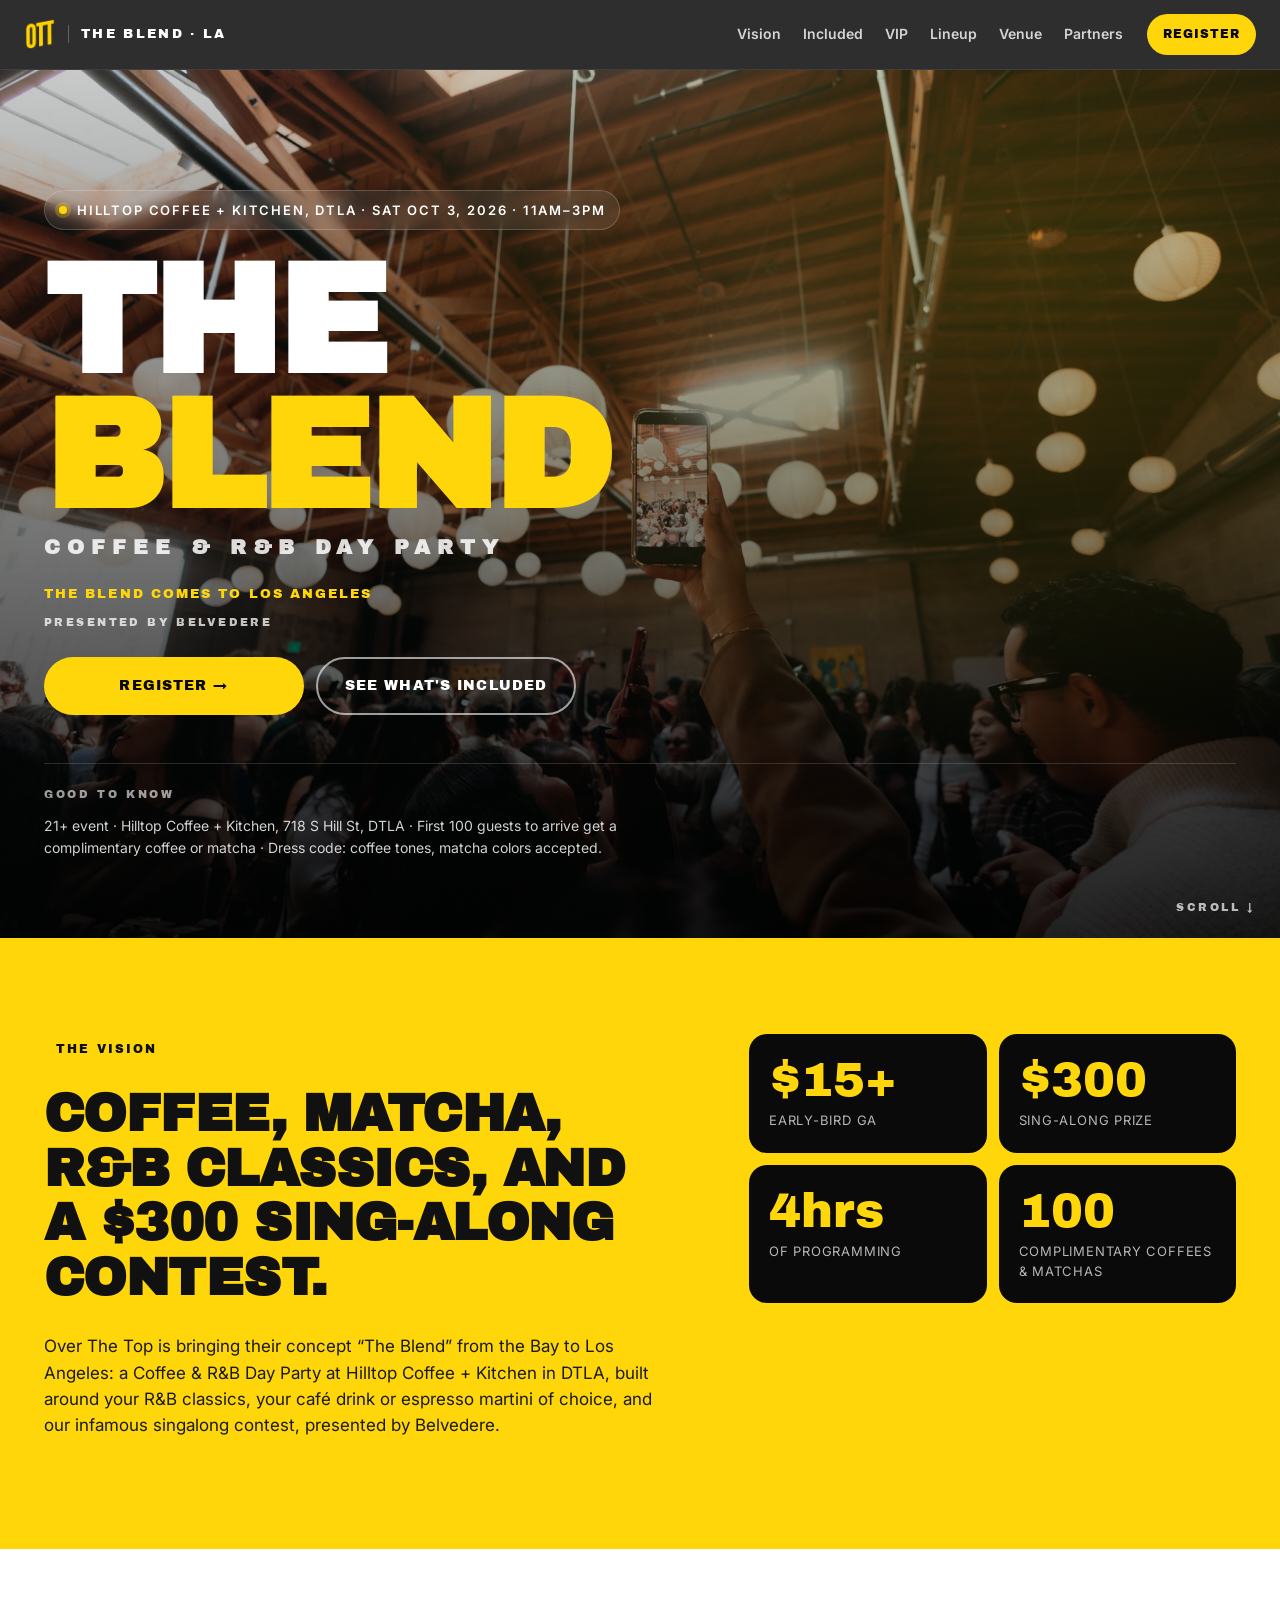
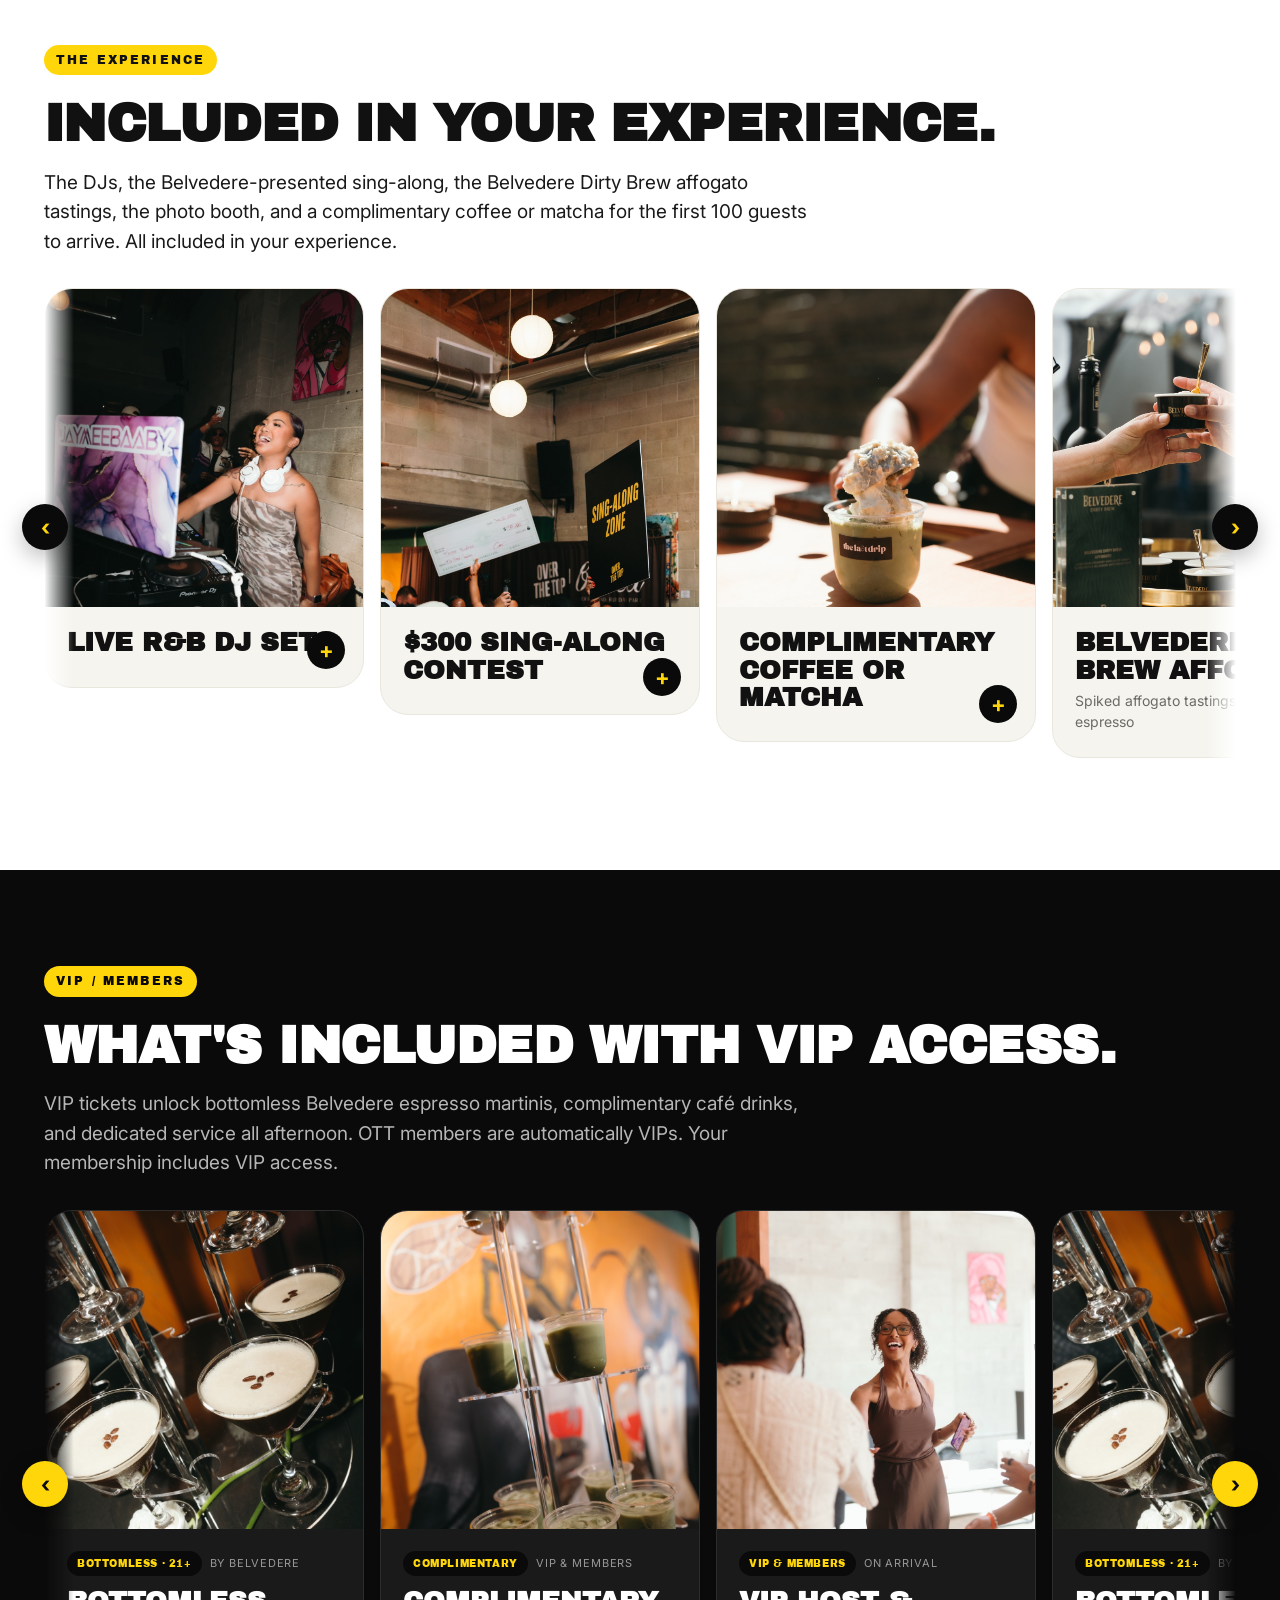
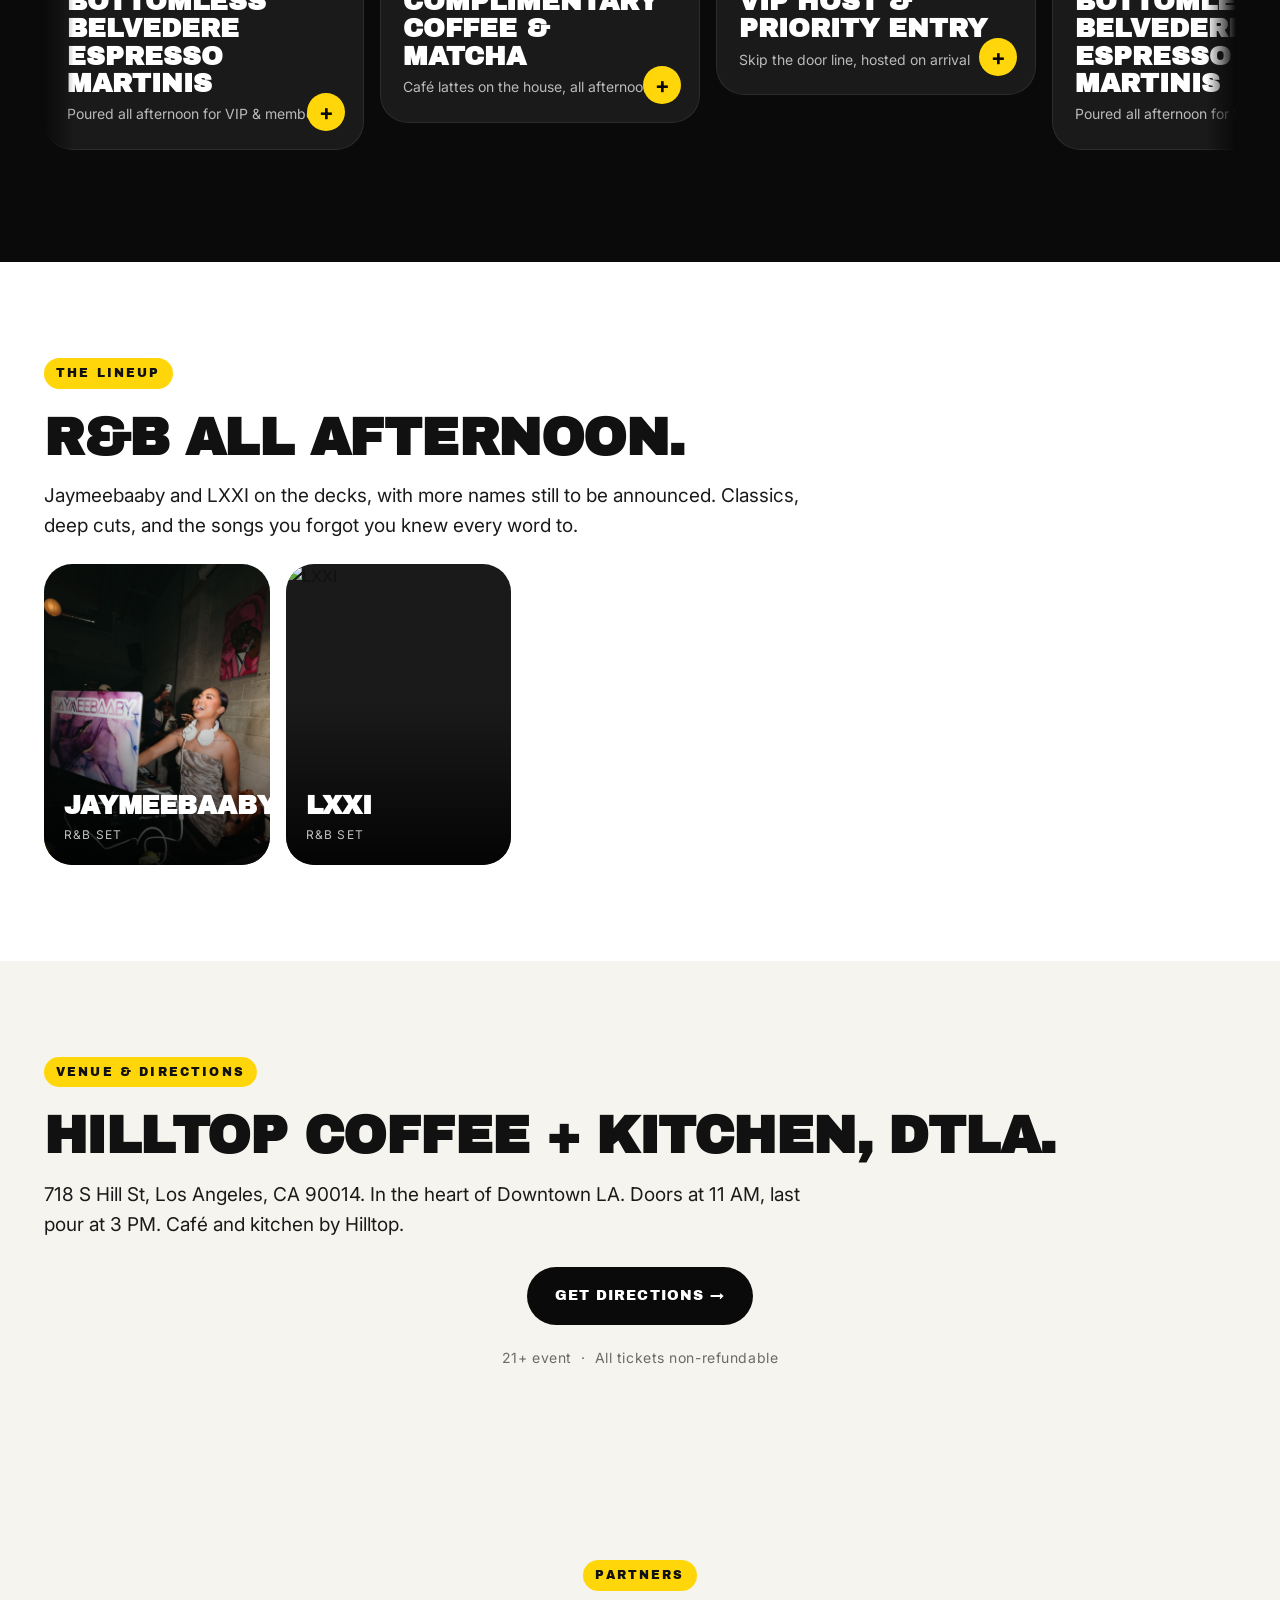
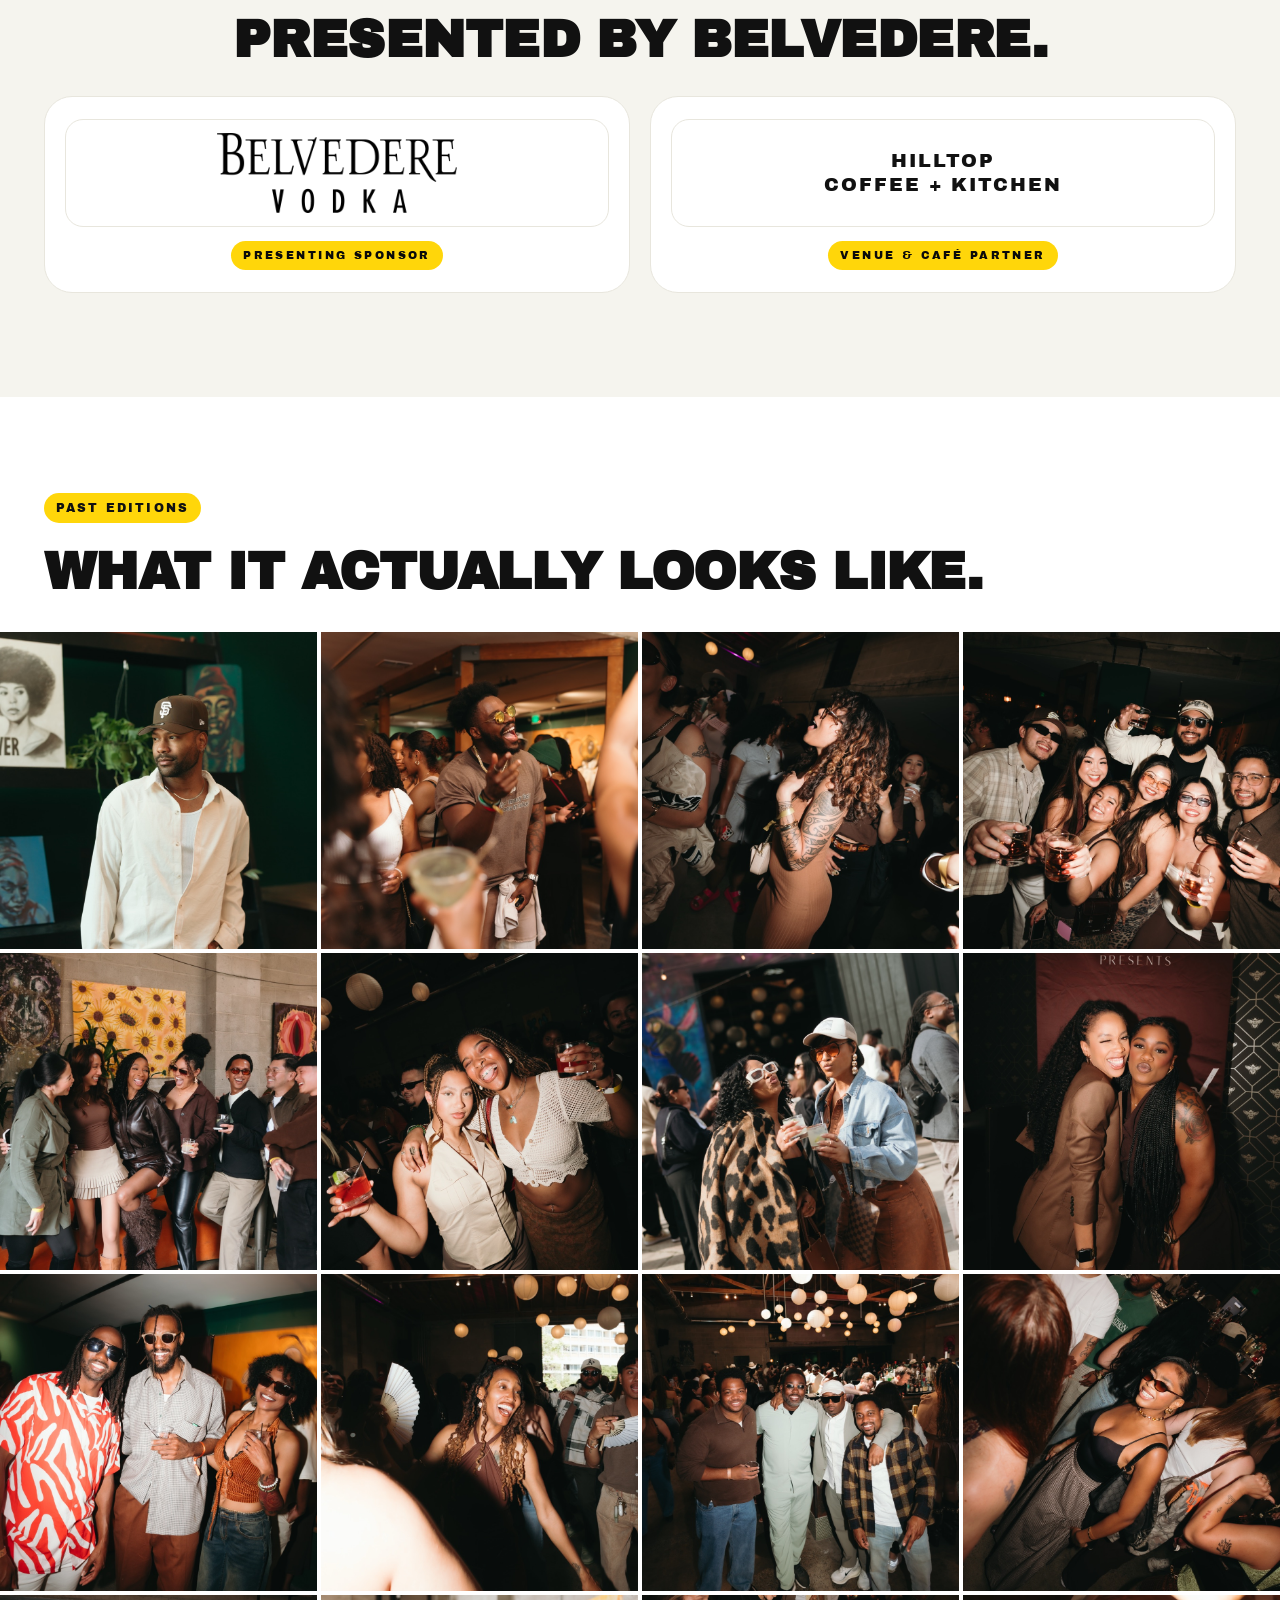
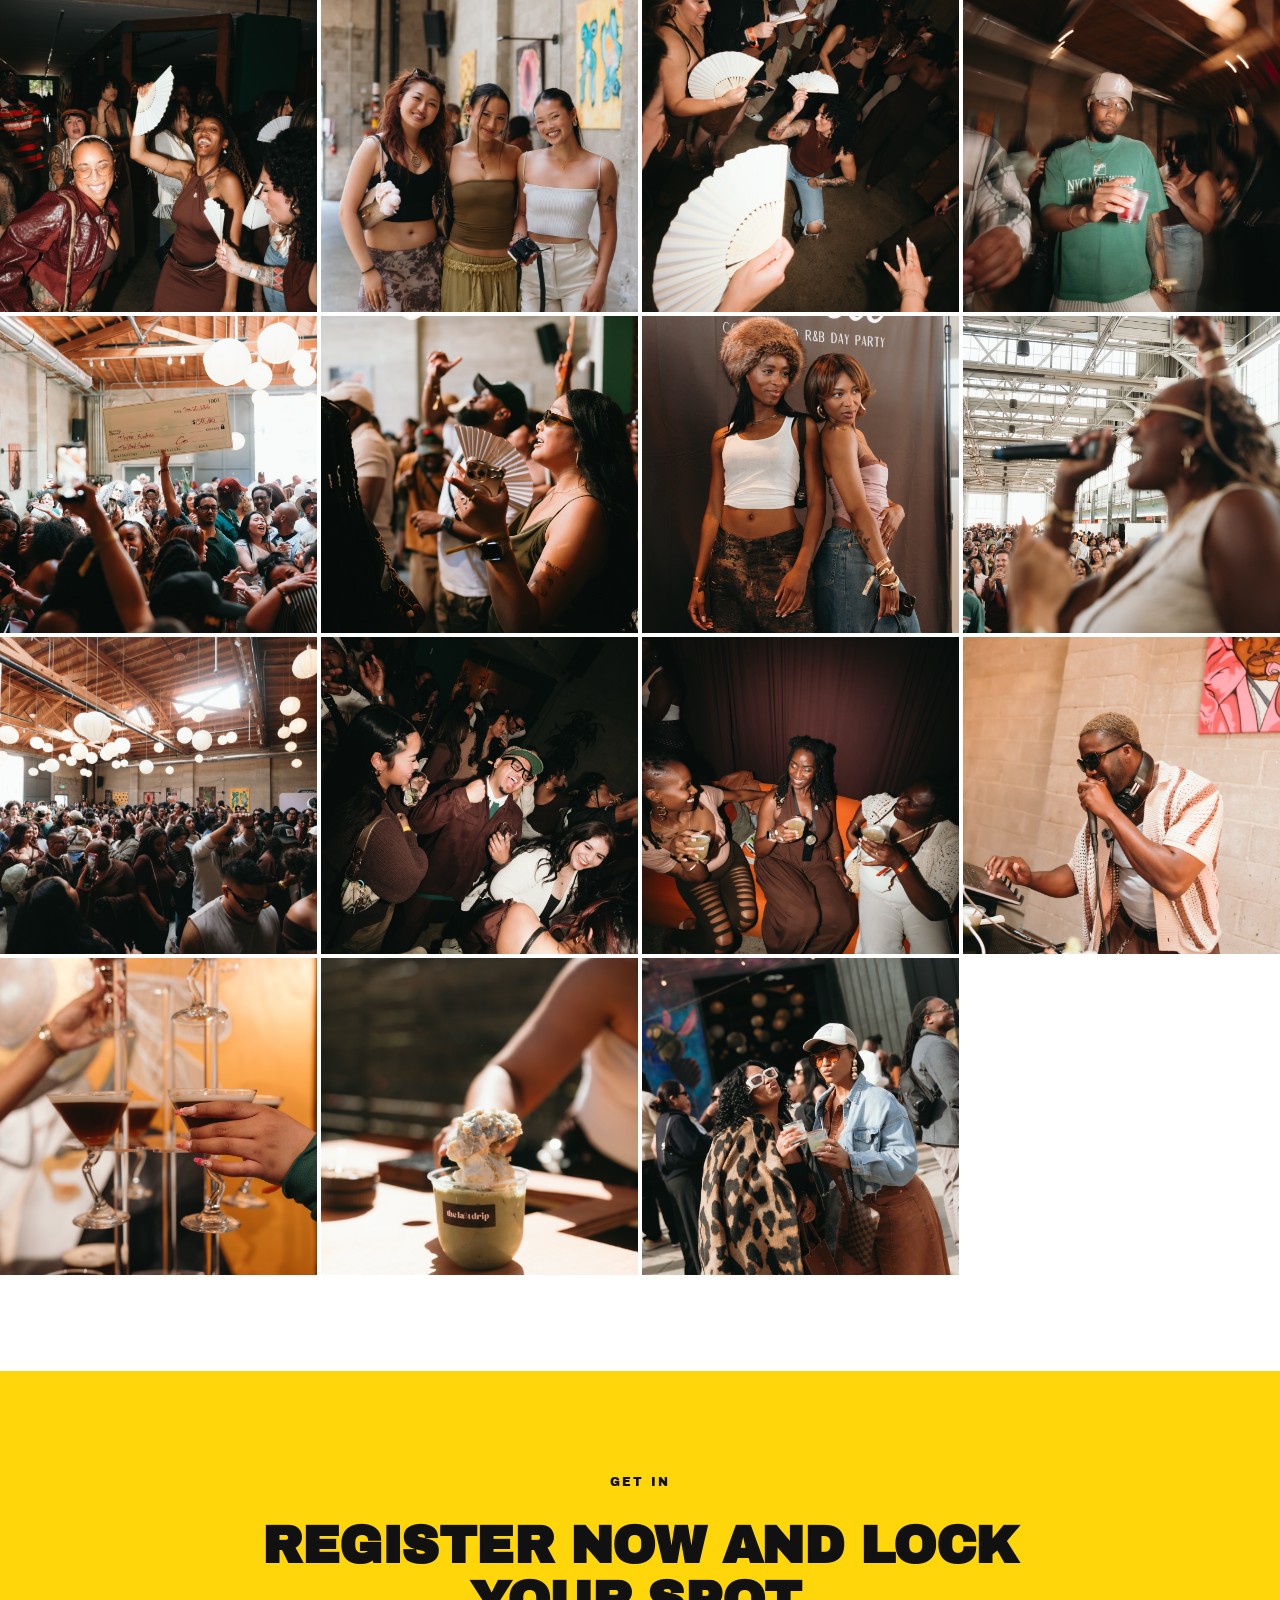
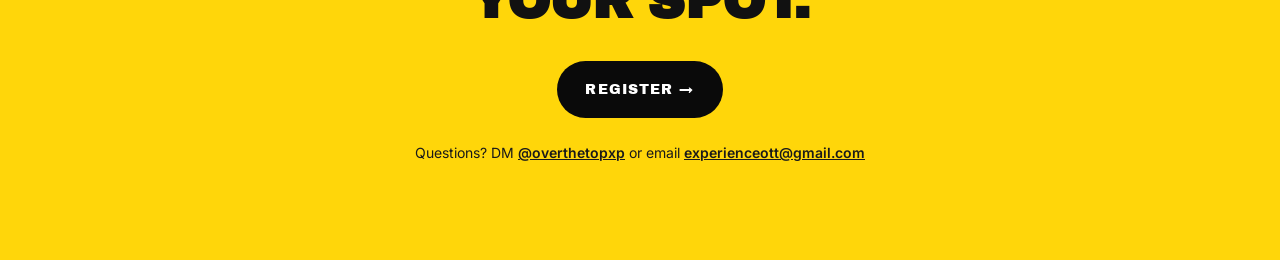
==== index.html @ 11e54c36 "Initial: copied from The Blend LA" ====
<!doctype html>
<html lang="en">
<head>
<meta charset="utf-8" />
<meta name="viewport" content="width=device-width, initial-scale=1, viewport-fit=cover" />
<meta name="theme-color" content="#FFD60A" />
<title>The Blend: Coffee & R&B Day Party · Hilltop Coffee + Kitchen DTLA · October 3, 2026</title>
<meta name="description" content="The Blend comes to Los Angeles. Over The Top's Coffee & R&B Day Party at Hilltop Coffee + Kitchen DTLA on Saturday, October 3, 2026, 11AM-3PM. R&B classics, café coffee & matcha, a $300 sing-along presented by Belvedere, Belvedere Dirty Brew affogatos, and a complimentary coffee for the first 100 guests to arrive. Early-bird from $15. 21+." />

<meta property="og:title" content="The Blend: Coffee & R&B Day Party · Los Angeles · Oct 3, 2026" />
<meta property="og:description" content="Over The Top's Coffee & R&B Day Party comes to Los Angeles. Saturday, October 3, 2026 at Hilltop Coffee + Kitchen DTLA. R&B classics, coffee, Belvedere espresso martinis, and community. Register now. 21+." />
<meta property="og:type" content="website" />
<meta property="og:image" content="images/hero.jpg" />

<link rel="preconnect" href="https://fonts.googleapis.com" />
<link rel="preconnect" href="https://fonts.gstatic.com" crossorigin />
<link href="https://fonts.googleapis.com/css2?family=Archivo+Black&family=Inter:wght@400;500;600;700;800;900&display=swap" rel="stylesheet" />

<link rel="stylesheet" href="styles.css?v=6" />

<!-- Meta Pixel Code -->
<script>
!function(f,b,e,v,n,t,s)
{if(f.fbq)return;n=f.fbq=function(){n.callMethod?
n.callMethod.apply(n,arguments):n.queue.push(arguments)};
if(!f._fbq)f._fbq=n;n.push=n;n.loaded=!0;n.version='2.0';
n.queue=[];t=b.createElement(e);t.async=!0;
t.src=v;s=b.getElementsByTagName(e)[0];
s.parentNode.insertBefore(t,s)}(window, document,'script',
'https://connect.facebook.net/en_US/fbevents.js');
fbq('init', '1495548463835448');
fbq('track', 'PageView');
</script>
<noscript><img height="1" width="1" style="display:none"
src="https://www.facebook.com/tr?id=1495548463835448&ev=PageView&noscript=1"
/></noscript>
<!-- End Meta Pixel Code -->
</head>
<body>

<header class="nav">
  <a href="#top" class="nav__brand">
    <img class="brand-mark" src="logos/ott.png" alt="Over The Top" />
    <span class="brand-divider"></span>
    <span class="brand-event">THE BLEND · LA</span>
  </a>
  <nav class="nav__links">
    <a href="#vision">Vision</a>
    <a href="#included">Included</a>
    <a href="#vip">VIP</a>
    <a href="#lineup">Lineup</a>
    <a href="#venue">Venue</a>
    <a href="#partners">Partners</a>
  </nav>
  <a class="btn btn--small btn--yellow" data-register href="https://events.sweatpals.com/60043e3c" target="_blank" rel="noopener">Register</a>
</header>

<!-- HERO -->
<section class="hero" id="top">
  <img class="hero__bg" src="images/hero.jpg" alt="The Blend Coffee & R&B Day Party crowd" />
  <div class="hero__overlay"></div>
  <div class="hero__content">
    <div class="hero__eyebrow">
      <span class="dot"></span> Hilltop Coffee + Kitchen, DTLA · Sat Oct 3, 2026 · 11AM&ndash;3PM
    </div>
    <h1 class="hero__title">
      <span class="line">THE</span>
      <span class="line line--yellow">BLEND</span>
      <span class="line line--small">COFFEE &amp; R&amp;B DAY PARTY</span>
    </h1>
    <p style="font-family:var(--display); font-size:13px; letter-spacing:.16em; text-transform:uppercase; color:var(--yellow); margin:0 0 10px;">The Blend comes to Los Angeles</p>
    <p style="font-family:var(--display); font-size:11px; letter-spacing:.22em; text-transform:uppercase; color:rgba(255,255,255,.75); margin:0 0 26px;">Presented by Belvedere</p>
    <div class="hero__ctas">
      <a class="btn btn--yellow btn--lg" data-register href="https://events.sweatpals.com/60043e3c" target="_blank" rel="noopener">Register →</a>
      <a class="btn btn--ghost btn--lg" href="#included">See what's included</a>
    </div>
    <div class="hero__partners">
      <span class="hero__partners-label">Good to know</span>
      <p style="font-size:14px; color:rgba(255,255,255,.82); margin:0; max-width:580px;">
        21+ event · Hilltop Coffee + Kitchen, 718 S Hill St, DTLA · First 100 guests to arrive get a complimentary
        coffee or matcha · Dress code: coffee tones, matcha colors accepted.
      </p>
    </div>
  </div>
  <div class="hero__scroll">scroll ↓</div>
</section>

<!-- VISION + STATS -->
<section class="band band--yellow" id="vision">
  <div class="container">
    <div class="vision__grid">
      <div class="vision__copy">
        <span class="kicker">The vision</span>
        <h2 class="h2">Coffee, matcha, R&amp;B classics, and a $300 sing-along contest.</h2>
        <p>
          Over The Top is bringing their concept &ldquo;The Blend&rdquo; from the Bay to Los Angeles: a Coffee &amp; R&amp;B
          Day Party at Hilltop Coffee + Kitchen in DTLA, built around your R&amp;B classics, your café drink or
          espresso martini of choice, and our infamous singalong contest, presented by Belvedere.
        </p>
      </div>
      <div class="vision__stats">
        <div class="stat"><div class="stat__num">$15+</div><div class="stat__label">Early-bird GA</div></div>
        <div class="stat"><div class="stat__num">$300</div><div class="stat__label">Sing-along prize</div></div>
        <div class="stat"><div class="stat__num">4hrs</div><div class="stat__label">Of programming</div></div>
        <div class="stat"><div class="stat__num">100</div><div class="stat__label">Complimentary coffees &amp; matchas</div></div>
      </div>
    </div>
  </div>
</section>

<!-- SECTION 1: WHAT'S INCLUDED IN YOUR TICKET (free with entry) -->
<section class="band" id="included">
  <div class="container">
    <span class="kicker">The experience</span>
    <h2 class="h2">Included in your experience.</h2>
    <p class="lede" style="margin:-12px 0 24px; max-width:780px;">
      The DJs, the Belvedere-presented sing-along, the Belvedere Dirty Brew affogato tastings, the photo booth, and
      a complimentary coffee or matcha for the first 100 guests to arrive. All included in your experience.
    </p>

    <div class="rail" data-rail>
      <button class="rail__nav rail__nav--prev" type="button" aria-label="Previous">‹</button>
      <div class="rail__viewport">
        <div class="rail__track">

          <article class="card card--rail" data-card>
            <img class="card__img" src="images/jaymeebaaby.jpg" alt="Jaymeebaaby DJing a live R&B set" />
            <div class="card__body">
              <h3 class="card__title">Live R&amp;B DJ Sets</h3>
              <div class="card__expand">
                <p>R&amp;B classics all afternoon with Jaymeebaaby and LXXI. More names to be announced.</p>
              </div>
              <button class="card__toggle" aria-label="Expand">+</button>
            </div>
          </article>

          <article class="card card--rail" data-card>
            <img class="card__img" src="images/singalong-cash-prize.jpg" alt="Winner holding the $300 sing-along check in the Sing-Along Zone" />
            <div class="card__body">
              <h3 class="card__title">$300 Sing-Along Contest</h3>
              <div class="card__expand">
                <p>Grab the mic for the $300 sing-along contest, presented by Belvedere. Your R&amp;B moment, best voice takes the cash.</p>
              </div>
              <button class="card__toggle" aria-label="Expand">+</button>
            </div>
          </article>

          <article class="card card--rail" data-card>
            <img class="card__img" src="images/cafe.jpg" alt="First coffee or matcha free" />
            <div class="card__body">
              <h3 class="card__title">Complimentary Coffee or Matcha</h3>
              <div class="card__expand">
                <p>The first 100 guests to arrive get a complimentary coffee or matcha latte from Hilltop Coffee + Kitchen, courtesy of OTT.</p>
              </div>
              <button class="card__toggle" aria-label="Expand">+</button>
            </div>
          </article>

          <article class="card card--rail" data-card>
            <img class="card__img" src="images/belvedere-affogato.jpg" alt="Belvedere Dirty Brew affogato tasting" />
            <div class="card__body">
              <h3 class="card__title">Belvedere Dirty Brew Affogatos</h3>
              <p class="card__sub">Spiked affogato tastings · ice cream + espresso</p>
              <div class="card__expand">
                <p>Complimentary affogato tastings from Belvedere: ice cream and the Belvedere Dirty Brew, a spiked affogato. Included for every guest, 21+.</p>
              </div>
              <button class="card__toggle" aria-label="Expand">+</button>
            </div>
          </article>

          <article class="card card--rail" data-card>
            <img class="card__img" src="images/momentus-photo-booth.jpg" alt="Photo booth" />
            <div class="card__body">
              <h3 class="card__title">Photo Booth</h3>
              <div class="card__expand">
                <p>A roaming photo booth with keepsake prints all afternoon.</p>
              </div>
              <button class="card__toggle" aria-label="Expand">+</button>
            </div>
          </article>

        </div>
      </div>
      <button class="rail__nav rail__nav--next" type="button" aria-label="Next">›</button>
    </div>
  </div>
</section>

<!-- SECTION 3: WHAT'S INCLUDED WITH VIP -->
<section class="band band--dark" id="vip">
  <div class="container">
    <span class="kicker kicker--yellow">VIP / Members</span>
    <h2 class="h2 h2--light">What's included with VIP access.</h2>
    <p class="lede" style="color:rgba(255,255,255,.7); margin:-12px 0 24px; max-width:780px;">
      VIP tickets unlock bottomless Belvedere espresso martinis, complimentary café drinks, and dedicated service all afternoon.
      OTT members are automatically VIPs. Your membership includes VIP access.
    </p>

    <div class="rail" data-rail>
      <button class="rail__nav rail__nav--prev" type="button" aria-label="Previous">‹</button>
      <div class="rail__viewport">
        <div class="rail__track">

          <article class="card card--rail card--dark" data-card>
            <img class="card__img" src="images/vip-espresso.jpg" alt="Complimentary espresso martini tower" />
            <div class="card__body">
              <div class="card__access-row">
                <span class="card__access card__access--vip">Bottomless · 21+</span>
                <span class="card__attr">by Belvedere</span>
              </div>
              <h3 class="card__title">Bottomless Belvedere Espresso Martinis</h3>
              <p class="card__sub">Poured all afternoon for VIP &amp; members</p>
              <div class="card__expand">
                <p>Bottomless Belvedere espresso martini cocktails all afternoon. VIP ticket required, 21+.</p>
              </div>
              <button class="card__toggle" aria-label="Expand">+</button>
            </div>
          </article>

          <article class="card card--rail card--dark" data-card>
            <img class="card__img" src="images/vip-matcha.jpg" alt="Complimentary coffee and matcha towers" />
            <div class="card__body">
              <div class="card__access-row">
                <span class="card__access card__access--vip">Complimentary</span>
                <span class="card__attr">VIP &amp; members</span>
              </div>
              <h3 class="card__title">Complimentary Coffee &amp; Matcha</h3>
              <p class="card__sub">Café lattes on the house, all afternoon</p>
              <div class="card__expand">
                <p>Coffee and matcha lattes are complimentary for VIP and members, all afternoon.</p>
              </div>
              <button class="card__toggle" aria-label="Expand">+</button>
            </div>
          </article>

          <article class="card card--rail card--dark" data-card>
            <img class="card__img" src="images/vip-hostess.jpg" alt="VIP host" />
            <div class="card__body">
              <div class="card__access-row">
                <span class="card__access card__access--vip">VIP &amp; members</span>
                <span class="card__attr">on arrival</span>
              </div>
              <h3 class="card__title">VIP Host &amp; Priority Entry</h3>
              <p class="card__sub">Skip the door line, hosted on arrival</p>
              <div class="card__expand">
                <p>VIP guests skip the door line and are greeted by a dedicated host on arrival.</p>
              </div>
              <button class="card__toggle" aria-label="Expand">+</button>
            </div>
          </article>

        </div>
      </div>
      <button class="rail__nav rail__nav--next" type="button" aria-label="Next">›</button>
    </div>
  </div>
</section>

<!-- DJ LINEUP (hidden until the LA lineup is confirmed) -->
<section class="band" id="lineup">
  <div class="container">
    <span class="kicker">The lineup</span>
    <h2 class="h2">R&amp;B all afternoon.</h2>
    <p class="lede" style="margin:-12px 0 24px; max-width:780px;">
      Jaymeebaaby and LXXI on the decks, with more names still to be announced. Classics, deep cuts, and the songs
      you forgot you knew every word to.
    </p>

    <div class="dj-grid">
      <article class="dj">
        <img class="dj__img" src="images/jaymeebaaby.jpg" alt="Jaymeebaaby" />
        <div class="dj__overlay">
          <h3 class="dj__name">Jaymeebaaby</h3>
          <p class="dj__role">R&amp;B set</p>
        </div>
      </article>

      <article class="dj">
        <img class="dj__img" src="images/dj-lxxi.jpg" alt="LXXI" />
        <div class="dj__overlay">
          <h3 class="dj__name">LXXI</h3>
          <p class="dj__role">R&amp;B set</p>
        </div>
      </article>
    </div>
  </div>
</section>

<!-- SECTION 2: WHAT'S PROVIDED ON SITE (pay-as-you-go) -->
<section class="band band--cream" id="onsite" hidden>
  <div class="container">
    <span class="kicker">Provided on site</span>
    <h2 class="h2">Café, food &amp; bar.</h2>
    <p class="lede" style="margin:-12px 0 24px; max-width:780px;">
      Café, kitchen and bar by Hilltop Coffee + Kitchen, open all afternoon. Cash bar pricing, buy by the glass. 21+ for the bar.
    </p>

    <div class="rail" data-rail>
      <button class="rail__nav rail__nav--prev" type="button" aria-label="Previous">‹</button>
      <div class="rail__viewport">
        <div class="rail__track">

          <article class="card card--rail" data-card>
            <img class="card__img" src="images/coffee-matcha.jpg" alt="The Café" />
            <div class="card__body">
              <div class="card__access-row">
                <span class="card__access card__access--cash">Pay as you go</span>
                <span class="card__attr">on site</span>
              </div>
              <h3 class="card__title">The Café</h3>
              <p class="card__sub">11 AM &ndash; 3 PM · coffee &amp; matcha lattes by Hilltop</p>
              <div class="card__expand">
                <p>Full café menu by Hilltop Coffee + Kitchen all afternoon. Pay-as-you-go after the first 100 free drinks are claimed.</p>
              </div>
              <button class="card__toggle" aria-label="Expand">+</button>
            </div>
          </article>

          <article class="card card--rail" data-card>
            <img class="card__img" src="images/food.jpg" alt="Food for purchase on site" />
            <div class="card__body">
              <div class="card__access-row">
                <span class="card__access card__access--cash">Pay as you go</span>
                <span class="card__attr">on site</span>
              </div>
              <h3 class="card__title">Food</h3>
              <p class="card__sub">All day · for purchase on site</p>
              <div class="card__expand">
                <p>Bites and small plates available for purchase all afternoon. Pay-as-you-go.</p>
              </div>
              <button class="card__toggle" aria-label="Expand">+</button>
            </div>
          </article>

          <article class="card card--rail" data-card>
            <img class="card__img" src="images/slushies.jpg" alt="Frozen summertime slushies" />
            <div class="card__body">
              <div class="card__access-row">
                <span class="card__access card__access--cash">Pay as you go · 21+</span>
                <span class="card__attr">the bar</span>
              </div>
              <h3 class="card__title">Frozen Slushies</h3>
              <p class="card__sub">All day · 21+</p>
              <div class="card__expand">
                <p>Frozen slushies built for an LA afternoon. Cash bar.</p>
              </div>
              <button class="card__toggle" aria-label="Expand">+</button>
            </div>
          </article>

          <article class="card card--rail" data-card>
            <img class="card__img" src="images/full-bar.jpg" alt="Full bar pours" />
            <div class="card__body">
              <div class="card__access-row">
                <span class="card__access card__access--cash">Pay as you go · 21+</span>
                <span class="card__attr">main floor</span>
              </div>
              <h3 class="card__title">Full Bar</h3>
              <p class="card__sub">All day · 21+ · cash bar</p>
              <div class="card__expand">
                <p>A full bar on the main floor all afternoon. Beer, wine, cocktails, and spirits. Pay-as-you-go pricing, 21+.</p>
              </div>
              <button class="card__toggle" aria-label="Expand">+</button>
            </div>
          </article>

        </div>
      </div>
      <button class="rail__nav rail__nav--next" type="button" aria-label="Next">›</button>
    </div>
  </div>
</section>

<!-- RUN OF SHOW (hidden on the public page; still available at run-of-show.html) -->
<section class="band band--dark" id="schedule" hidden>
  <div class="container">
    <span class="kicker kicker--yellow">Run of show</span>
    <h2 class="h2 h2--light">A day designed to flow.</h2>
    <p class="lede" style="color:rgba(255,255,255,.7); margin:-12px 0 36px; max-width:780px;">
      Doors at 11, last pour at 3. Four hours of R&amp;B, coffee, and community. Times below are a draft and may shift.
    </p>

    <ol class="schedule">
      <li><span class="schedule__time">11:00 AM</span><span class="schedule__title">Doors open · Café opens</span><span class="schedule__sub">First 100 guests to arrive get a complimentary coffee or matcha · café by Hilltop, courtesy of OTT</span></li>
      <li><span class="schedule__time">11:15 AM</span><span class="schedule__title">R&amp;B DJ sets begin</span><span class="schedule__sub">Jaymeebaaby &amp; LXXI · classics on the decks all afternoon</span></li>
      <li><span class="schedule__time">11:30 AM</span><span class="schedule__title">VIP service begins</span><span class="schedule__sub">Bottomless Belvedere espresso martinis · VIP &amp; members · 21+</span></li>
      <li><span class="schedule__time">12:00 PM</span><span class="schedule__title">Belvedere Dirty Brew affogato tastings</span><span class="schedule__sub">Included for all guests · complimentary · 21+</span></li>
      <li><span class="schedule__time">1:30 PM</span><span class="schedule__title">$300 Sing-Along Contest</span><span class="schedule__sub">Presented by Belvedere · grab the mic on the main floor</span></li>
      <li><span class="schedule__time">2:00 PM</span><span class="schedule__title">Peak set</span><span class="schedule__sub">The afternoon hits its stride</span></li>
      <li><span class="schedule__time">2:45 PM</span><span class="schedule__title">Last call &amp; closing set</span><span class="schedule__sub">Final pours from the café and bar</span></li>
      <li><span class="schedule__time">3:00 PM</span><span class="schedule__title">Event ends</span><span class="schedule__sub">Thanks for coming out</span></li>
    </ol>
  </div>
</section>

<!-- VENUE (hidden on the public page until announced) -->
<section class="band band--cream" id="venue">
  <div class="container">
    <span class="kicker">Venue &amp; directions</span>
    <h2 class="h2">Hilltop Coffee + Kitchen, DTLA.</h2>
    <p class="lede" style="margin:-12px 0 28px; max-width:780px;">
      718 S Hill St, Los Angeles, CA 90014. In the heart of Downtown LA. Doors at 11 AM, last pour at 3 PM.
      Café and kitchen by Hilltop.
    </p>
    <div class="venue-cta">
      <a class="btn btn--black btn--lg" href="https://maps.google.com/?q=Hilltop+Coffee+%2B+Kitchen,+718+S+Hill+St,+Los+Angeles,+CA+90014" target="_blank" rel="noopener">Get directions →</a>
    </div>
    <p style="text-align:center; margin:22px 0 0; font-size:14px; color:var(--gray-500); letter-spacing:.04em;">
      21+ event &nbsp;·&nbsp; All tickets non-refundable
    </p>
  </div>
</section>

<!-- PARTNERS -->
<section class="band band--cream" id="partners">
  <div class="container text-center">
    <span class="kicker">Partners</span>
    <h2 class="h2">Presented by Belvedere.</h2>

    <div class="partner-pair">
      <div class="partner-pair__item">
        <div class="presenting__logo">
          <img src="logos/belvedere.png" alt="Belvedere Vodka" />
        </div>
        <span class="presenting__label">Presenting sponsor</span>
      </div>

      <div class="partner-pair__item">
        <div class="presenting__logo">
          <span class="partner-pair__wordmark">Hilltop<br />Coffee + Kitchen</span>
        </div>
        <span class="presenting__label">Venue &amp; café partner</span>
      </div>
    </div>
  </div>
</section>

<!-- GALLERY -->
<section class="band" id="gallery">
  <div class="container">
    <span class="kicker">Past editions</span>
    <h2 class="h2">What it actually looks like.</h2>
  </div>
  <div class="gallery">
    <img src="images/gallery-1.jpg" alt="" loading="lazy" />
    <img src="images/gallery-2.jpg" alt="" loading="lazy" />
    <img src="images/gallery-3.jpg" alt="" loading="lazy" />
    <img src="images/gallery-4.jpg" alt="" loading="lazy" />
    <img src="images/gallery-5.jpg" alt="" loading="lazy" />
    <img src="images/gallery-6.jpg" alt="" loading="lazy" />
    <img src="images/gallery-7.jpg" alt="" loading="lazy" />
    <img src="images/gallery-8.jpg" alt="" loading="lazy" />
    <img src="images/gallery-9.jpg" alt="" loading="lazy" />
    <img src="images/gallery-10.jpg" alt="" loading="lazy" />
    <img src="images/gallery-11.jpg" alt="" loading="lazy" />
    <img src="images/gallery-12.jpg" alt="" loading="lazy" />
    <img src="images/gallery-13.jpg" alt="" loading="lazy" />
    <img src="images/gallery-14.jpg" alt="" loading="lazy" />
    <img src="images/gallery-15.jpg" alt="" loading="lazy" />
    <img src="images/gallery-16.jpg" alt="" loading="lazy" />
    <img src="images/cash-prize.jpg" alt="" loading="lazy" />
    <img src="images/fans.jpg" alt="" loading="lazy" />
    <img src="images/gallery30.jpg" alt="" loading="lazy" />
    <img src="images/gallery31.jpg" alt="" loading="lazy" />
    <img src="images/hella-bees.jpg" alt="" loading="lazy" />
    <img src="images/singalong.jpg" alt="" loading="lazy" />
    <img src="images/vip-lounge.jpg" alt="" loading="lazy" />
    <img src="images/dj-flygerian-jeff.jpg" alt="" loading="lazy" />
    <img src="images/espresso-martini.jpg" alt="" loading="lazy" />
    <img src="images/the-last-drip.jpg" alt="" loading="lazy" />
    <img src="images/venue.jpg" alt="" loading="lazy" />
  </div>
</section>

<!-- REGISTER / CTA -->
<section class="band band--yellow" id="register">
  <div class="container container--narrow text-center">
    <span class="kicker">Get in</span>
    <h2 class="h2" style="margin-bottom:32px;">Register now and lock your spot.</h2>
    <div class="cta-row">
      <a class="btn btn--black btn--lg" data-register href="https://events.sweatpals.com/60043e3c" target="_blank" rel="noopener">Register →</a>
    </div>
    <p style="margin:24px 0 0; font-size:14px; color:var(--ink-2);">
      Questions? DM <a href="https://instagram.com/overthetopxp" target="_blank" rel="noopener" style="font-weight:600; text-decoration:underline;">@overthetopxp</a>
      or email <a href="mailto:experienceott@gmail.com" style="font-weight:600; text-decoration:underline;">experienceott@gmail.com</a>
    </p>
  </div>
</section>

<script src="script.js?v=6"></script>
</body>
</html>
---- styles.css ----
/* ============ TOKENS ============ */
:root {
  --yellow: #FFD60A;
  --yellow-deep: #F5C400;
  --black: #0A0A0A;
  --ink: #111111;
  --ink-2: #1a1a1a;
  --gray-100: #F5F4EE;
  --gray-200: #E8E6DD;
  --gray-500: #6B6B66;
  --white: #FFFFFF;

  --radius: 18px;
  --radius-lg: 28px;

  --container: 1240px;
  --container-narrow: 820px;

  --shadow-sm: 0 4px 14px rgba(0,0,0,.08);
  --shadow-md: 0 14px 40px rgba(0,0,0,.18);

  --display: "Archivo Black", "Inter", system-ui, -apple-system, "Segoe UI", sans-serif;
  --body: "Inter", system-ui, -apple-system, "Segoe UI", sans-serif;
}

* { box-sizing: border-box; }
html, body { margin: 0; padding: 0; }
html { scroll-behavior: smooth; -webkit-text-size-adjust: 100%; }

body {
  font-family: var(--body);
  color: var(--ink);
  background: var(--white);
  line-height: 1.55;
  -webkit-font-smoothing: antialiased;
  text-rendering: optimizeLegibility;
}

img { display: block; max-width: 100%; }
a { color: inherit; }
button { font: inherit; }

/* ============ LAYOUT HELPERS ============ */
.container {
  max-width: var(--container);
  margin: 0 auto;
  padding: 0 24px;
}
.container--narrow { max-width: var(--container-narrow); }
.text-center { text-align: center; }

.kicker {
  display: inline-block;
  font-family: var(--display);
  font-size: 12px;
  letter-spacing: 0.18em;
  text-transform: uppercase;
  color: var(--ink);
  background: var(--yellow);
  padding: 6px 12px;
  border-radius: 999px;
  margin-bottom: 22px;
}
.kicker--yellow { background: var(--yellow); color: var(--black); }

.h2 {
  font-family: var(--display);
  font-weight: 900;
  font-size: clamp(28px, 4.5vw, 52px);
  line-height: 1.05;
  letter-spacing: -0.01em;
  margin: 0 0 28px;
  text-transform: uppercase;
}
.h2--light { color: var(--white); }

.lede {
  font-size: clamp(16px, 1.6vw, 19px);
  color: var(--ink-2);
  max-width: 640px;
  margin: 0 auto 32px;
}

/* ============ NAV ============ */
.nav {
  position: sticky;
  top: 0;
  z-index: 50;
  display: flex;
  align-items: center;
  gap: 24px;
  padding: 14px 24px;
  background: rgba(10,10,10,.85);
  backdrop-filter: blur(14px);
  -webkit-backdrop-filter: blur(14px);
  color: var(--white);
  border-bottom: 1px solid rgba(255,255,255,.08);
}
.nav__brand {
  display: flex;
  align-items: center;
  gap: 12px;
  text-decoration: none;
  font-family: var(--display);
  letter-spacing: 0.04em;
}
.brand-mark {
  display: block;
  height: 32px;
  width: auto;
}
.brand-mark--lg { height: 60px; }
.brand-divider {
  width: 1px; height: 18px;
  background: rgba(255,255,255,.25);
}
.brand-event {
  font-size: 13px;
  letter-spacing: 0.18em;
  text-transform: uppercase;
}
.nav__links {
  display: none;
  gap: 22px;
  margin-left: auto;
}
.nav__links a {
  font-size: 14px;
  font-weight: 600;
  color: rgba(255,255,255,.8);
  text-decoration: none;
}
.nav__links a:hover { color: var(--yellow); }
.nav .btn { margin-left: auto; }
@media (min-width: 880px) {
  .nav__links { display: flex; }
  .nav .btn { margin-left: 0; }
}
/* Mobile: drop sticky + z-index so the parent Webflow hamburger dropdown
   can render over our nav without a stacking-context fight. */
@media (max-width: 879px) {
  .nav { position: static; z-index: auto; }
}

/* ============ BUTTONS ============ */
.btn {
  display: inline-flex;
  align-items: center;
  justify-content: center;
  gap: 6px;
  font-family: var(--display);
  font-size: 13px;
  letter-spacing: 0.08em;
  text-transform: uppercase;
  text-decoration: none;
  padding: 12px 18px;
  border-radius: 999px;
  border: 2px solid transparent;
  cursor: pointer;
  transition: transform .15s ease, background .15s ease, color .15s ease, border-color .15s ease;
  white-space: nowrap;
}
.btn:hover { transform: translateY(-1px); }
.btn--small { padding: 9px 14px; font-size: 12px; }
.btn--lg { padding: 16px 26px; font-size: 14px; }
.btn--yellow { background: var(--yellow); color: var(--black); }
.btn--yellow:hover { background: var(--yellow-deep); }
.btn--black { background: var(--black); color: var(--white); }
.btn--black:hover { background: var(--ink-2); }
.btn--ghost { background: transparent; color: var(--white); border-color: rgba(255,255,255,.6); }
.btn--ghost:hover { background: rgba(255,255,255,.1); }
.btn--ghost-dark { background: transparent; color: var(--black); border-color: var(--black); }
.btn--ghost-dark:hover { background: rgba(0,0,0,.06); }

/* ============ HERO ============ */
.hero {
  position: relative;
  min-height: 90vh;
  display: flex;
  align-items: flex-end;
  overflow: hidden;
  color: var(--white);
}
.hero__bg {
  position: absolute;
  inset: 0;
  width: 100%;
  height: 100%;
  object-fit: cover;
  z-index: 0;
}
.hero__overlay {
  position: absolute;
  inset: 0;
  z-index: 1;
  background:
    radial-gradient(ellipse at 80% 20%, rgba(255,214,10,.18), transparent 55%),
    linear-gradient(180deg, rgba(0,0,0,.2) 0%, rgba(0,0,0,.55) 55%, rgba(0,0,0,.85) 100%);
}
.hero__content {
  position: relative;
  z-index: 2;
  width: 100%;
  max-width: var(--container);
  margin: 0 auto;
  padding: 120px 24px 80px;
}
.hero__eyebrow {
  display: inline-flex;
  align-items: center;
  gap: 10px;
  font-family: var(--body);
  font-weight: 600;
  font-size: 13px;
  letter-spacing: 0.14em;
  text-transform: uppercase;
  background: rgba(255,255,255,.08);
  border: 1px solid rgba(255,255,255,.18);
  padding: 9px 14px;
  border-radius: 999px;
  backdrop-filter: blur(8px);
  margin-bottom: 24px;
}
.hero__eyebrow .dot {
  width: 8px; height: 8px; border-radius: 50%; background: var(--yellow);
  box-shadow: 0 0 0 4px rgba(255,214,10,.25);
}
.hero__title {
  font-family: var(--display);
  font-weight: 900;
  text-transform: uppercase;
  font-size: clamp(56px, 12vw, 180px);
  line-height: 0.88;
  letter-spacing: -0.02em;
  margin: 0 0 28px;
}
.hero__title .line { display: block; }
.hero__title .line--yellow { color: var(--yellow); }
.hero__title .line--small {
  font-size: clamp(16px, 1.6vw, 22px);
  letter-spacing: 0.34em;
  font-weight: 900;
  margin-top: 14px;
  color: rgba(255,255,255,.85);
}
.hero__sub {
  max-width: 620px;
  font-size: clamp(15px, 1.5vw, 18px);
  color: rgba(255,255,255,.85);
  margin: 0 0 32px;
}
.hero__ctas {
  display: flex;
  flex-wrap: wrap;
  gap: 12px;
  margin-bottom: 48px;
}
.hero__ctas .btn--lg,
.hero__ctas .rsvp-trigger { min-width: 260px; }
.hero__ctas .rsvp-trigger .btn--lg { width: 100%; min-width: 0; }
.hero__partners {
  border-top: 1px solid rgba(255,255,255,.15);
  padding-top: 22px;
}
.hero__partners-label {
  font-family: var(--display);
  font-size: 11px;
  letter-spacing: 0.24em;
  text-transform: uppercase;
  color: rgba(255,255,255,.6);
  display: block;
  margin-bottom: 12px;
}
.hero__partners-label--social { margin-top: 28px; }
.logo-marquee {
  width: 100%;
  max-width: 980px;
  overflow: hidden;
  -webkit-mask-image: linear-gradient(to right, transparent, #000 6%, #000 94%, transparent);
  mask-image: linear-gradient(to right, transparent, #000 6%, #000 94%, transparent);
}
.logo-row {
  display: flex;
  align-items: center;
  width: max-content;
  animation: logo-scroll 36s linear infinite;
}
.logo-row:hover { animation-play-state: paused; }
.logo-row--alt { animation-duration: 30s; }
@keyframes logo-scroll {
  from { transform: translateX(0); }
  to { transform: translateX(-33.333%); }
}
.logo-row img {
  height: 38px;
  width: auto;
  max-width: 130px;
  margin-right: 48px;
  flex: 0 0 auto;
  object-fit: contain;
  object-position: center;
  filter: brightness(0) invert(1);
  opacity: 0.9;
}
@media (max-width: 480px) {
  .logo-row img { height: 32px; max-width: 110px; margin-right: 32px; }
}
@media (prefers-reduced-motion: reduce) {
  .logo-row,
  .partner-track { animation: none; }
}
.hero__scroll {
  position: absolute;
  z-index: 2;
  bottom: 22px;
  right: 24px;
  font-family: var(--display);
  font-size: 11px;
  letter-spacing: 0.24em;
  color: rgba(255,255,255,.7);
  text-transform: uppercase;
}

/* ============ BANDS ============ */
.band {
  padding: 96px 0;
  background: var(--white);
}
.band--yellow { background: var(--yellow); }
.band--cream { background: var(--gray-100); }
.band--dark { background: var(--black); color: var(--white); }
.band--dark .h2 { color: var(--white); }

@media (max-width: 720px) {
  .band { padding: 72px 0; }
}

/* ============ VISION ============ */
.vision__grid {
  display: grid;
  gap: 48px;
}
.vision__copy p { font-size: clamp(15px, 1.4vw, 17px); margin: 0 0 14px; color: var(--ink-2); }
.vision__copy strong { background: rgba(0,0,0,.08); padding: 1px 6px; border-radius: 4px; }
.vision__stats {
  display: grid;
  grid-template-columns: repeat(2, 1fr);
  gap: 12px;
}
.stat {
  background: var(--black);
  color: var(--white);
  padding: 22px 20px;
  border-radius: var(--radius);
}
.stat__num {
  font-family: var(--display);
  font-size: clamp(32px, 4vw, 48px);
  line-height: 1;
  color: var(--yellow);
  margin-bottom: 6px;
}
.stat__label {
  font-size: 13px;
  letter-spacing: 0.06em;
  text-transform: uppercase;
  color: rgba(255,255,255,.7);
}
@media (min-width: 900px) {
  .vision__grid { grid-template-columns: 1.3fr 1fr; align-items: start; gap: 72px; }
  .vision__stats { grid-template-columns: repeat(2, 1fr); }
}

/* ============ SCHEDULE ============ */
.ros-phase-label {
  display: inline-block;
  font-family: var(--display);
  font-size: 11px;
  letter-spacing: 0.18em;
  text-transform: uppercase;
  color: var(--black);
  background: var(--yellow);
  padding: 7px 14px;
  border-radius: 999px;
  margin: 28px 0 6px;
}
.ros-phase-label:first-of-type { margin-top: 8px; }

/* ============ OPERATIONAL ASKS ============ */
.ops-simple {
  list-style: none;
  margin: 0;
  padding: 0;
  max-width: 820px;
}
.ops-simple li {
  display: flex;
  align-items: flex-start;
  gap: 18px;
  padding: 22px 0;
  border-top: 1px solid var(--gray-200);
}
.ops-simple li:first-child { border-top: none; padding-top: 4px; }
.ops-simple h4 {
  font-family: var(--display);
  font-size: clamp(18px, 2vw, 22px);
  text-transform: uppercase;
  letter-spacing: -0.005em;
  margin: 0 0 6px;
  color: var(--ink);
}
.ops-simple p {
  margin: 0;
  font-size: 15px;
  line-height: 1.5;
  color: var(--gray-500);
}
.ops-status {
  display: inline-block;
  flex-shrink: 0;
  width: 12px;
  height: 12px;
  border-radius: 50%;
  margin-top: 10px;
  background: var(--gray-500);
  box-shadow: 0 0 0 3px rgba(0,0,0,.04);
}
.ops-status.is-confirmed { background: #34C759; }
.ops-status.is-pending { background: var(--yellow); }
.ops-status.is-open { background: #FF453A; }

/* ============ VENUE / SITE MAP ============ */
.venue-map {
  margin: 0;
  border-radius: var(--radius-lg);
  overflow: hidden;
  background: var(--white);
  border: 1px solid var(--gray-200);
  box-shadow: var(--shadow-md);
}
.venue-map img {
  width: 100%;
  height: auto;
  display: block;
}
.venue-map figcaption {
  font-family: var(--body);
  font-size: 13px;
  color: var(--gray-500);
  text-align: center;
  padding: 14px 16px;
  background: var(--white);
  letter-spacing: 0.04em;
}
.venue-cta {
  text-align: center;
  margin-top: 28px;
}

.schedule {
  list-style: none;
  margin: 0;
  padding: 0;
  display: grid;
  gap: 0;
}
.schedule li {
  display: grid;
  grid-template-columns: 110px 1fr;
  align-items: baseline;
  padding: 22px 0;
  border-bottom: 1px solid rgba(255,255,255,.1);
  gap: 16px;
}
.schedule li:last-child { border-bottom: none; }
.schedule__time {
  font-family: var(--display);
  font-size: 14px;
  letter-spacing: 0.08em;
  color: var(--yellow);
  text-transform: uppercase;
}
.schedule__title {
  font-family: var(--display);
  font-size: clamp(18px, 2vw, 24px);
  text-transform: uppercase;
  letter-spacing: -0.005em;
  display: block;
}
.schedule__sub {
  display: block;
  font-size: 14px;
  color: rgba(255,255,255,.65);
  margin-top: 4px;
  grid-column: 2;
}
@media (min-width: 720px) {
  .schedule li { grid-template-columns: 160px 1fr; }
}

/* ============ PROGRAMMING GRID ============ */
.prog-grid {
  display: grid;
  gap: 18px;
  grid-template-columns: 1fr;
}
.card {
  position: relative;
  border-radius: var(--radius-lg);
  overflow: hidden;
  background: var(--gray-100);
  border: 1px solid var(--gray-200);
  transition: transform .25s ease, box-shadow .25s ease;
  cursor: pointer;
}
.card:hover { transform: translateY(-3px); box-shadow: var(--shadow-md); }
.card__img {
  width: 100%;
  aspect-ratio: 1 / 1;
  object-fit: cover;
  display: block;
}
/* Portrait shots: anchor crop to top so the subject's face is visible */
.card__img[src*="dj-sets"],
.card__img[src*="singalong"] { object-position: center top; }
.card__body {
  position: relative;
  padding: 22px 22px 24px;
}
.card__partner {
  font-family: var(--display);
  font-size: 10px;
  letter-spacing: 0.06em;
  text-transform: uppercase;
  color: var(--ink);
  background: var(--yellow);
  display: inline-block;
  padding: 5px 10px;
  border-radius: 999px;
  margin-bottom: 12px;
}
.card__title {
  font-family: var(--display);
  font-size: clamp(20px, 2.4vw, 26px);
  line-height: 1.05;
  margin: 0 0 6px;
  text-transform: uppercase;
}
.card__sub {
  font-size: 14px;
  color: var(--gray-500);
  margin: 0;
}
.card__expand {
  max-height: 0;
  overflow: hidden;
  transition: max-height .35s ease, margin .35s ease;
}
.card__expand p {
  margin: 16px 0 0;
  font-size: 15px;
  color: var(--ink-2);
}
.card.is-open .card__expand { max-height: 320px; }
.card__toggle {
  position: absolute;
  right: 18px;
  bottom: 18px;
  width: 38px; height: 38px;
  border-radius: 50%;
  background: var(--black);
  color: var(--yellow);
  border: none;
  font-size: 22px;
  font-weight: 700;
  line-height: 1;
  display: inline-flex;
  align-items: center;
  justify-content: center;
  cursor: pointer;
  transition: transform .25s ease, background .25s ease;
}
.card.is-open .card__toggle { transform: rotate(45deg); background: var(--yellow); color: var(--black); }
.card--feature {
  background: var(--black);
  color: var(--white);
  border-color: var(--black);
}
.card--feature .card__title { color: var(--white); }
.card--feature .card__sub { color: rgba(255,255,255,.7); }
.card--feature .card__expand p { color: rgba(255,255,255,.85); }
.card--feature .card__toggle { background: var(--yellow); color: var(--black); }

@media (min-width: 700px) {
  .prog-grid { grid-template-columns: 1fr 1fr; }
}
@media (min-width: 1080px) {
  .prog-grid { grid-template-columns: repeat(3, 1fr); }
}
/* Mobile: swipeable horizontal carousel instead of a long vertical stack */
@media (max-width: 699px) {
  .prog-grid {
    display: flex;
    overflow-x: auto;
    scroll-snap-type: x mandatory;
    gap: 14px;
    padding-bottom: 14px;
    -webkit-overflow-scrolling: touch;
    scrollbar-width: none;
  }
  .prog-grid::-webkit-scrollbar { display: none; }
  .prog-grid > .card {
    flex: 0 0 86%;
    scroll-snap-align: start;
    align-self: flex-start;
  }
}

/* ============ RAIL (contained scroll carousel with arrows) ============ */
.rail {
  position: relative;
  margin-top: 12px;
}
.rail__viewport {
  overflow-x: auto;
  overflow-y: hidden;
  scroll-snap-type: x mandatory;
  scroll-behavior: smooth;
  scrollbar-width: none;
  -webkit-overflow-scrolling: touch;
  -webkit-mask-image: linear-gradient(to right, transparent, #000 2.5%, #000 97.5%, transparent);
  mask-image: linear-gradient(to right, transparent, #000 2.5%, #000 97.5%, transparent);
  padding: 8px 0 16px;
}
.rail__viewport::-webkit-scrollbar { display: none; }
.rail__track {
  display: flex;
  gap: 16px;
  width: max-content;
}
.rail__track > .card--rail {
  flex: 0 0 320px;
  scroll-snap-align: start;
  align-self: flex-start;
}
@media (max-width: 720px) {
  .rail__track > .card--rail { flex: 0 0 260px; }
}

.rail__nav {
  position: absolute;
  top: 50%;
  transform: translateY(-50%);
  width: 46px;
  height: 46px;
  border-radius: 50%;
  background: var(--black);
  color: var(--yellow);
  border: none;
  cursor: pointer;
  font-size: 22px;
  font-weight: 700;
  line-height: 1;
  z-index: 5;
  display: flex;
  align-items: center;
  justify-content: center;
  box-shadow: 0 8px 22px rgba(0,0,0,.25);
  transition: transform .15s ease, background .15s ease, opacity .2s ease;
  padding: 0;
}
.rail__nav:hover { transform: translateY(-50%) scale(1.08); background: var(--ink-2); }
.rail__nav--prev { left: -22px; }
.rail__nav--next { right: -22px; }
.band--dark .rail__nav { background: var(--yellow); color: var(--black); }
.band--dark .rail__nav:hover { background: var(--yellow-deep); }
@media (max-width: 880px) {
  .rail__nav--prev { left: -10px; }
  .rail__nav--next { right: -10px; }
}
@media (max-width: 720px) {
  .rail__nav { display: none; }
}

/* ============ CARD MARQUEE (legacy, kept for reference) ============ */
.card-marquee {
  overflow: hidden;
  position: relative;
  margin: 32px 0 0;
  padding: 8px 0 16px;
  -webkit-mask-image: linear-gradient(to right, transparent, #000 4%, #000 96%, transparent);
  mask-image: linear-gradient(to right, transparent, #000 4%, #000 96%, transparent);
}
.card-track {
  display: flex;
  gap: 16px;
  width: max-content;
  padding: 0 24px;
  animation: card-scroll 80s linear infinite;
  will-change: transform;
}
.card-track--alt { animation-duration: 70s; }
.card-track:hover { animation-play-state: paused; }
.card-track.is-paused { animation-play-state: paused; }
@keyframes card-scroll {
  from { transform: translateX(0); }
  to { transform: translateX(-50%); }
}
@media (prefers-reduced-motion: reduce) {
  .card-track { animation: none; }
}
.card-track > .card--rail {
  flex: 0 0 320px;
  align-self: flex-start;
}
@media (max-width: 720px) {
  .card-track > .card--rail { flex: 0 0 280px; }
}

/* Dark band card variant (VIP section) */
.card--dark {
  background: var(--ink-2);
  border-color: rgba(255,255,255,.08);
  color: var(--white);
}
.card--dark .card__title { color: var(--white); }
.card--dark .card__sub { color: rgba(255,255,255,.7); }
.card--dark .card__attr { color: rgba(255,255,255,.55); }
.card--dark .card__expand p { color: rgba(255,255,255,.85); }
.card--dark .card__toggle { background: var(--yellow); color: var(--black); }

/* DJ card variant: portrait crop, no toggle */
.card--dj .card__img { object-position: center top; }
.card--dj .card__toggle { display: none; }

/* Touch devices: swap the auto-marquee for a native swipeable rail */
@media (hover: none) and (pointer: coarse) {
  .card-marquee {
    overflow-x: auto;
    overflow-y: hidden;
    scroll-snap-type: x mandatory;
    -webkit-overflow-scrolling: touch;
    scrollbar-width: none;
    -webkit-mask-image: none;
    mask-image: none;
  }
  .card-marquee::-webkit-scrollbar { display: none; }
  .card-track { animation: none; }
  .card-track > .card--rail { scroll-snap-align: start; }
  .card-track > [aria-hidden="true"] { display: none; }
}

/* ============ ACCESS BADGES (free vs paid) ============ */
.access-key {
  display: flex;
  flex-wrap: wrap;
  gap: 8px;
  margin: 0 0 28px;
}
.access {
  font-family: var(--display);
  font-size: 10px;
  letter-spacing: 0.08em;
  text-transform: uppercase;
  padding: 6px 11px;
  border-radius: 999px;
  display: inline-flex;
  align-items: center;
}
.access--free { background: #1F8A3A; color: #fff; }
.access--cash { background: var(--yellow); color: var(--black); }
.access--vip  { background: var(--black); color: var(--yellow); }

.card__access-row {
  display: flex;
  flex-wrap: wrap;
  align-items: center;
  gap: 8px;
  margin-bottom: 12px;
}
.card__access {
  font-family: var(--display);
  font-size: 10px;
  letter-spacing: 0.06em;
  text-transform: uppercase;
  padding: 5px 10px;
  border-radius: 999px;
  display: inline-block;
}
.card__access--free { background: #1F8A3A; color: #fff; }
.card__access--cash { background: var(--yellow); color: var(--black); }
.card__access--vip  { background: var(--black); color: var(--yellow); }
.card__attr {
  font-size: 11px;
  letter-spacing: 0.08em;
  text-transform: uppercase;
  color: var(--gray-500);
}

/* ============ DJ LINEUP ============ */
.dj-grid {
  display: grid;
  gap: 14px;
  grid-template-columns: 1fr;
  margin-top: 16px;
}
.dj {
  position: relative;
  border-radius: var(--radius-lg);
  overflow: hidden;
  aspect-ratio: 3 / 4;
  background: var(--ink-2);
  isolation: isolate;
}
.dj__img {
  width: 100%;
  height: 100%;
  object-fit: cover;
  display: block;
  transition: transform .4s ease;
}
.dj:hover .dj__img { transform: scale(1.04); }
.dj__overlay {
  position: absolute;
  inset: 0;
  display: flex;
  flex-direction: column;
  justify-content: flex-end;
  padding: 20px;
  color: var(--white);
  background: linear-gradient(180deg, transparent 45%, rgba(0,0,0,.85) 100%);
}
.dj__name {
  font-family: var(--display);
  font-size: clamp(20px, 2vw, 26px);
  text-transform: uppercase;
  letter-spacing: -0.005em;
  margin: 0;
  line-height: 1.05;
}
.dj__role {
  font-size: 12px;
  color: rgba(255,255,255,.75);
  letter-spacing: 0.1em;
  text-transform: uppercase;
  margin: 6px 0 0;
}
@media (min-width: 600px) {
  .dj-grid { grid-template-columns: repeat(2, 1fr); }
}
@media (min-width: 900px) {
  .dj-grid { grid-template-columns: repeat(5, 1fr); gap: 16px; }
}

/* ============ PARTNERS ============ */
.presenting {
  display: grid;
  gap: 24px;
  grid-template-columns: 1fr;
  align-items: center;
  background: var(--white);
  border: 1px solid var(--gray-200);
  border-radius: var(--radius-lg);
  padding: 28px;
  margin: 16px 0 12px;
}
.presenting__logo {
  display: flex;
  align-items: center;
  justify-content: center;
  background: var(--white);
  padding: 16px;
  border-radius: var(--radius);
  border: 1px solid var(--gray-200);
}
.presenting__logo img {
  display: block;
  width: 100%;
  max-width: 240px;
  height: auto;
  object-fit: contain;
}
.presenting__label {
  display: inline-block;
  font-family: var(--display);
  font-size: 11px;
  letter-spacing: 0.22em;
  text-transform: uppercase;
  color: var(--black);
  background: var(--yellow);
  padding: 6px 12px;
  border-radius: 999px;
  margin-bottom: 12px;
}
.presenting__copy p {
  margin: 0;
  font-size: clamp(15px, 1.4vw, 17px);
  color: var(--ink-2);
  line-height: 1.5;
}
@media (min-width: 720px) {
  .presenting { grid-template-columns: 280px 1fr; gap: 36px; padding: 32px 36px; }
}
.presenting--logo-only {
  grid-template-columns: 1fr !important;
  justify-items: center;
  padding: 28px;
}
.presenting--logo-only .presenting__logo {
  max-width: 360px;
  width: 100%;
}

/* Two partners side by side: logo + label only, no body copy, so the
   gallery below sits higher on the page. */
.partner-pair {
  display: grid;
  grid-template-columns: 1fr;
  gap: 16px;
  margin: 16px 0 8px;
}
.partner-pair__item {
  background: var(--white);
  border: 1px solid var(--gray-200);
  border-radius: var(--radius-lg);
  padding: 22px 20px;
  display: flex;
  flex-direction: column;
  align-items: center;
  gap: 14px;
}
.partner-pair__item { justify-content: space-between; }
/* Fixed box height keeps the two logos, and the labels under them,
   on the same baseline even though one is an image and one is text. */
.partner-pair .presenting__logo { width: 100%; height: 108px; }
.partner-pair .presenting__label { margin-bottom: 0; }
.partner-pair__wordmark {
  font-family: var(--display);
  font-size: clamp(15px, 1.7vw, 19px);
  letter-spacing: 0.1em;
  text-transform: uppercase;
  text-align: center;
  line-height: 1.25;
}
@media (min-width: 720px) {
  .partner-pair { grid-template-columns: 1fr 1fr; gap: 20px; }
}

.vendor-grid {
  display: grid;
  gap: 14px;
  grid-template-columns: 1fr;
  margin: 14px 0 0;
}
.vendor {
  background: var(--white);
  border: 1px solid var(--gray-200);
  border-radius: var(--radius-lg);
  overflow: hidden;
  transition: transform .2s ease, border-color .2s ease;
}
.vendor:hover { transform: translateY(-2px); border-color: var(--black); }
.vendor__img {
  width: 100%;
  aspect-ratio: 4 / 3;
  object-fit: cover;
  display: block;
}
.vendor__img--text {
  display: flex;
  align-items: center;
  justify-content: center;
  background: var(--black);
  color: var(--yellow);
  font-family: var(--display);
  font-size: clamp(22px, 3vw, 32px);
  letter-spacing: 0.04em;
  text-transform: uppercase;
  text-align: center;
  padding: 24px;
}
.vendor__body { padding: 18px 22px 22px; }
.vendor__name {
  font-family: var(--display);
  font-size: clamp(18px, 2vw, 22px);
  text-transform: uppercase;
  letter-spacing: 0.01em;
  margin: 0 0 6px;
}
.vendor__role {
  margin: 0;
  font-size: 14px;
  color: var(--gray-500);
  line-height: 1.45;
}
@media (min-width: 720px) {
  .vendor-grid { grid-template-columns: repeat(3, 1fr); }
}

/* ============ PARTNERS (legacy marquee) ============ */
.partners-subhead {
  font-family: var(--display);
  font-size: 13px;
  letter-spacing: 0.22em;
  text-transform: uppercase;
  color: var(--ink-2);
  margin: 40px 0 14px;
}
.partners-subhead:first-of-type { margin-top: 24px; }
.partner-marquee {
  overflow: hidden;
  margin-top: 12px;
  -webkit-mask-image: linear-gradient(to right, transparent, #000 4%, #000 96%, transparent);
  mask-image: linear-gradient(to right, transparent, #000 4%, #000 96%, transparent);
}
.partner-track {
  display: flex;
  width: max-content;
  animation: logo-scroll 55s linear infinite;
}
.partner-track:hover { animation-play-state: paused; }
.partner-track--alt { animation-duration: 46s; }
.partner {
  flex: 0 0 196px;
  margin-right: 12px;
  background: var(--white);
  border: 1px solid var(--gray-200);
  border-radius: var(--radius);
  padding: 24px 20px;
  min-height: 150px;
  display: flex;
  flex-direction: column;
  justify-content: space-between;
  align-items: stretch;
  text-align: left;
  transition: transform .2s ease, border-color .2s ease;
}
.partner:hover { transform: translateY(-2px); border-color: var(--black); }
.partner__logo {
  font-family: var(--display);
  font-size: clamp(18px, 2.6vw, 28px);
  letter-spacing: 0.04em;
}
.partner__img {
  display: block;
  height: 44px;
  width: 100%;
  max-width: 160px;
  object-fit: contain;
  object-position: left center;
  filter: brightness(0);
  opacity: 0.9;
}
.partner__role {
  font-size: 13px;
  color: var(--gray-500);
  margin-top: 16px;
  line-height: 1.45;
}
.partner--tba {
  background: var(--black);
  color: var(--white);
  border-color: var(--black);
}
.partner--tba .partner__role { color: rgba(255,255,255,.6); }

.partners-cta {
  margin: 32px 0 0;
  font-size: 15px;
  color: var(--ink-2);
}
.partners-cta a { font-weight: 600; text-decoration: underline; }

@media (max-width: 480px) {
  .partner { flex-basis: 172px; }
}

/* ============ AUDIENCE ============ */
.audience-grid {
  display: grid;
  grid-template-columns: repeat(2, 1fr);
  gap: 12px;
  margin: 12px 0 36px;
}
.aud {
  border: 1px solid rgba(255,255,255,.12);
  border-radius: var(--radius);
  padding: 24px 20px;
}
.aud__num {
  font-family: var(--display);
  font-size: clamp(28px, 3.6vw, 42px);
  color: var(--yellow);
  line-height: 1;
  margin-bottom: 8px;
}
.aud__label { font-size: 14px; color: rgba(255,255,255,.75); }

.audience-reach {
  display: grid;
  grid-template-columns: repeat(2, 1fr);
  gap: 12px;
  margin-top: 12px;
  background: var(--ink);
  border-radius: var(--radius);
  padding: 22px;
}
.reach__num {
  font-family: var(--display);
  font-size: clamp(22px, 2.6vw, 32px);
  color: var(--white);
  line-height: 1;
}
.reach__label {
  font-size: 12px;
  letter-spacing: 0.08em;
  text-transform: uppercase;
  color: rgba(255,255,255,.6);
  margin-top: 6px;
}

@media (min-width: 720px) {
  .audience-grid { grid-template-columns: repeat(3, 1fr); }
  .audience-reach { grid-template-columns: repeat(4, 1fr); }
}

/* ============ GALLERY ============ */
.gallery {
  display: grid;
  grid-template-columns: repeat(2, 1fr);
  gap: 4px;
  margin-top: 32px;
}
.gallery img {
  width: 100%;
  aspect-ratio: 1 / 1;
  object-fit: cover;
}
@media (min-width: 720px) {
  .gallery { grid-template-columns: repeat(3, 1fr); }
}
@media (min-width: 1080px) {
  .gallery { grid-template-columns: repeat(4, 1fr); }
}
@media (min-width: 1400px) {
  .gallery { grid-template-columns: repeat(5, 1fr); }
}

/* ============ REGISTER ============ */
.cta-row {
  display: flex;
  flex-wrap: wrap;
  gap: 12px;
  justify-content: center;
}

/* ============ FOOTER ============ */
.footer {
  background: var(--black);
  color: rgba(255,255,255,.78);
  padding: 72px 0 32px;
}
.footer a { color: var(--yellow); text-decoration: none; }
.footer a:hover { text-decoration: underline; }
.footer__grid {
  display: grid;
  grid-template-columns: 1fr;
  gap: 40px;
}
.footer__brand p {
  margin: 16px 0 0;
  max-width: 420px;
  font-size: 14px;
  color: rgba(255,255,255,.65);
}
.footer__col h4 {
  font-family: var(--display);
  font-size: 12px;
  letter-spacing: 0.18em;
  text-transform: uppercase;
  color: var(--yellow);
  margin: 0 0 12px;
}
.footer__col p { margin: 0; font-size: 14px; line-height: 1.7; }
.footer__legal {
  border-top: 1px solid rgba(255,255,255,.1);
  margin-top: 48px;
  padding-top: 24px;
  font-size: 12px;
  text-align: center;
  color: rgba(255,255,255,.45);
  padding-left: 24px;
  padding-right: 24px;
}
@media (min-width: 720px) {
  .footer__grid { grid-template-columns: 2fr 1fr 1fr 1fr; }
}

/* ============ RSVP FRAME (Sweatpals waitlist iframe button) ============ */
/* The iframe renders the Sweatpals button; clicks open the waitlist popup
   provided by the script tag loaded at the bottom of the body. */
.rsvp-frame {
  display: inline-block;
  vertical-align: middle;
  border: 0;
  width: 100%;
}
.rsvp-frame--sm {
  max-width: 160px;
  height: 44px;
}
.rsvp-frame--lg {
  max-width: 280px;
  height: 56px;
}
@media (max-width: 480px) {
  .rsvp-frame--lg { max-width: 100%; }
}

/* ============ SWEATPALS EMBED (legacy, unused) ============ */
/* Sweatpals injects its own button at the script tag location. Wrapper sets
   minimum sizing so the layout reserves space and the injected button matches
   our scale. The Sweatpals modal handles the waitlist signup popup. */
.sweatpals-embed {
  display: inline-block;
  vertical-align: middle;
}
.sweatpals-embed--sm { min-width: 130px; }
.sweatpals-embed--lg { min-width: 220px; }
.sweatpals-embed button,
.sweatpals-embed > button {
  font-family: var(--display) !important;
  text-transform: uppercase !important;
  letter-spacing: 0.08em !important;
  border-radius: 999px !important;
}

/* ============ RSVP MODAL (Sweatpals waitlist iframe) ============ */
.rsvp-modal {
  position: fixed;
  inset: 0;
  z-index: 1000;
  display: none;
  align-items: center;
  justify-content: center;
  padding: 24px;
}
.rsvp-modal.is-open { display: flex; }
.rsvp-modal__backdrop {
  position: absolute;
  inset: 0;
  background: rgba(0,0,0,.78);
  border: 0;
  padding: 0;
  cursor: pointer;
  -webkit-backdrop-filter: blur(4px);
  backdrop-filter: blur(4px);
}
.rsvp-modal__dialog {
  position: relative;
  z-index: 1;
  width: min(96vw, 560px);
  height: min(94vh, 780px);
  background: var(--black);
  border-radius: 22px;
  overflow: hidden;
  box-shadow: 0 30px 80px rgba(0,0,0,.5);
}
.rsvp-modal__frame {
  width: 100%;
  height: 100%;
  border: 0;
  display: block;
  background: var(--black);
}
.rsvp-modal__close {
  position: absolute;
  top: 12px;
  right: 12px;
  z-index: 2;
  width: 38px;
  height: 38px;
  border-radius: 50%;
  background: rgba(0,0,0,.55);
  color: #fff;
  border: 0;
  font-size: 22px;
  line-height: 1;
  cursor: pointer;
  display: flex;
  align-items: center;
  justify-content: center;
  transition: background .15s ease, transform .15s ease;
}
.rsvp-modal__close:hover { background: rgba(0,0,0,.85); transform: scale(1.05); }
body.is-rsvp-open { overflow: hidden; }

/* ============ SWEATPALS WIDGET (script-paired iframe button) ============ */
/* Renders the Sweatpals checkout button directly. The script in <head>
   handles the popup overlay when the iframe button is clicked. */
.sweatpals-widget {
  display: inline-block;
  vertical-align: middle;
  line-height: 0;
}
.sweatpals-widget iframe {
  border: 0;
  display: block;
  width: 100%;
  background: transparent;
}
.sweatpals-widget--sm { width: 160px; }
.sweatpals-widget--sm iframe { height: 44px; }
.sweatpals-widget--lg { width: 280px; }
.sweatpals-widget--lg iframe { height: 56px; }
@media (max-width: 480px) {
  .sweatpals-widget--lg { width: 100%; max-width: 360px; }
}

/* ============ PRE-REGISTER MODAL (custom waitlist form) ============ */
.rsvp-modal {
  position: fixed;
  inset: 0;
  z-index: 1000;
  display: none;
  align-items: center;
  justify-content: center;
  padding: 20px;
}
.rsvp-modal.is-open { display: flex; }
body.is-rsvp-open { overflow: hidden; }

.rsvp-modal__backdrop {
  position: absolute;
  inset: 0;
  background: rgba(0,0,0,.78);
  border: 0;
  padding: 0;
  cursor: pointer;
  -webkit-backdrop-filter: blur(6px);
  backdrop-filter: blur(6px);
}
.rsvp-modal__dialog {
  position: relative;
  z-index: 1;
  width: min(96vw, 460px);
  max-height: 92vh;
  overflow-y: auto;
  background: var(--black);
  color: var(--white);
  border-radius: 22px;
  box-shadow: 0 30px 80px rgba(0,0,0,.5);
  padding: 32px 28px 28px;
  font-family: var(--body);
}
.rsvp-modal__dialog--frame {
  width: min(96vw, 560px);
  height: min(94vh, 800px);
  max-height: 94vh;
  padding: 0;
  overflow: hidden;
}
.rsvp-modal__iframe {
  width: 100%;
  height: 100%;
  border: 0;
  display: block;
  background: var(--black);
}
.rsvp-modal__close {
  position: absolute;
  top: 12px;
  right: 12px;
  width: 38px;
  height: 38px;
  border-radius: 50%;
  background: rgba(255,255,255,.1);
  color: var(--white);
  border: 0;
  font-size: 22px;
  line-height: 1;
  cursor: pointer;
  display: flex;
  align-items: center;
  justify-content: center;
  transition: background .15s ease, transform .15s ease;
}
.rsvp-modal__close:hover { background: rgba(255,255,255,.2); transform: scale(1.05); }
.rsvp-modal__title {
  font-family: var(--display);
  font-size: 26px;
  letter-spacing: 0;
  text-transform: none;
  margin: 4px 0 8px;
  text-align: center;
}
.rsvp-modal__lede {
  margin: 0 0 22px;
  text-align: center;
  color: rgba(255,255,255,.75);
  font-size: 15px;
  line-height: 1.5;
}
.rsvp-form { display: flex; flex-direction: column; gap: 12px; }
.rsvp-field { display: block; }
.rsvp-field__label {
  display: block;
  font-size: 12px;
  letter-spacing: 0.08em;
  text-transform: uppercase;
  color: rgba(255,255,255,.6);
  margin-bottom: 6px;
}
.rsvp-field__input {
  width: 100%;
  padding: 14px 16px;
  background: rgba(255,255,255,.08);
  border: 1px solid rgba(255,255,255,.12);
  border-radius: 12px;
  color: var(--white);
  font-family: var(--body);
  font-size: 16px;
  outline: none;
  transition: border-color .15s ease, background .15s ease;
}
.rsvp-field__input:focus {
  border-color: var(--yellow);
  background: rgba(255,255,255,.12);
}
.rsvp-field__input::placeholder { color: rgba(255,255,255,.35); }

.rsvp-consent {
  display: flex;
  align-items: flex-start;
  gap: 10px;
  font-size: 12px;
  line-height: 1.5;
  color: rgba(255,255,255,.6);
  margin: 6px 0 8px;
}
.rsvp-consent input[type="checkbox"] {
  flex-shrink: 0;
  width: 18px;
  height: 18px;
  margin: 1px 0 0;
  accent-color: var(--yellow);
  cursor: pointer;
}

.rsvp-form__submit {
  width: 100%;
  margin-top: 6px;
  border-radius: 999px;
}
.rsvp-form__submit:disabled {
  opacity: 0.6;
  cursor: progress;
}
.rsvp-form__error {
  margin: 4px 0 0;
  font-size: 13px;
  color: #ff8a80;
  text-align: center;
}

.rsvp-modal__success { text-align: center; }
.rsvp-modal__success .btn { display: inline-block; margin-top: 12px; }

/* ============ SWEATPALS HIDDEN HOST ============ */
/* Renders the auto-embed widget off-screen so Sweatpals's script and its
   click-to-popup handler are loaded, but no widget content is visible.
   Our Pre-Register buttons trigger the popup by .click()-ing the widget's
   internal trigger element. */
#sweatpals-host {
  position: fixed;
  left: -10000px;
  top: -10000px;
  width: 1px;
  height: 1px;
  overflow: hidden;
  opacity: 0;
  pointer-events: none;
}

/* ============ RSVP AUTO-EMBED (Sweatpals auto-injected button) ============ */
/* With enableAutoEmbed=true Sweatpals injects its own styled button next to
   the script tag. The wrapper just reserves layout space and sets sizing. */
.rsvp-autoembed {
  display: inline-block;
  vertical-align: middle;
}
.rsvp-autoembed--sm { min-width: 130px; }
.rsvp-autoembed--lg { min-width: 240px; }

/* ============ RSVP TRIGGER (Sweatpals iframe overlay) ============ */
/* Visible OTT-styled pill button sits behind; the Sweatpals iframe
   sits absolutely on top with opacity 0. Clicks land on the iframe's
   Sweatpals button, which the checkout script (at end of body)
   intercepts to open the registration modal inline.
   Pattern from SF Fit Fest (PR #52). */
.rsvp-trigger {
  position: relative;
  display: inline-block;
  line-height: 0;
}
.rsvp-trigger .btn { line-height: 1.55; }
.rsvp-trigger__frame {
  position: absolute;
  inset: 0;
  width: 100%;
  height: 100%;
  border: 0;
  opacity: 0;
  cursor: pointer;
  z-index: 2;
}

/* Pre-Register modal: loads the Sweatpals "Join waitlist" early-access form. */
.sp-modal {
  border: 0;
  padding: 0;
  border-radius: 18px;
  width: min(480px, 92vw);
  max-height: 90vh;
  background: var(--white);
  overflow: hidden;
  box-shadow: 0 30px 80px rgba(0, 0, 0, 0.45);
}
.sp-modal::backdrop {
  background: rgba(0, 0, 0, 0.6);
}
.sp-modal__bar {
  display: flex;
  justify-content: flex-end;
  padding: 8px 10px 0;
}
.sp-modal__close {
  border: 0;
  background: transparent;
  font-size: 26px;
  line-height: 1;
  cursor: pointer;
  color: var(--ink);
  width: 38px;
  height: 38px;
  border-radius: 999px;
}
.sp-modal__close:hover {
  background: var(--gray-100);
}
.sp-modal__frame {
  display: block;
  width: 100%;
  height: 620px;
  max-height: calc(90vh - 46px);
  border: 0;
}
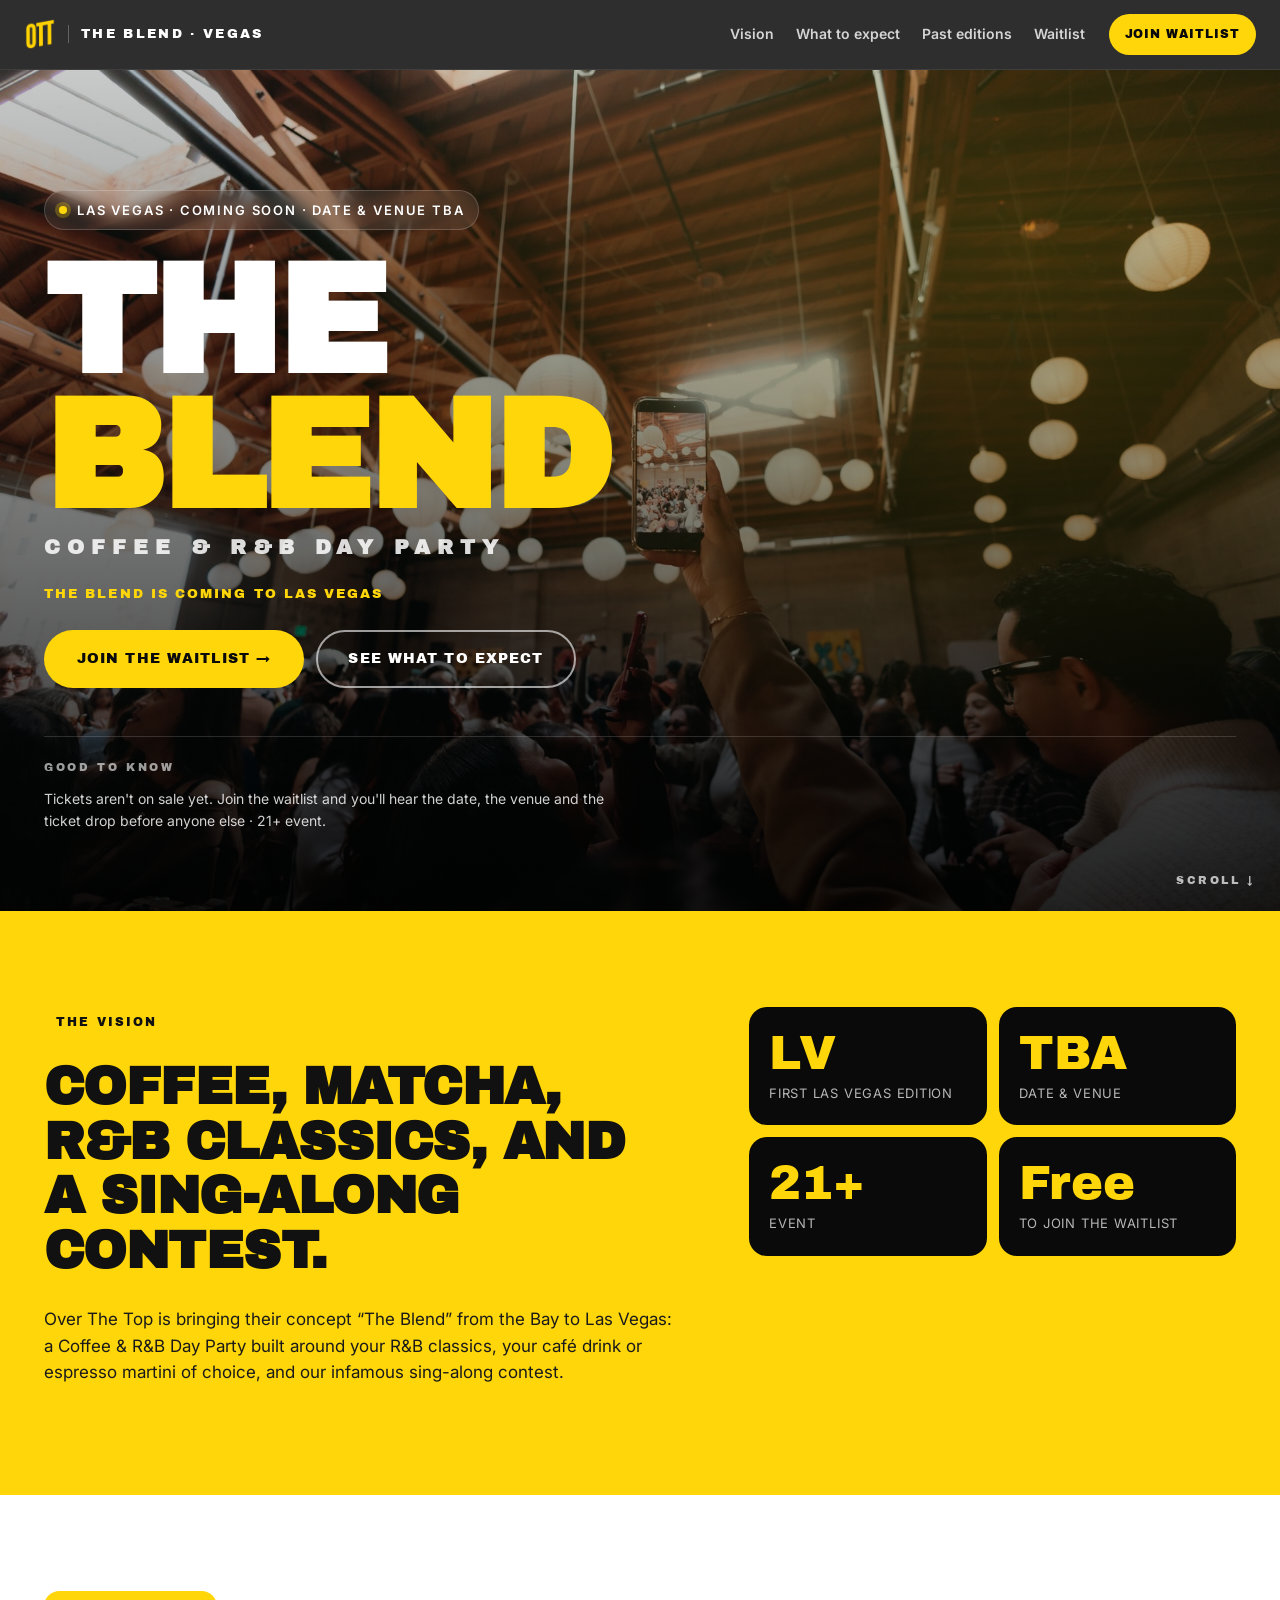
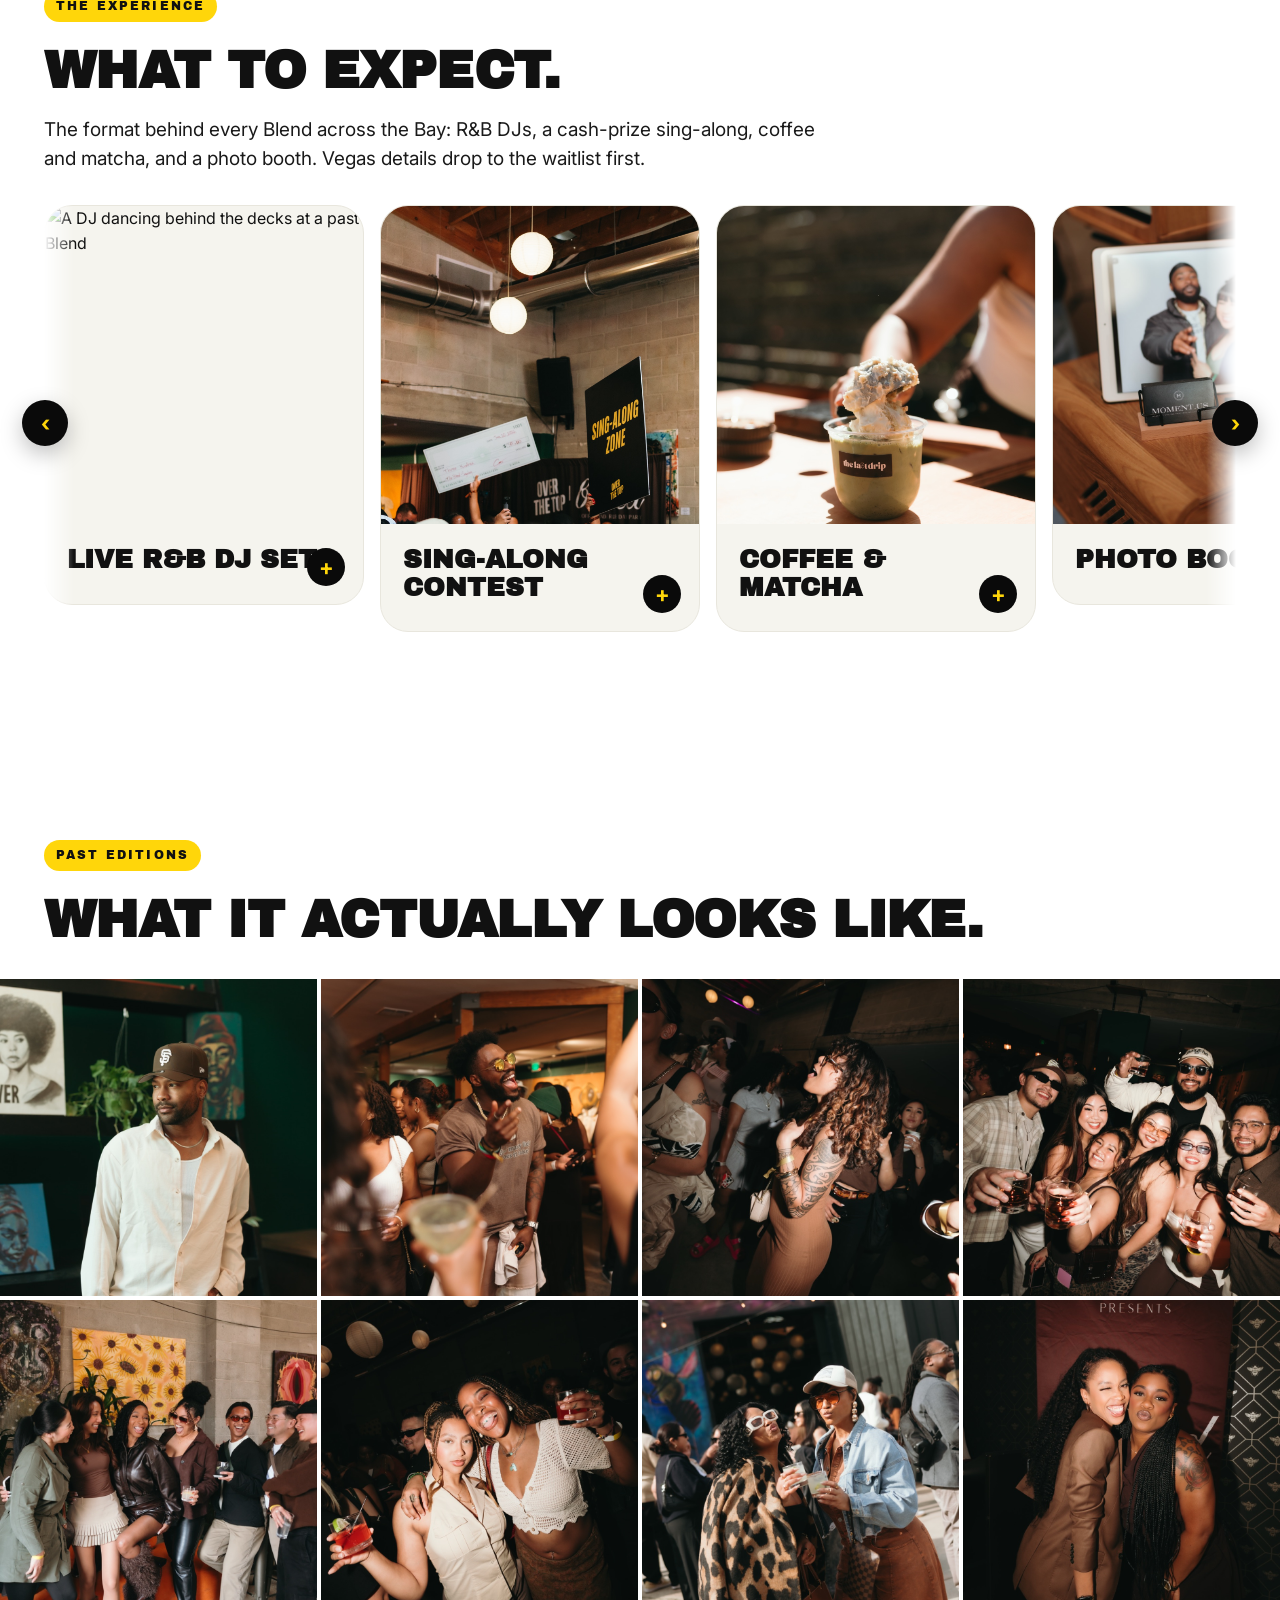
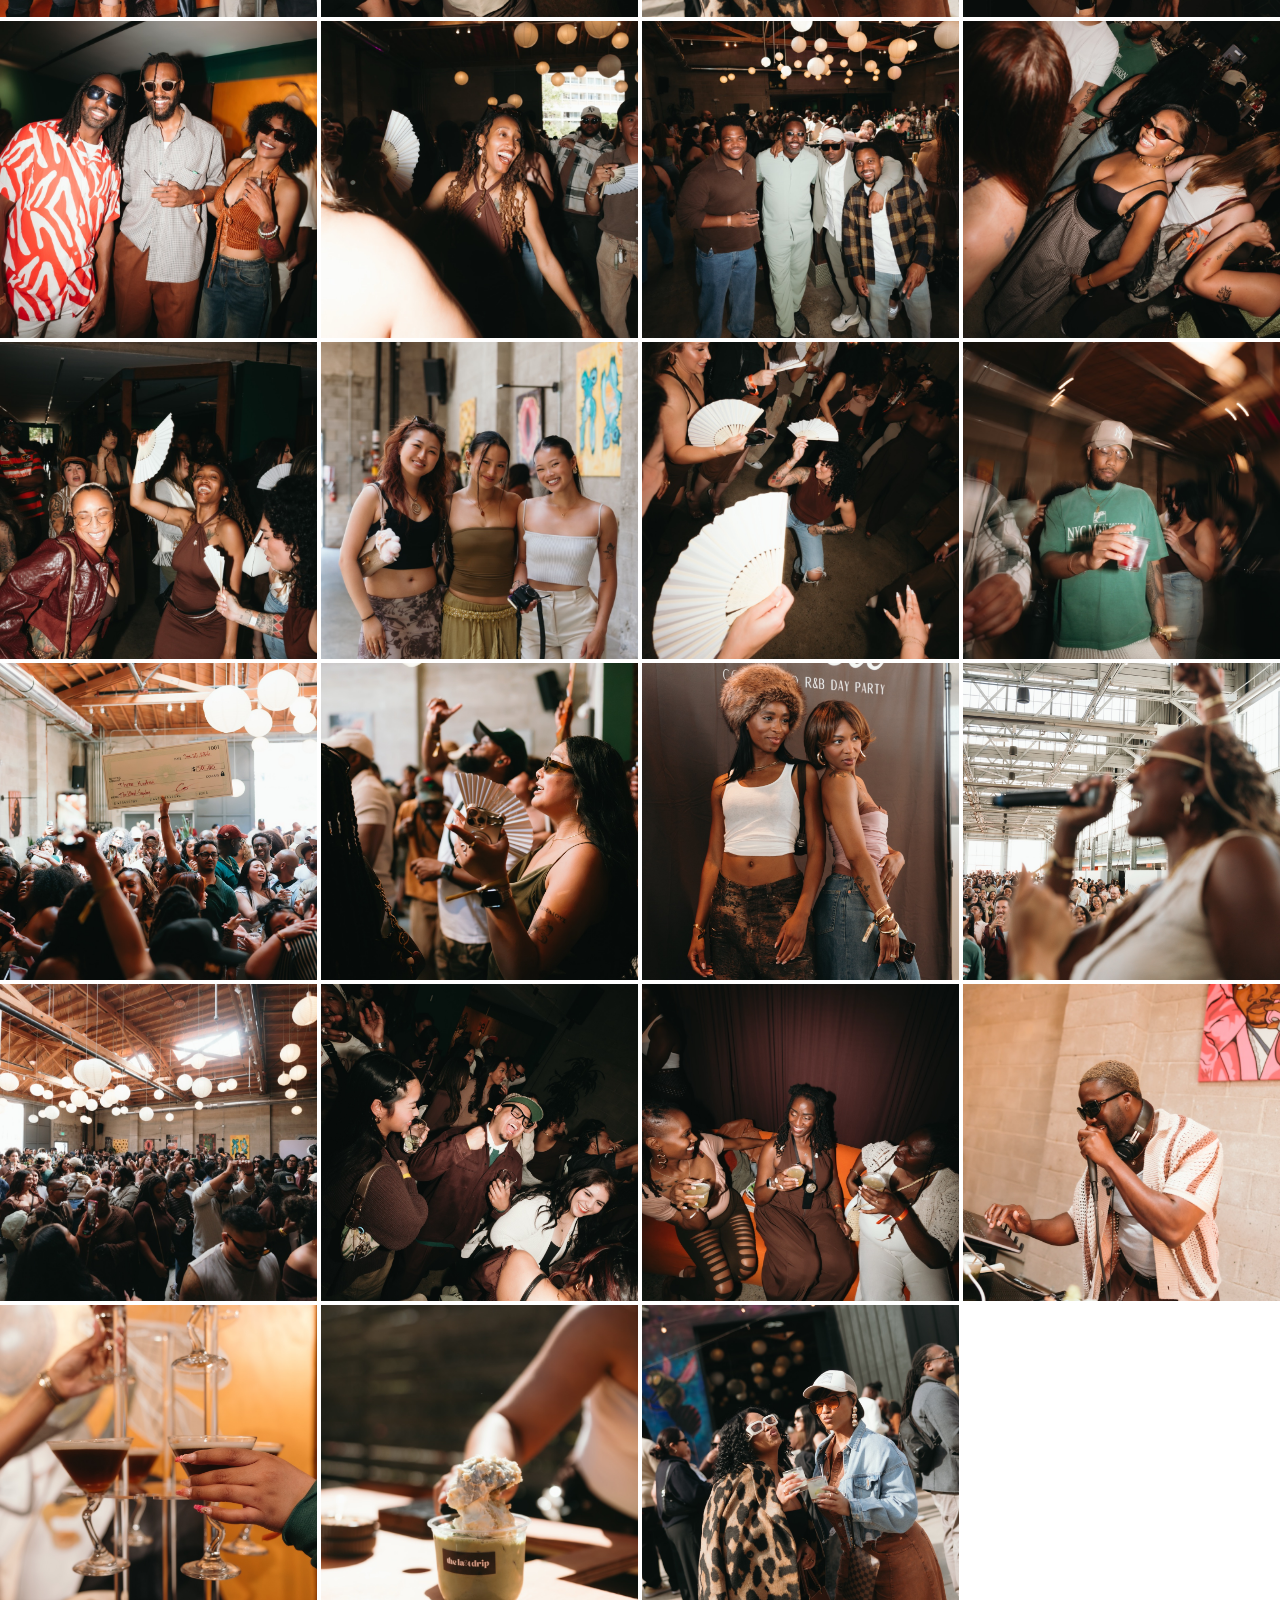
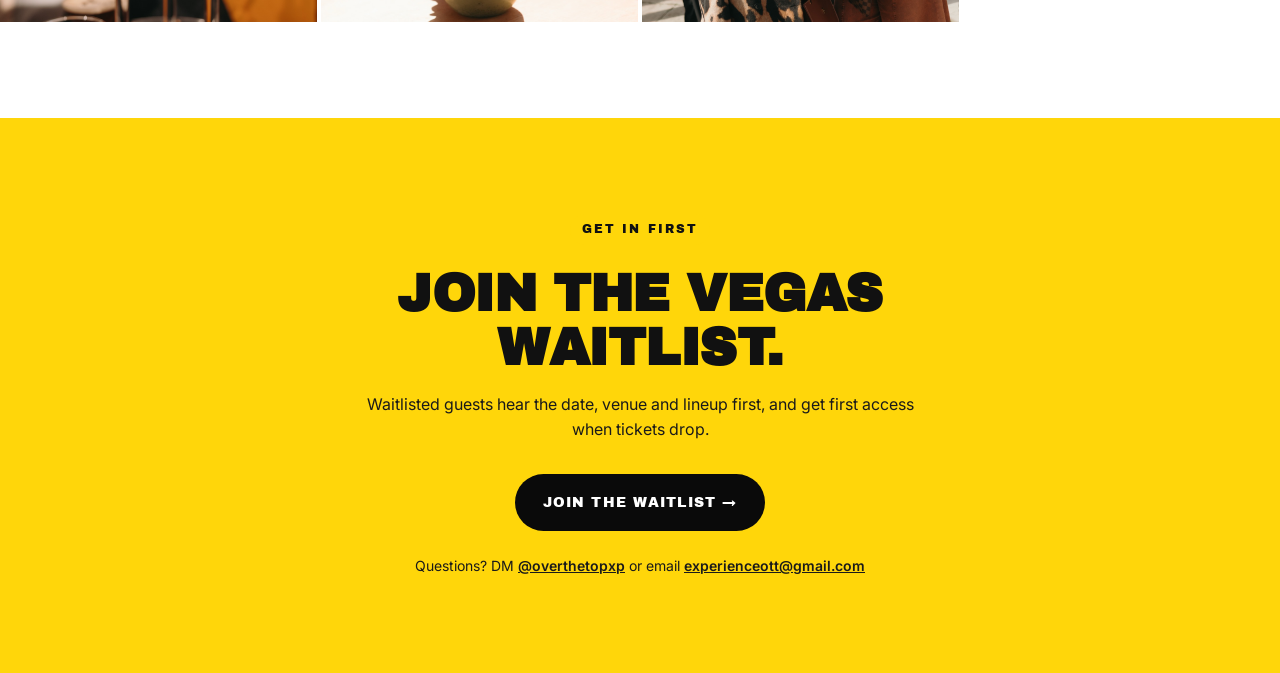
==== commit 475af186: "Vegas: waitlist-first landing page Retarget the LA copy at Las Vegas as a pre-sale interest page. Ev" ====
--- a/index.html
+++ b/index.html
@@ -4,21 +4,21 @@
 <meta charset="utf-8" />
 <meta name="viewport" content="width=device-width, initial-scale=1, viewport-fit=cover" />
 <meta name="theme-color" content="#FFD60A" />
-<title>The Blend: Coffee & R&B Day Party · Hilltop Coffee + Kitchen DTLA · October 3, 2026</title>
-<meta name="description" content="The Blend comes to Los Angeles. Over The Top's Coffee & R&B Day Party at Hilltop Coffee + Kitchen DTLA on Saturday, October 3, 2026, 11AM-3PM. R&B classics, café coffee & matcha, a $300 sing-along presented by Belvedere, Belvedere Dirty Brew affogatos, and a complimentary coffee for the first 100 guests to arrive. Early-bird from $15. 21+." />
-
-<meta property="og:title" content="The Blend: Coffee & R&B Day Party · Los Angeles · Oct 3, 2026" />
-<meta property="og:description" content="Over The Top's Coffee & R&B Day Party comes to Los Angeles. Saturday, October 3, 2026 at Hilltop Coffee + Kitchen DTLA. R&B classics, coffee, Belvedere espresso martinis, and community. Register now. 21+." />
+<title>The Blend: Coffee & R&B Day Party · Las Vegas · Join the Waitlist</title>
+<meta name="description" content="The Blend is coming to Las Vegas. Over The Top's Coffee & R&B Day Party: R&B classics, coffee & matcha, a cash-prize sing-along, and community. Date and venue drop to the waitlist first. 21+." />
+
+<meta property="og:title" content="The Blend: Coffee & R&B Day Party · Las Vegas · Join the Waitlist" />
+<meta property="og:description" content="Over The Top's Coffee & R&B Day Party is coming to Las Vegas. Join the waitlist to hear the date, venue and ticket drop first. 21+." />
 <meta property="og:type" content="website" />
-<meta property="og:image" content="images/hero.jpg" />
+<meta property="og:image" content="https://gabrielgalarza.github.io/the-blend-coffee-and-rb-las-vegas/images/hero.jpg" />
 
 <link rel="preconnect" href="https://fonts.googleapis.com" />
 <link rel="preconnect" href="https://fonts.gstatic.com" crossorigin />
 <link href="https://fonts.googleapis.com/css2?family=Archivo+Black&family=Inter:wght@400;500;600;700;800;900&display=swap" rel="stylesheet" />
 
-<link rel="stylesheet" href="styles.css?v=6" />
-
-<!-- Meta Pixel Code -->
+<link rel="stylesheet" href="styles.css?v=7" />
+
+<!-- Meta Pixel Code (OTT pixel, same as LA) -->
 <script>
 !function(f,b,e,v,n,t,s)
 {if(f.fbq)return;n=f.fbq=function(){n.callMethod?
@@ -38,21 +38,21 @@
 </head>
 <body>
 
+<!-- All waitlist CTAs point at the SweatPals waitlist, not the ticketing page.
+     TODO: replace SWEATPALS_WAITLIST_URL everywhere once the Vegas waitlist exists. -->
 <header class="nav">
   <a href="#top" class="nav__brand">
     <img class="brand-mark" src="logos/ott.png" alt="Over The Top" />
     <span class="brand-divider"></span>
-    <span class="brand-event">THE BLEND · LA</span>
+    <span class="brand-event">THE BLEND · VEGAS</span>
   </a>
   <nav class="nav__links">
     <a href="#vision">Vision</a>
-    <a href="#included">Included</a>
-    <a href="#vip">VIP</a>
-    <a href="#lineup">Lineup</a>
-    <a href="#venue">Venue</a>
-    <a href="#partners">Partners</a>
+    <a href="#included">What to expect</a>
+    <a href="#gallery">Past editions</a>
+    <a href="#register">Waitlist</a>
   </nav>
-  <a class="btn btn--small btn--yellow" data-register href="https://events.sweatpals.com/60043e3c" target="_blank" rel="noopener">Register</a>
+  <a class="btn btn--small btn--yellow" data-register href="SWEATPALS_WAITLIST_URL" target="_blank" rel="noopener">Join waitlist</a>
 </header>
 
 <!-- HERO -->
@@ -61,24 +61,23 @@
   <div class="hero__overlay"></div>
   <div class="hero__content">
     <div class="hero__eyebrow">
-      <span class="dot"></span> Hilltop Coffee + Kitchen, DTLA · Sat Oct 3, 2026 · 11AM&ndash;3PM
+      <span class="dot"></span> Las Vegas · Coming soon · Date &amp; venue TBA
     </div>
     <h1 class="hero__title">
       <span class="line">THE</span>
       <span class="line line--yellow">BLEND</span>
       <span class="line line--small">COFFEE &amp; R&amp;B DAY PARTY</span>
     </h1>
-    <p style="font-family:var(--display); font-size:13px; letter-spacing:.16em; text-transform:uppercase; color:var(--yellow); margin:0 0 10px;">The Blend comes to Los Angeles</p>
-    <p style="font-family:var(--display); font-size:11px; letter-spacing:.22em; text-transform:uppercase; color:rgba(255,255,255,.75); margin:0 0 26px;">Presented by Belvedere</p>
+    <p style="font-family:var(--display); font-size:13px; letter-spacing:.16em; text-transform:uppercase; color:var(--yellow); margin:0 0 26px;">The Blend is coming to Las Vegas</p>
     <div class="hero__ctas">
-      <a class="btn btn--yellow btn--lg" data-register href="https://events.sweatpals.com/60043e3c" target="_blank" rel="noopener">Register →</a>
-      <a class="btn btn--ghost btn--lg" href="#included">See what's included</a>
+      <a class="btn btn--yellow btn--lg" data-register href="SWEATPALS_WAITLIST_URL" target="_blank" rel="noopener">Join the waitlist →</a>
+      <a class="btn btn--ghost btn--lg" href="#included">See what to expect</a>
     </div>
     <div class="hero__partners">
       <span class="hero__partners-label">Good to know</span>
       <p style="font-size:14px; color:rgba(255,255,255,.82); margin:0; max-width:580px;">
-        21+ event · Hilltop Coffee + Kitchen, 718 S Hill St, DTLA · First 100 guests to arrive get a complimentary
-        coffee or matcha · Dress code: coffee tones, matcha colors accepted.
+        Tickets aren't on sale yet. Join the waitlist and you'll hear the date, the venue and the ticket drop
+        before anyone else · 21+ event.
       </p>
     </div>
   </div>
@@ -91,31 +90,31 @@
     <div class="vision__grid">
       <div class="vision__copy">
         <span class="kicker">The vision</span>
-        <h2 class="h2">Coffee, matcha, R&amp;B classics, and a $300 sing-along contest.</h2>
+        <h2 class="h2">Coffee, matcha, R&amp;B classics, and a sing-along contest.</h2>
         <p>
-          Over The Top is bringing their concept &ldquo;The Blend&rdquo; from the Bay to Los Angeles: a Coffee &amp; R&amp;B
-          Day Party at Hilltop Coffee + Kitchen in DTLA, built around your R&amp;B classics, your café drink or
-          espresso martini of choice, and our infamous singalong contest, presented by Belvedere.
+          Over The Top is bringing their concept &ldquo;The Blend&rdquo; from the Bay to Las Vegas: a Coffee &amp; R&amp;B
+          Day Party built around your R&amp;B classics, your café drink or espresso martini of choice, and our
+          infamous sing-along contest.
         </p>
       </div>
       <div class="vision__stats">
-        <div class="stat"><div class="stat__num">$15+</div><div class="stat__label">Early-bird GA</div></div>
-        <div class="stat"><div class="stat__num">$300</div><div class="stat__label">Sing-along prize</div></div>
-        <div class="stat"><div class="stat__num">4hrs</div><div class="stat__label">Of programming</div></div>
-        <div class="stat"><div class="stat__num">100</div><div class="stat__label">Complimentary coffees &amp; matchas</div></div>
+        <div class="stat"><div class="stat__num">LV</div><div class="stat__label">First Las Vegas edition</div></div>
+        <div class="stat"><div class="stat__num">TBA</div><div class="stat__label">Date &amp; venue</div></div>
+        <div class="stat"><div class="stat__num">21+</div><div class="stat__label">Event</div></div>
+        <div class="stat"><div class="stat__num">Free</div><div class="stat__label">To join the waitlist</div></div>
       </div>
     </div>
   </div>
 </section>
 
-<!-- SECTION 1: WHAT'S INCLUDED IN YOUR TICKET (free with entry) -->
+<!-- WHAT TO EXPECT (format from past editions; no Vegas-specific promises) -->
 <section class="band" id="included">
   <div class="container">
     <span class="kicker">The experience</span>
-    <h2 class="h2">Included in your experience.</h2>
+    <h2 class="h2">What to expect.</h2>
     <p class="lede" style="margin:-12px 0 24px; max-width:780px;">
-      The DJs, the Belvedere-presented sing-along, the Belvedere Dirty Brew affogato tastings, the photo booth, and
-      a complimentary coffee or matcha for the first 100 guests to arrive. All included in your experience.
+      The format behind every Blend across the Bay: R&amp;B DJs, a cash-prize sing-along, coffee and matcha, and a
+      photo booth. Vegas details drop to the waitlist first.
     </p>
 
     <div class="rail" data-rail>
@@ -124,45 +123,33 @@
         <div class="rail__track">
 
           <article class="card card--rail" data-card>
-            <img class="card__img" src="images/jaymeebaaby.jpg" alt="Jaymeebaaby DJing a live R&B set" />
+            <img class="card__img" src="images/dj-black-woman.jpg" alt="A DJ dancing behind the decks at a past Blend" />
             <div class="card__body">
               <h3 class="card__title">Live R&amp;B DJ Sets</h3>
               <div class="card__expand">
-                <p>R&amp;B classics all afternoon with Jaymeebaaby and LXXI. More names to be announced.</p>
-              </div>
-              <button class="card__toggle" aria-label="Expand">+</button>
-            </div>
-          </article>
-
-          <article class="card card--rail" data-card>
-            <img class="card__img" src="images/singalong-cash-prize.jpg" alt="Winner holding the $300 sing-along check in the Sing-Along Zone" />
-            <div class="card__body">
-              <h3 class="card__title">$300 Sing-Along Contest</h3>
-              <div class="card__expand">
-                <p>Grab the mic for the $300 sing-along contest, presented by Belvedere. Your R&amp;B moment, best voice takes the cash.</p>
-              </div>
-              <button class="card__toggle" aria-label="Expand">+</button>
-            </div>
-          </article>
-
-          <article class="card card--rail" data-card>
-            <img class="card__img" src="images/cafe.jpg" alt="First coffee or matcha free" />
-            <div class="card__body">
-              <h3 class="card__title">Complimentary Coffee or Matcha</h3>
-              <div class="card__expand">
-                <p>The first 100 guests to arrive get a complimentary coffee or matcha latte from Hilltop Coffee + Kitchen, courtesy of OTT.</p>
-              </div>
-              <button class="card__toggle" aria-label="Expand">+</button>
-            </div>
-          </article>
-
-          <article class="card card--rail" data-card>
-            <img class="card__img" src="images/belvedere-affogato.jpg" alt="Belvedere Dirty Brew affogato tasting" />
-            <div class="card__body">
-              <h3 class="card__title">Belvedere Dirty Brew Affogatos</h3>
-              <p class="card__sub">Spiked affogato tastings · ice cream + espresso</p>
-              <div class="card__expand">
-                <p>Complimentary affogato tastings from Belvedere: ice cream and the Belvedere Dirty Brew, a spiked affogato. Included for every guest, 21+.</p>
+                <p>R&amp;B classics all afternoon. Vegas lineup to be announced.</p>
+              </div>
+              <button class="card__toggle" aria-label="Expand">+</button>
+            </div>
+          </article>
+
+          <article class="card card--rail" data-card>
+            <img class="card__img" src="images/singalong-cash-prize.jpg" alt="Winner holding the sing-along prize check at a past Blend" />
+            <div class="card__body">
+              <h3 class="card__title">Sing-Along Contest</h3>
+              <div class="card__expand">
+                <p>Grab the mic for our infamous sing-along contest. Your R&amp;B moment, best voice takes the cash.</p>
+              </div>
+              <button class="card__toggle" aria-label="Expand">+</button>
+            </div>
+          </article>
+
+          <article class="card card--rail" data-card>
+            <img class="card__img" src="images/cafe.jpg" alt="Coffee and matcha at the café" />
+            <div class="card__body">
+              <h3 class="card__title">Coffee &amp; Matcha</h3>
+              <div class="card__expand">
+                <p>Café drinks all afternoon, alongside espresso martinis for the 21+ crowd.</p>
               </div>
               <button class="card__toggle" aria-label="Expand">+</button>
             </div>
@@ -173,7 +160,7 @@
             <div class="card__body">
               <h3 class="card__title">Photo Booth</h3>
               <div class="card__expand">
-                <p>A roaming photo booth with keepsake prints all afternoon.</p>
+                <p>A photo booth with keepsake prints all afternoon.</p>
               </div>
               <button class="card__toggle" aria-label="Expand">+</button>
             </div>
@@ -186,252 +173,43 @@
   </div>
 </section>
 
-<!-- SECTION 3: WHAT'S INCLUDED WITH VIP -->
-<section class="band band--dark" id="vip">
+<!-- TODO(vegas): VIP perks depend on the Vegas sponsor/venue deal. Fill in and remove `hidden`. -->
+<section class="band band--dark" id="vip" hidden>
   <div class="container">
     <span class="kicker kicker--yellow">VIP / Members</span>
     <h2 class="h2 h2--light">What's included with VIP access.</h2>
     <p class="lede" style="color:rgba(255,255,255,.7); margin:-12px 0 24px; max-width:780px;">
-      VIP tickets unlock bottomless Belvedere espresso martinis, complimentary café drinks, and dedicated service all afternoon.
       OTT members are automatically VIPs. Your membership includes VIP access.
     </p>
-
-    <div class="rail" data-rail>
-      <button class="rail__nav rail__nav--prev" type="button" aria-label="Previous">‹</button>
-      <div class="rail__viewport">
-        <div class="rail__track">
-
-          <article class="card card--rail card--dark" data-card>
-            <img class="card__img" src="images/vip-espresso.jpg" alt="Complimentary espresso martini tower" />
-            <div class="card__body">
-              <div class="card__access-row">
-                <span class="card__access card__access--vip">Bottomless · 21+</span>
-                <span class="card__attr">by Belvedere</span>
-              </div>
-              <h3 class="card__title">Bottomless Belvedere Espresso Martinis</h3>
-              <p class="card__sub">Poured all afternoon for VIP &amp; members</p>
-              <div class="card__expand">
-                <p>Bottomless Belvedere espresso martini cocktails all afternoon. VIP ticket required, 21+.</p>
-              </div>
-              <button class="card__toggle" aria-label="Expand">+</button>
-            </div>
-          </article>
-
-          <article class="card card--rail card--dark" data-card>
-            <img class="card__img" src="images/vip-matcha.jpg" alt="Complimentary coffee and matcha towers" />
-            <div class="card__body">
-              <div class="card__access-row">
-                <span class="card__access card__access--vip">Complimentary</span>
-                <span class="card__attr">VIP &amp; members</span>
-              </div>
-              <h3 class="card__title">Complimentary Coffee &amp; Matcha</h3>
-              <p class="card__sub">Café lattes on the house, all afternoon</p>
-              <div class="card__expand">
-                <p>Coffee and matcha lattes are complimentary for VIP and members, all afternoon.</p>
-              </div>
-              <button class="card__toggle" aria-label="Expand">+</button>
-            </div>
-          </article>
-
-          <article class="card card--rail card--dark" data-card>
-            <img class="card__img" src="images/vip-hostess.jpg" alt="VIP host" />
-            <div class="card__body">
-              <div class="card__access-row">
-                <span class="card__access card__access--vip">VIP &amp; members</span>
-                <span class="card__attr">on arrival</span>
-              </div>
-              <h3 class="card__title">VIP Host &amp; Priority Entry</h3>
-              <p class="card__sub">Skip the door line, hosted on arrival</p>
-              <div class="card__expand">
-                <p>VIP guests skip the door line and are greeted by a dedicated host on arrival.</p>
-              </div>
-              <button class="card__toggle" aria-label="Expand">+</button>
-            </div>
-          </article>
-
-        </div>
-      </div>
-      <button class="rail__nav rail__nav--next" type="button" aria-label="Next">›</button>
-    </div>
-  </div>
-</section>
-
-<!-- DJ LINEUP (hidden until the LA lineup is confirmed) -->
-<section class="band" id="lineup">
+  </div>
+</section>
+
+<!-- TODO(vegas): lineup. Add DJ tiles (3:4, 1400px tall) and remove `hidden`. -->
+<section class="band" id="lineup" hidden>
   <div class="container">
     <span class="kicker">The lineup</span>
     <h2 class="h2">R&amp;B all afternoon.</h2>
-    <p class="lede" style="margin:-12px 0 24px; max-width:780px;">
-      Jaymeebaaby and LXXI on the decks, with more names still to be announced. Classics, deep cuts, and the songs
-      you forgot you knew every word to.
-    </p>
-
-    <div class="dj-grid">
-      <article class="dj">
-        <img class="dj__img" src="images/jaymeebaaby.jpg" alt="Jaymeebaaby" />
-        <div class="dj__overlay">
-          <h3 class="dj__name">Jaymeebaaby</h3>
-          <p class="dj__role">R&amp;B set</p>
-        </div>
-      </article>
-
-      <article class="dj">
-        <img class="dj__img" src="images/dj-lxxi.jpg" alt="LXXI" />
-        <div class="dj__overlay">
-          <h3 class="dj__name">LXXI</h3>
-          <p class="dj__role">R&amp;B set</p>
-        </div>
-      </article>
-    </div>
-  </div>
-</section>
-
-<!-- SECTION 2: WHAT'S PROVIDED ON SITE (pay-as-you-go) -->
-<section class="band band--cream" id="onsite" hidden>
-  <div class="container">
-    <span class="kicker">Provided on site</span>
-    <h2 class="h2">Café, food &amp; bar.</h2>
-    <p class="lede" style="margin:-12px 0 24px; max-width:780px;">
-      Café, kitchen and bar by Hilltop Coffee + Kitchen, open all afternoon. Cash bar pricing, buy by the glass. 21+ for the bar.
-    </p>
-
-    <div class="rail" data-rail>
-      <button class="rail__nav rail__nav--prev" type="button" aria-label="Previous">‹</button>
-      <div class="rail__viewport">
-        <div class="rail__track">
-
-          <article class="card card--rail" data-card>
-            <img class="card__img" src="images/coffee-matcha.jpg" alt="The Café" />
-            <div class="card__body">
-              <div class="card__access-row">
-                <span class="card__access card__access--cash">Pay as you go</span>
-                <span class="card__attr">on site</span>
-              </div>
-              <h3 class="card__title">The Café</h3>
-              <p class="card__sub">11 AM &ndash; 3 PM · coffee &amp; matcha lattes by Hilltop</p>
-              <div class="card__expand">
-                <p>Full café menu by Hilltop Coffee + Kitchen all afternoon. Pay-as-you-go after the first 100 free drinks are claimed.</p>
-              </div>
-              <button class="card__toggle" aria-label="Expand">+</button>
-            </div>
-          </article>
-
-          <article class="card card--rail" data-card>
-            <img class="card__img" src="images/food.jpg" alt="Food for purchase on site" />
-            <div class="card__body">
-              <div class="card__access-row">
-                <span class="card__access card__access--cash">Pay as you go</span>
-                <span class="card__attr">on site</span>
-              </div>
-              <h3 class="card__title">Food</h3>
-              <p class="card__sub">All day · for purchase on site</p>
-              <div class="card__expand">
-                <p>Bites and small plates available for purchase all afternoon. Pay-as-you-go.</p>
-              </div>
-              <button class="card__toggle" aria-label="Expand">+</button>
-            </div>
-          </article>
-
-          <article class="card card--rail" data-card>
-            <img class="card__img" src="images/slushies.jpg" alt="Frozen summertime slushies" />
-            <div class="card__body">
-              <div class="card__access-row">
-                <span class="card__access card__access--cash">Pay as you go · 21+</span>
-                <span class="card__attr">the bar</span>
-              </div>
-              <h3 class="card__title">Frozen Slushies</h3>
-              <p class="card__sub">All day · 21+</p>
-              <div class="card__expand">
-                <p>Frozen slushies built for an LA afternoon. Cash bar.</p>
-              </div>
-              <button class="card__toggle" aria-label="Expand">+</button>
-            </div>
-          </article>
-
-          <article class="card card--rail" data-card>
-            <img class="card__img" src="images/full-bar.jpg" alt="Full bar pours" />
-            <div class="card__body">
-              <div class="card__access-row">
-                <span class="card__access card__access--cash">Pay as you go · 21+</span>
-                <span class="card__attr">main floor</span>
-              </div>
-              <h3 class="card__title">Full Bar</h3>
-              <p class="card__sub">All day · 21+ · cash bar</p>
-              <div class="card__expand">
-                <p>A full bar on the main floor all afternoon. Beer, wine, cocktails, and spirits. Pay-as-you-go pricing, 21+.</p>
-              </div>
-              <button class="card__toggle" aria-label="Expand">+</button>
-            </div>
-          </article>
-
-        </div>
-      </div>
-      <button class="rail__nav rail__nav--next" type="button" aria-label="Next">›</button>
-    </div>
-  </div>
-</section>
-
-<!-- RUN OF SHOW (hidden on the public page; still available at run-of-show.html) -->
-<section class="band band--dark" id="schedule" hidden>
-  <div class="container">
-    <span class="kicker kicker--yellow">Run of show</span>
-    <h2 class="h2 h2--light">A day designed to flow.</h2>
-    <p class="lede" style="color:rgba(255,255,255,.7); margin:-12px 0 36px; max-width:780px;">
-      Doors at 11, last pour at 3. Four hours of R&amp;B, coffee, and community. Times below are a draft and may shift.
-    </p>
-
-    <ol class="schedule">
-      <li><span class="schedule__time">11:00 AM</span><span class="schedule__title">Doors open · Café opens</span><span class="schedule__sub">First 100 guests to arrive get a complimentary coffee or matcha · café by Hilltop, courtesy of OTT</span></li>
-      <li><span class="schedule__time">11:15 AM</span><span class="schedule__title">R&amp;B DJ sets begin</span><span class="schedule__sub">Jaymeebaaby &amp; LXXI · classics on the decks all afternoon</span></li>
-      <li><span class="schedule__time">11:30 AM</span><span class="schedule__title">VIP service begins</span><span class="schedule__sub">Bottomless Belvedere espresso martinis · VIP &amp; members · 21+</span></li>
-      <li><span class="schedule__time">12:00 PM</span><span class="schedule__title">Belvedere Dirty Brew affogato tastings</span><span class="schedule__sub">Included for all guests · complimentary · 21+</span></li>
-      <li><span class="schedule__time">1:30 PM</span><span class="schedule__title">$300 Sing-Along Contest</span><span class="schedule__sub">Presented by Belvedere · grab the mic on the main floor</span></li>
-      <li><span class="schedule__time">2:00 PM</span><span class="schedule__title">Peak set</span><span class="schedule__sub">The afternoon hits its stride</span></li>
-      <li><span class="schedule__time">2:45 PM</span><span class="schedule__title">Last call &amp; closing set</span><span class="schedule__sub">Final pours from the café and bar</span></li>
-      <li><span class="schedule__time">3:00 PM</span><span class="schedule__title">Event ends</span><span class="schedule__sub">Thanks for coming out</span></li>
-    </ol>
-  </div>
-</section>
-
-<!-- VENUE (hidden on the public page until announced) -->
-<section class="band band--cream" id="venue">
+    <div class="dj-grid"></div>
+  </div>
+</section>
+
+<!-- TODO(vegas): venue, date/time and directions link. Remove `hidden` once announced. -->
+<section class="band band--cream" id="venue" hidden>
   <div class="container">
     <span class="kicker">Venue &amp; directions</span>
-    <h2 class="h2">Hilltop Coffee + Kitchen, DTLA.</h2>
-    <p class="lede" style="margin:-12px 0 28px; max-width:780px;">
-      718 S Hill St, Los Angeles, CA 90014. In the heart of Downtown LA. Doors at 11 AM, last pour at 3 PM.
-      Café and kitchen by Hilltop.
-    </p>
-    <div class="venue-cta">
-      <a class="btn btn--black btn--lg" href="https://maps.google.com/?q=Hilltop+Coffee+%2B+Kitchen,+718+S+Hill+St,+Los+Angeles,+CA+90014" target="_blank" rel="noopener">Get directions →</a>
-    </div>
+    <h2 class="h2">Venue TBA.</h2>
     <p style="text-align:center; margin:22px 0 0; font-size:14px; color:var(--gray-500); letter-spacing:.04em;">
       21+ event &nbsp;·&nbsp; All tickets non-refundable
     </p>
   </div>
 </section>
 
-<!-- PARTNERS -->
-<section class="band band--cream" id="partners">
+<!-- TODO(vegas): presenting sponsor + venue partner logos. Remove `hidden` once signed. -->
+<section class="band band--cream" id="partners" hidden>
   <div class="container text-center">
     <span class="kicker">Partners</span>
-    <h2 class="h2">Presented by Belvedere.</h2>
-
-    <div class="partner-pair">
-      <div class="partner-pair__item">
-        <div class="presenting__logo">
-          <img src="logos/belvedere.png" alt="Belvedere Vodka" />
-        </div>
-        <span class="presenting__label">Presenting sponsor</span>
-      </div>
-
-      <div class="partner-pair__item">
-        <div class="presenting__logo">
-          <span class="partner-pair__wordmark">Hilltop<br />Coffee + Kitchen</span>
-        </div>
-        <span class="presenting__label">Venue &amp; café partner</span>
-      </div>
-    </div>
+    <h2 class="h2">Presented by TBA.</h2>
+    <div class="partner-pair"></div>
   </div>
 </section>
 
@@ -472,13 +250,16 @@
   </div>
 </section>
 
-<!-- REGISTER / CTA -->
+<!-- WAITLIST / CTA -->
 <section class="band band--yellow" id="register">
   <div class="container container--narrow text-center">
-    <span class="kicker">Get in</span>
-    <h2 class="h2" style="margin-bottom:32px;">Register now and lock your spot.</h2>
+    <span class="kicker">Get in first</span>
+    <h2 class="h2" style="margin-bottom:16px;">Join the Vegas waitlist.</h2>
+    <p style="margin:0 auto 32px; max-width:560px; font-size:16px; color:var(--ink-2);">
+      Waitlisted guests hear the date, venue and lineup first, and get first access when tickets drop.
+    </p>
     <div class="cta-row">
-      <a class="btn btn--black btn--lg" data-register href="https://events.sweatpals.com/60043e3c" target="_blank" rel="noopener">Register →</a>
+      <a class="btn btn--black btn--lg" data-register href="SWEATPALS_WAITLIST_URL" target="_blank" rel="noopener">Join the waitlist →</a>
     </div>
     <p style="margin:24px 0 0; font-size:14px; color:var(--ink-2);">
       Questions? DM <a href="https://instagram.com/overthetopxp" target="_blank" rel="noopener" style="font-weight:600; text-decoration:underline;">@overthetopxp</a>
@@ -487,6 +268,6 @@
   </div>
 </section>
 
-<script src="script.js?v=6"></script>
+<script src="script.js?v=7"></script>
 </body>
 </html>
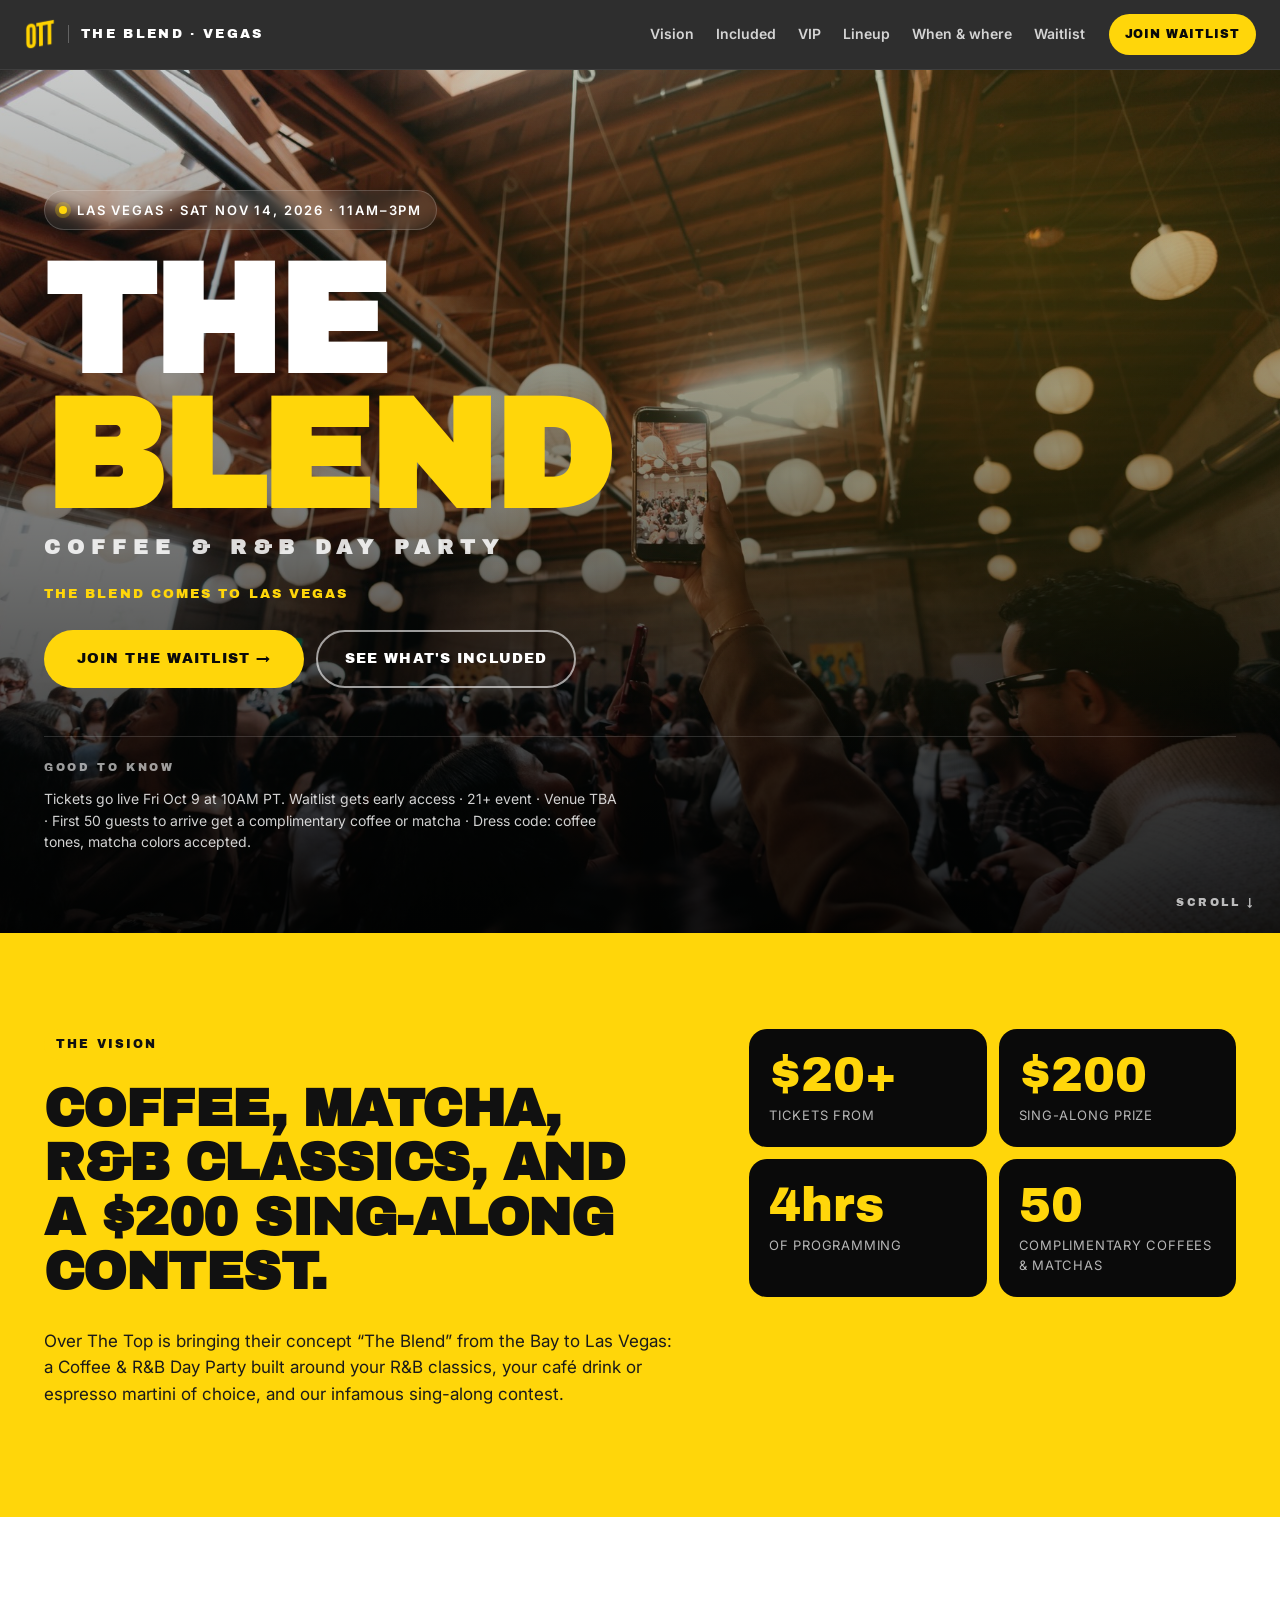
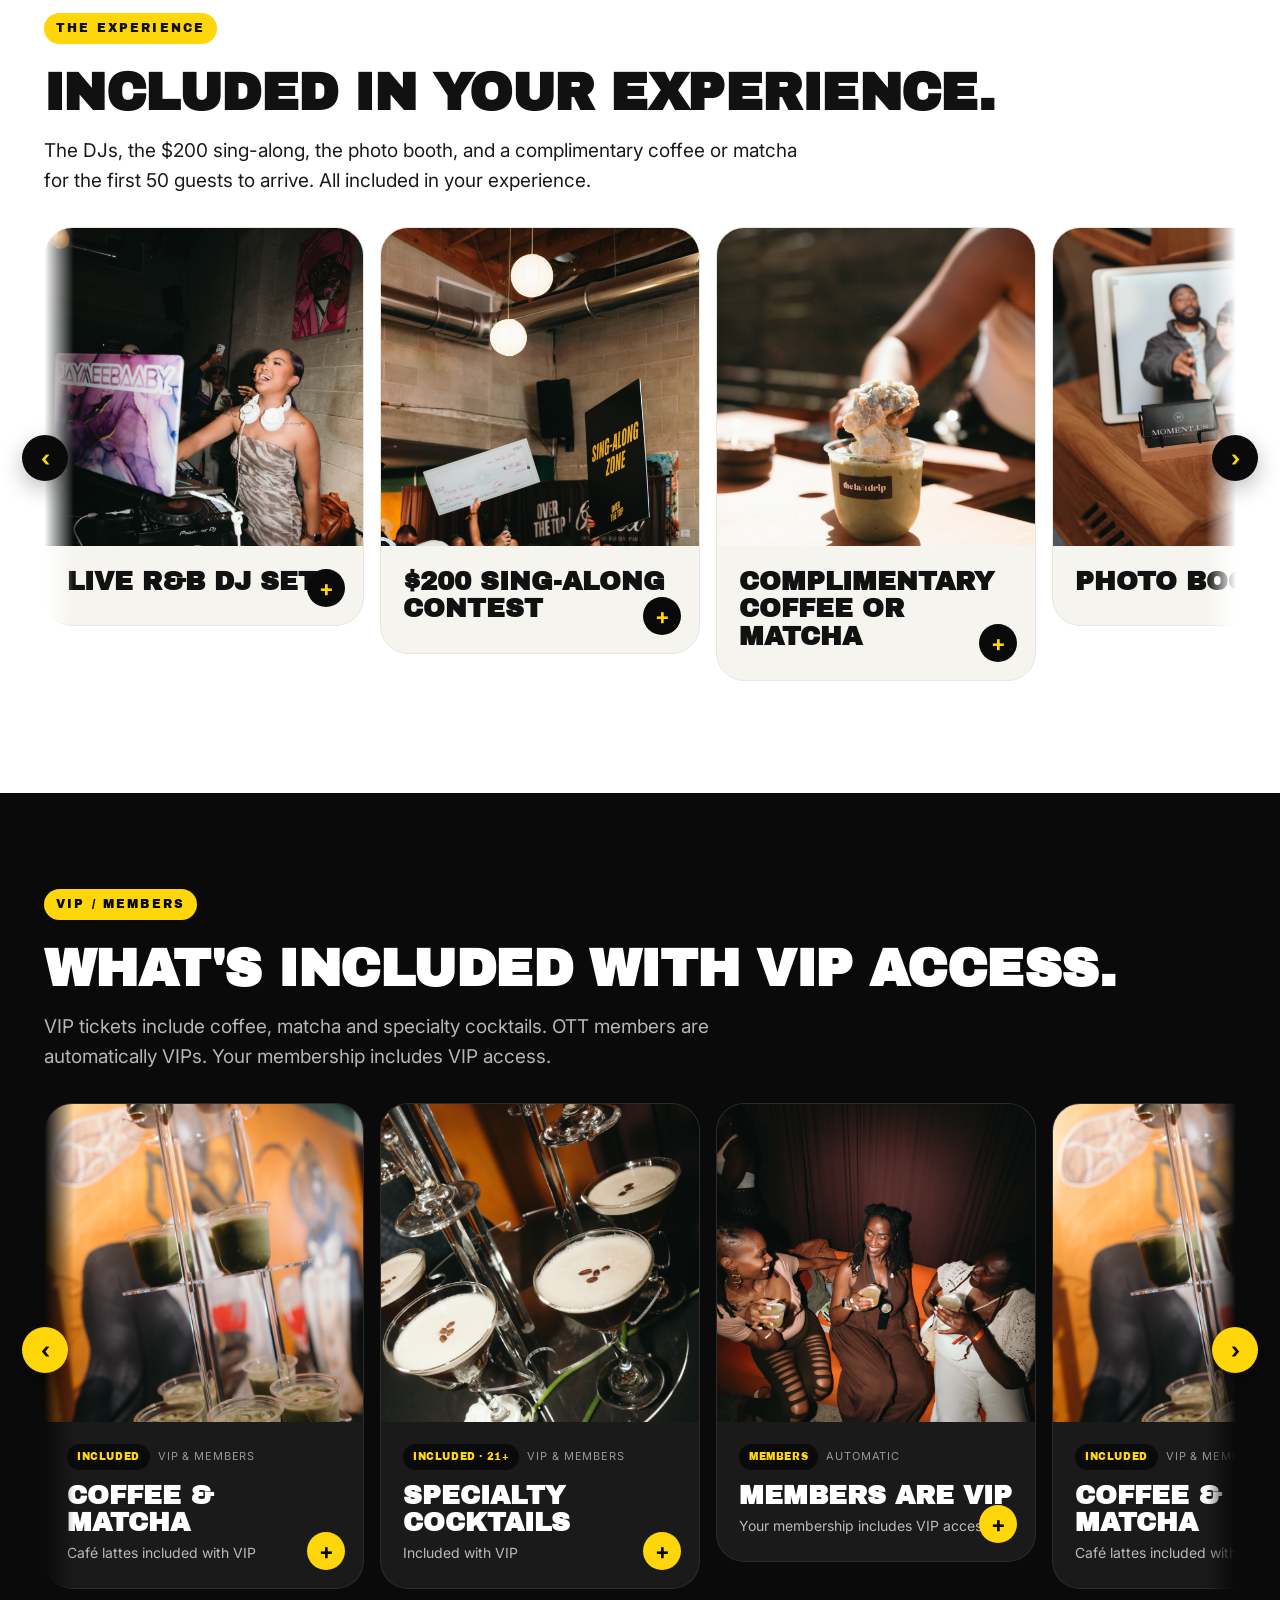
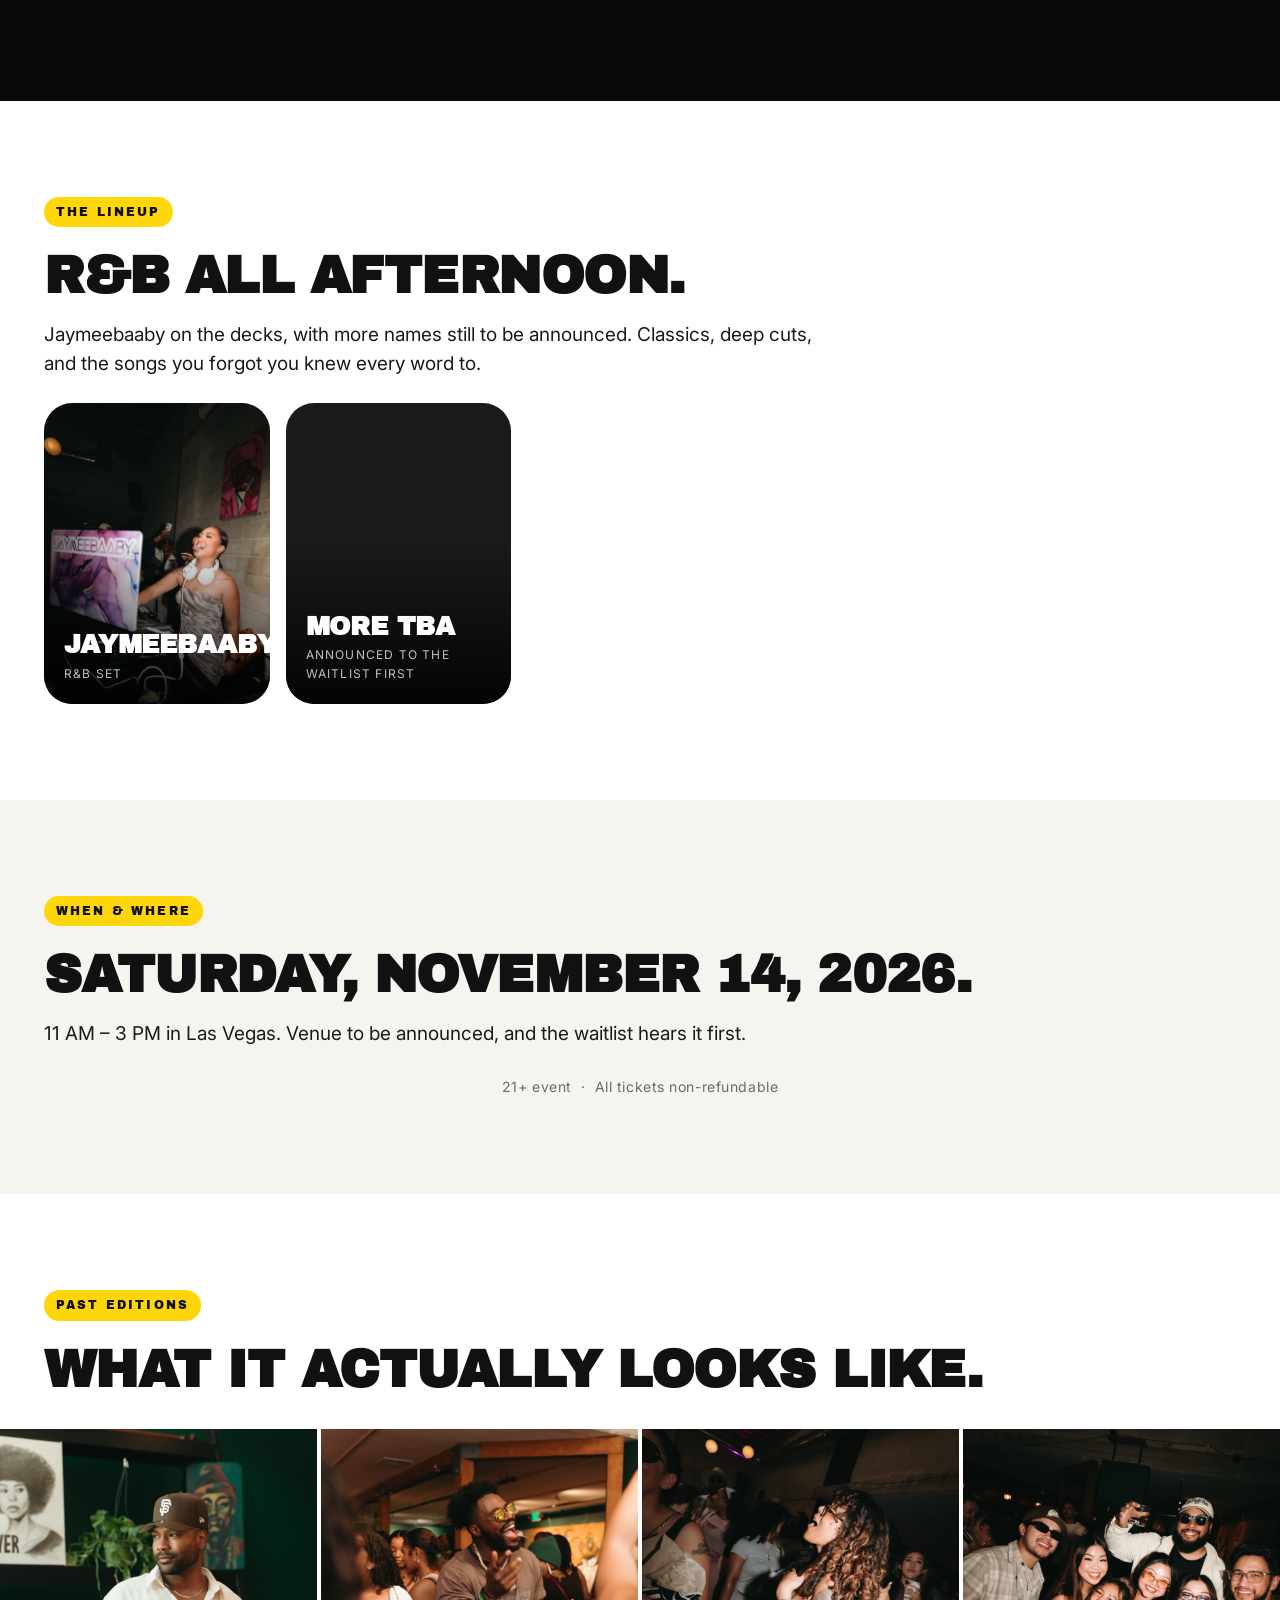
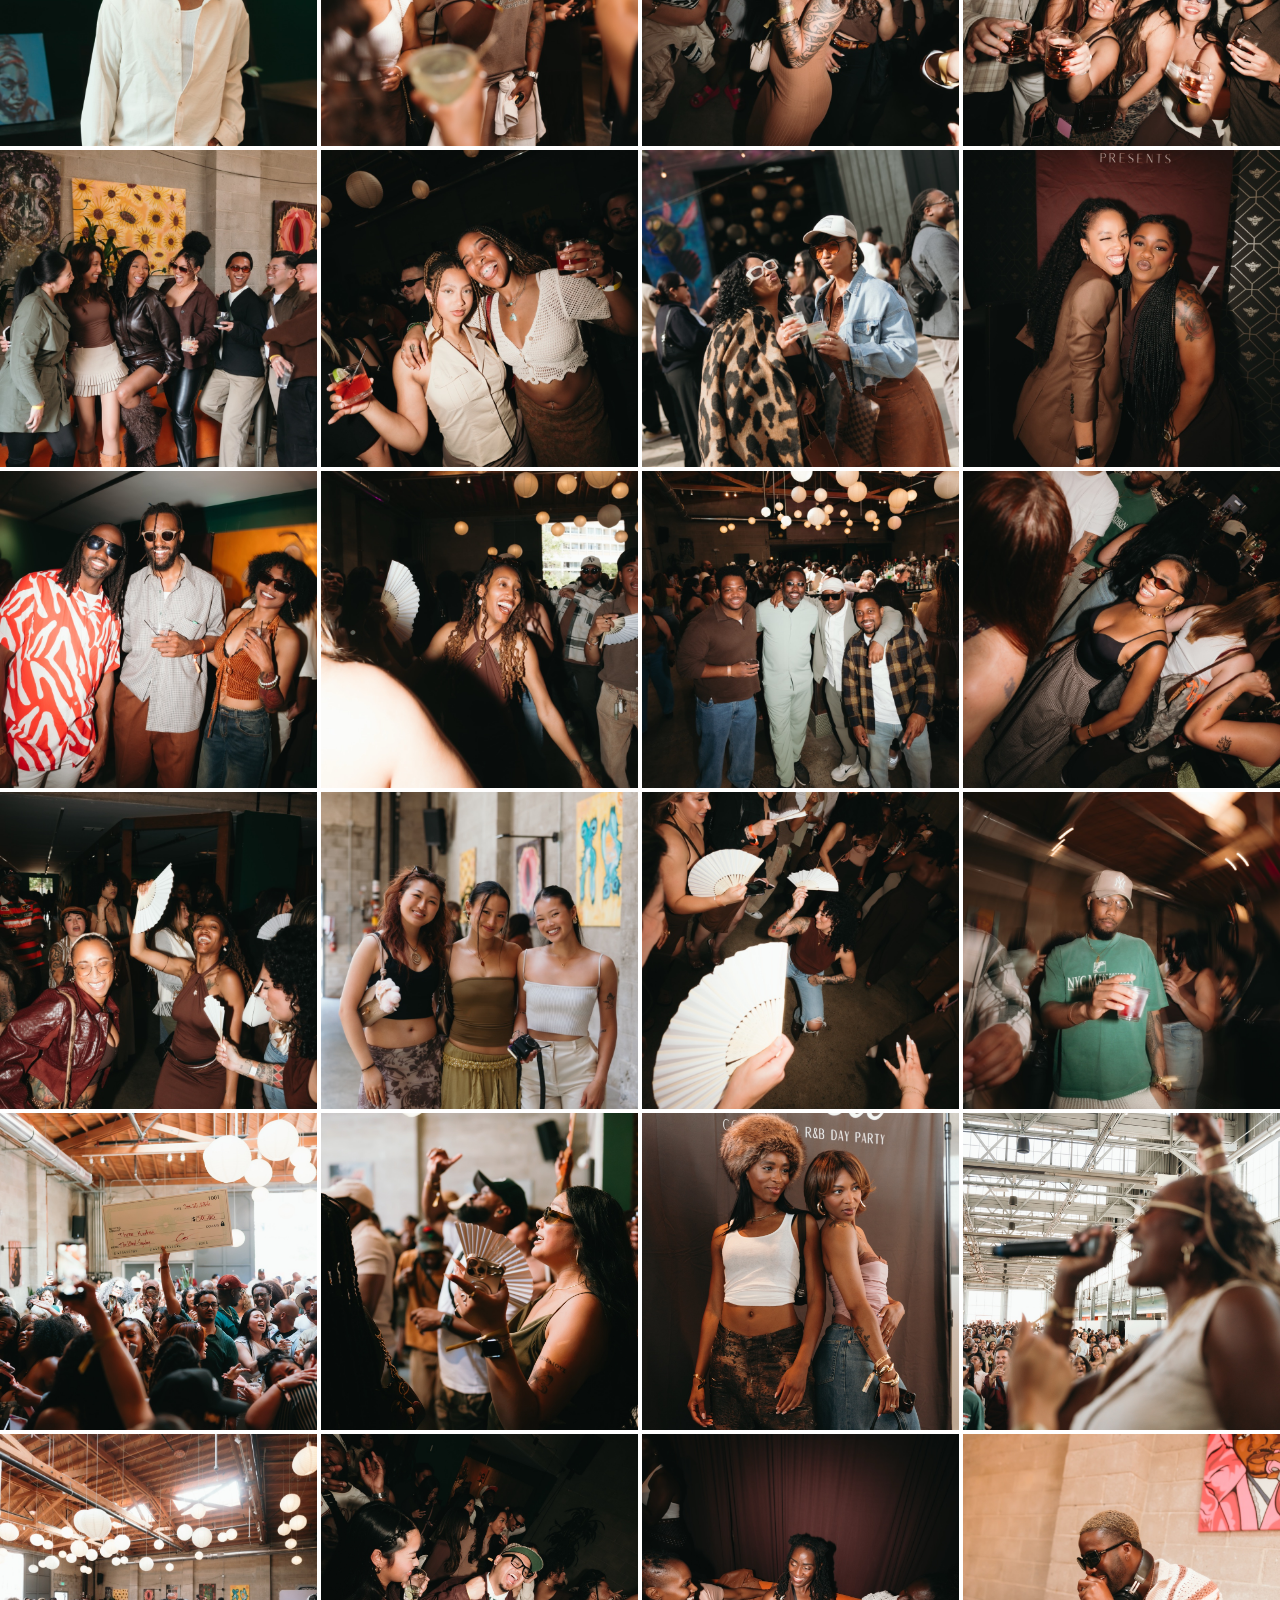
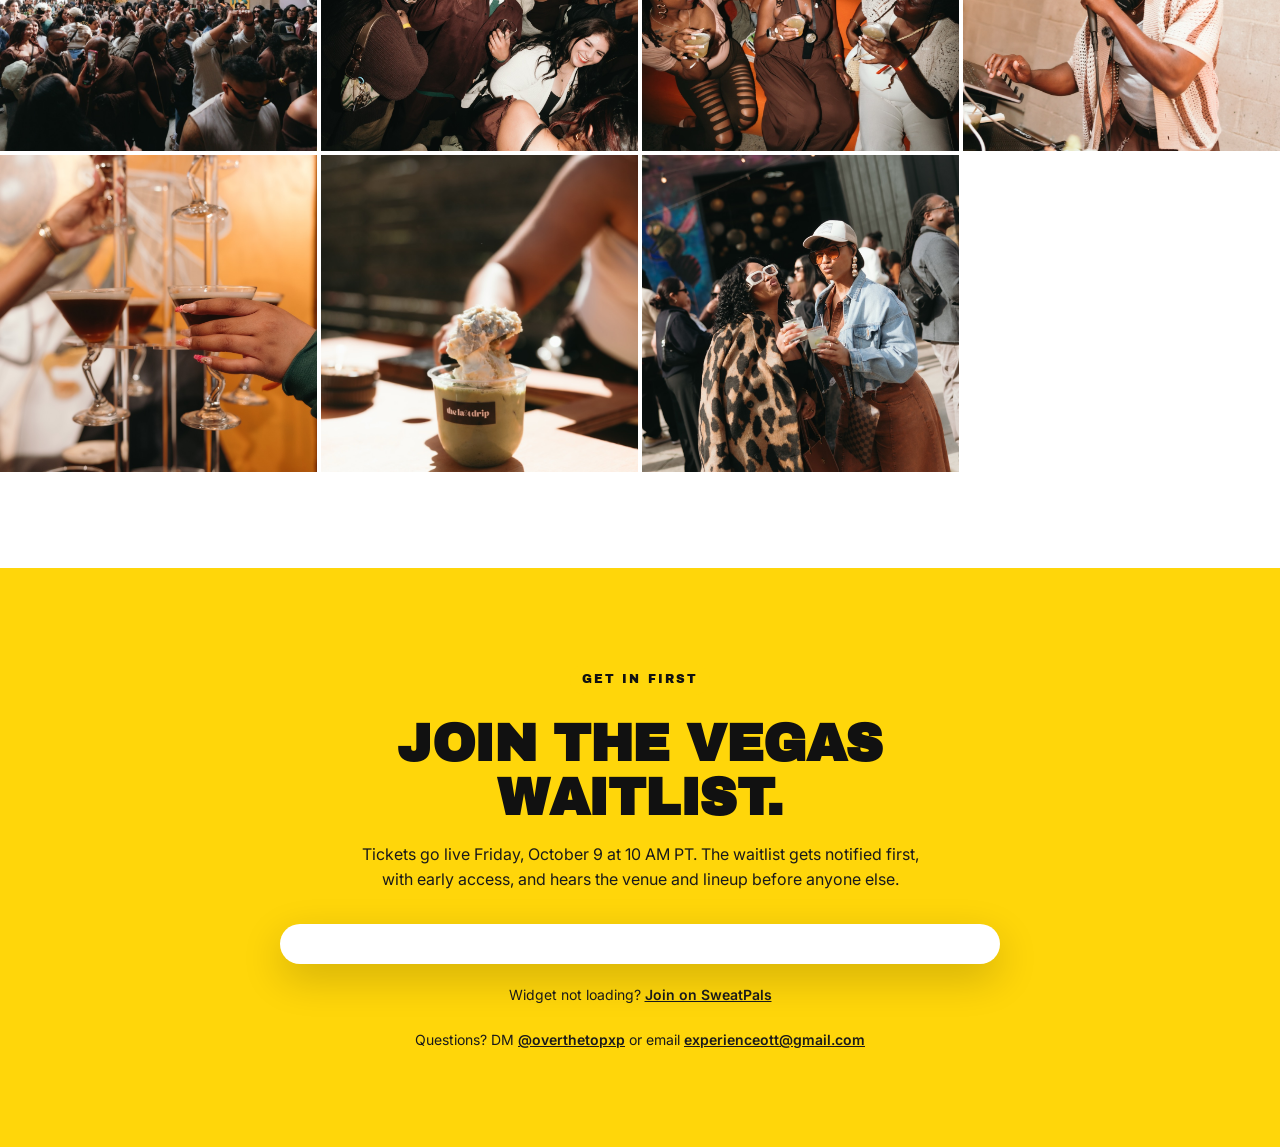
==== commit faa5de0f: "Vegas: confirmed details and on-page SweatPals waitlist widget Sat Nov 14, 2026, 11AM-3PM, venue TBA" ====
--- a/index.html
+++ b/index.html
@@ -4,11 +4,11 @@
 <meta charset="utf-8" />
 <meta name="viewport" content="width=device-width, initial-scale=1, viewport-fit=cover" />
 <meta name="theme-color" content="#FFD60A" />
-<title>The Blend: Coffee & R&B Day Party · Las Vegas · Join the Waitlist</title>
-<meta name="description" content="The Blend is coming to Las Vegas. Over The Top's Coffee & R&B Day Party: R&B classics, coffee & matcha, a cash-prize sing-along, and community. Date and venue drop to the waitlist first. 21+." />
-
-<meta property="og:title" content="The Blend: Coffee & R&B Day Party · Las Vegas · Join the Waitlist" />
-<meta property="og:description" content="Over The Top's Coffee & R&B Day Party is coming to Las Vegas. Join the waitlist to hear the date, venue and ticket drop first. 21+." />
+<title>The Blend: Coffee & R&B Day Party · Las Vegas · November 14, 2026</title>
+<meta name="description" content="The Blend comes to Las Vegas. Over The Top's Coffee & R&B Day Party on Saturday, November 14, 2026, 11AM-3PM. R&B classics with Jaymeebaaby, coffee & matcha, a $200 sing-along, and a complimentary coffee or matcha for the first 50 guests. Tickets from $20. Join the waitlist. 21+." />
+
+<meta property="og:title" content="The Blend: Coffee & R&B Day Party · Las Vegas · Nov 14, 2026" />
+<meta property="og:description" content="Over The Top's Coffee & R&B Day Party is coming to Las Vegas. Saturday, November 14, 2026, 11AM-3PM. Join the waitlist. 21+." />
 <meta property="og:type" content="website" />
 <meta property="og:image" content="https://gabrielgalarza.github.io/the-blend-coffee-and-rb-las-vegas/images/hero.jpg" />
 
@@ -16,7 +16,7 @@
 <link rel="preconnect" href="https://fonts.gstatic.com" crossorigin />
 <link href="https://fonts.googleapis.com/css2?family=Archivo+Black&family=Inter:wght@400;500;600;700;800;900&display=swap" rel="stylesheet" />
 
-<link rel="stylesheet" href="styles.css?v=7" />
+<link rel="stylesheet" href="styles.css?v=9" />
 
 <!-- Meta Pixel Code (OTT pixel, same as LA) -->
 <script>
@@ -38,8 +38,8 @@
 </head>
 <body>
 
-<!-- All waitlist CTAs point at the SweatPals waitlist, not the ticketing page.
-     TODO: replace SWEATPALS_WAITLIST_URL everywhere once the Vegas waitlist exists. -->
+<!-- Signup happens on the page: every CTA scrolls to #register, where the SweatPals
+     waitlist widget is embedded. The direct SweatPals link is only a fallback under it. -->
 <header class="nav">
   <a href="#top" class="nav__brand">
     <img class="brand-mark" src="logos/ott.png" alt="Over The Top" />
@@ -48,11 +48,13 @@
   </a>
   <nav class="nav__links">
     <a href="#vision">Vision</a>
-    <a href="#included">What to expect</a>
-    <a href="#gallery">Past editions</a>
+    <a href="#included">Included</a>
+    <a href="#vip">VIP</a>
+    <a href="#lineup">Lineup</a>
+    <a href="#venue">When &amp; where</a>
     <a href="#register">Waitlist</a>
   </nav>
-  <a class="btn btn--small btn--yellow" data-register href="SWEATPALS_WAITLIST_URL" target="_blank" rel="noopener">Join waitlist</a>
+  <a class="btn btn--small btn--yellow" href="#register">Join waitlist</a>
 </header>
 
 <!-- HERO -->
@@ -61,23 +63,23 @@
   <div class="hero__overlay"></div>
   <div class="hero__content">
     <div class="hero__eyebrow">
-      <span class="dot"></span> Las Vegas · Coming soon · Date &amp; venue TBA
+      <span class="dot"></span> Las Vegas · Sat Nov 14, 2026 · 11AM&ndash;3PM
     </div>
     <h1 class="hero__title">
       <span class="line">THE</span>
       <span class="line line--yellow">BLEND</span>
       <span class="line line--small">COFFEE &amp; R&amp;B DAY PARTY</span>
     </h1>
-    <p style="font-family:var(--display); font-size:13px; letter-spacing:.16em; text-transform:uppercase; color:var(--yellow); margin:0 0 26px;">The Blend is coming to Las Vegas</p>
+    <p style="font-family:var(--display); font-size:13px; letter-spacing:.16em; text-transform:uppercase; color:var(--yellow); margin:0 0 26px;">The Blend comes to Las Vegas</p>
     <div class="hero__ctas">
-      <a class="btn btn--yellow btn--lg" data-register href="SWEATPALS_WAITLIST_URL" target="_blank" rel="noopener">Join the waitlist →</a>
-      <a class="btn btn--ghost btn--lg" href="#included">See what to expect</a>
+      <a class="btn btn--yellow btn--lg" href="#register">Join the waitlist →</a>
+      <a class="btn btn--ghost btn--lg" href="#included">See what's included</a>
     </div>
     <div class="hero__partners">
       <span class="hero__partners-label">Good to know</span>
       <p style="font-size:14px; color:rgba(255,255,255,.82); margin:0; max-width:580px;">
-        Tickets aren't on sale yet. Join the waitlist and you'll hear the date, the venue and the ticket drop
-        before anyone else · 21+ event.
+        Tickets go live Fri Oct 9 at 10AM PT. Waitlist gets early access · 21+ event · Venue TBA · First 50 guests to arrive get a complimentary
+        coffee or matcha · Dress code: coffee tones, matcha colors accepted.
       </p>
     </div>
   </div>
@@ -90,7 +92,7 @@
     <div class="vision__grid">
       <div class="vision__copy">
         <span class="kicker">The vision</span>
-        <h2 class="h2">Coffee, matcha, R&amp;B classics, and a sing-along contest.</h2>
+        <h2 class="h2">Coffee, matcha, R&amp;B classics, and a $200 sing-along contest.</h2>
         <p>
           Over The Top is bringing their concept &ldquo;The Blend&rdquo; from the Bay to Las Vegas: a Coffee &amp; R&amp;B
           Day Party built around your R&amp;B classics, your café drink or espresso martini of choice, and our
@@ -98,23 +100,23 @@
         </p>
       </div>
       <div class="vision__stats">
-        <div class="stat"><div class="stat__num">LV</div><div class="stat__label">First Las Vegas edition</div></div>
-        <div class="stat"><div class="stat__num">TBA</div><div class="stat__label">Date &amp; venue</div></div>
-        <div class="stat"><div class="stat__num">21+</div><div class="stat__label">Event</div></div>
-        <div class="stat"><div class="stat__num">Free</div><div class="stat__label">To join the waitlist</div></div>
+        <div class="stat"><div class="stat__num">$20+</div><div class="stat__label">Tickets from</div></div>
+        <div class="stat"><div class="stat__num">$200</div><div class="stat__label">Sing-along prize</div></div>
+        <div class="stat"><div class="stat__num">4hrs</div><div class="stat__label">Of programming</div></div>
+        <div class="stat"><div class="stat__num">50</div><div class="stat__label">Complimentary coffees &amp; matchas</div></div>
       </div>
     </div>
   </div>
 </section>
 
-<!-- WHAT TO EXPECT (format from past editions; no Vegas-specific promises) -->
+<!-- INCLUDED WITH EVERY TICKET -->
 <section class="band" id="included">
   <div class="container">
     <span class="kicker">The experience</span>
-    <h2 class="h2">What to expect.</h2>
+    <h2 class="h2">Included in your experience.</h2>
     <p class="lede" style="margin:-12px 0 24px; max-width:780px;">
-      The format behind every Blend across the Bay: R&amp;B DJs, a cash-prize sing-along, coffee and matcha, and a
-      photo booth. Vegas details drop to the waitlist first.
+      The DJs, the $200 sing-along, the photo booth, and a complimentary coffee or matcha for the first 50 guests
+      to arrive. All included in your experience.
     </p>
 
     <div class="rail" data-rail>
@@ -123,11 +125,11 @@
         <div class="rail__track">
 
           <article class="card card--rail" data-card>
-            <img class="card__img" src="images/dj-black-woman.jpg" alt="A DJ dancing behind the decks at a past Blend" />
+            <img class="card__img" src="images/jaymeebaaby.jpg" alt="Jaymeebaaby DJing a live R&B set" />
             <div class="card__body">
               <h3 class="card__title">Live R&amp;B DJ Sets</h3>
               <div class="card__expand">
-                <p>R&amp;B classics all afternoon. Vegas lineup to be announced.</p>
+                <p>R&amp;B classics all afternoon with Jaymeebaaby. More names to be announced.</p>
               </div>
               <button class="card__toggle" aria-label="Expand">+</button>
             </div>
@@ -136,20 +138,20 @@
           <article class="card card--rail" data-card>
             <img class="card__img" src="images/singalong-cash-prize.jpg" alt="Winner holding the sing-along prize check at a past Blend" />
             <div class="card__body">
-              <h3 class="card__title">Sing-Along Contest</h3>
-              <div class="card__expand">
-                <p>Grab the mic for our infamous sing-along contest. Your R&amp;B moment, best voice takes the cash.</p>
+              <h3 class="card__title">$200 Sing-Along Contest</h3>
+              <div class="card__expand">
+                <p>Grab the mic for the $200 sing-along contest. Your R&amp;B moment, best voice takes the cash.</p>
               </div>
               <button class="card__toggle" aria-label="Expand">+</button>
             </div>
           </article>
 
           <article class="card card--rail" data-card>
-            <img class="card__img" src="images/cafe.jpg" alt="Coffee and matcha at the café" />
-            <div class="card__body">
-              <h3 class="card__title">Coffee &amp; Matcha</h3>
-              <div class="card__expand">
-                <p>Café drinks all afternoon, alongside espresso martinis for the 21+ crowd.</p>
+            <img class="card__img" src="images/cafe.jpg" alt="First coffee or matcha free" />
+            <div class="card__body">
+              <h3 class="card__title">Complimentary Coffee or Matcha</h3>
+              <div class="card__expand">
+                <p>The first 50 guests to arrive get a complimentary coffee or matcha latte, courtesy of OTT.</p>
               </div>
               <button class="card__toggle" aria-label="Expand">+</button>
             </div>
@@ -173,31 +175,113 @@
   </div>
 </section>
 
-<!-- TODO(vegas): VIP perks depend on the Vegas sponsor/venue deal. Fill in and remove `hidden`. -->
-<section class="band band--dark" id="vip" hidden>
+<!-- VIP -->
+<section class="band band--dark" id="vip">
   <div class="container">
     <span class="kicker kicker--yellow">VIP / Members</span>
     <h2 class="h2 h2--light">What's included with VIP access.</h2>
     <p class="lede" style="color:rgba(255,255,255,.7); margin:-12px 0 24px; max-width:780px;">
-      OTT members are automatically VIPs. Your membership includes VIP access.
-    </p>
-  </div>
-</section>
-
-<!-- TODO(vegas): lineup. Add DJ tiles (3:4, 1400px tall) and remove `hidden`. -->
-<section class="band" id="lineup" hidden>
+      VIP tickets include coffee, matcha and specialty cocktails. OTT members are automatically VIPs. Your membership
+      includes VIP access.
+    </p>
+
+    <div class="rail" data-rail>
+      <button class="rail__nav rail__nav--prev" type="button" aria-label="Previous">‹</button>
+      <div class="rail__viewport">
+        <div class="rail__track">
+
+          <article class="card card--rail card--dark" data-card>
+            <img class="card__img" src="images/vip-matcha.jpg" alt="Coffee and matcha lattes" />
+            <div class="card__body">
+              <div class="card__access-row">
+                <span class="card__access card__access--vip">Included</span>
+                <span class="card__attr">VIP &amp; members</span>
+              </div>
+              <h3 class="card__title">Coffee &amp; Matcha</h3>
+              <p class="card__sub">Café lattes included with VIP</p>
+              <div class="card__expand">
+                <p>Coffee and matcha lattes are included for VIP and members.</p>
+              </div>
+              <button class="card__toggle" aria-label="Expand">+</button>
+            </div>
+          </article>
+
+          <article class="card card--rail card--dark" data-card>
+            <img class="card__img" src="images/vip-espresso.jpg" alt="Espresso martini tower" />
+            <div class="card__body">
+              <div class="card__access-row">
+                <span class="card__access card__access--vip">Included · 21+</span>
+                <span class="card__attr">VIP &amp; members</span>
+              </div>
+              <h3 class="card__title">Specialty Cocktails</h3>
+              <p class="card__sub">Included with VIP</p>
+              <div class="card__expand">
+                <p>Specialty cocktails are included for VIP and members. 21+.</p>
+              </div>
+              <button class="card__toggle" aria-label="Expand">+</button>
+            </div>
+          </article>
+
+          <article class="card card--rail card--dark" data-card>
+            <img class="card__img" src="images/vip-lounge.jpg" alt="OTT members at a past Blend" />
+            <div class="card__body">
+              <div class="card__access-row">
+                <span class="card__access card__access--vip">Members</span>
+                <span class="card__attr">automatic</span>
+              </div>
+              <h3 class="card__title">Members Are VIP</h3>
+              <p class="card__sub">Your membership includes VIP access</p>
+              <div class="card__expand">
+                <p>OTT members are automatically VIPs at The Blend. No separate VIP ticket needed.</p>
+              </div>
+              <button class="card__toggle" aria-label="Expand">+</button>
+            </div>
+          </article>
+
+        </div>
+      </div>
+      <button class="rail__nav rail__nav--next" type="button" aria-label="Next">›</button>
+    </div>
+  </div>
+</section>
+
+<!-- DJ LINEUP. TODO(vegas): replace the TBA tile as DJs confirm (3:4 tiles, 1400px tall). -->
+<section class="band" id="lineup">
   <div class="container">
     <span class="kicker">The lineup</span>
     <h2 class="h2">R&amp;B all afternoon.</h2>
-    <div class="dj-grid"></div>
-  </div>
-</section>
-
-<!-- TODO(vegas): venue, date/time and directions link. Remove `hidden` once announced. -->
-<section class="band band--cream" id="venue" hidden>
-  <div class="container">
-    <span class="kicker">Venue &amp; directions</span>
-    <h2 class="h2">Venue TBA.</h2>
+    <p class="lede" style="margin:-12px 0 24px; max-width:780px;">
+      Jaymeebaaby on the decks, with more names still to be announced. Classics, deep cuts, and the songs you forgot
+      you knew every word to.
+    </p>
+
+    <div class="dj-grid">
+      <article class="dj">
+        <img class="dj__img" src="images/jaymeebaaby.jpg" alt="Jaymeebaaby" />
+        <div class="dj__overlay">
+          <h3 class="dj__name">Jaymeebaaby</h3>
+          <p class="dj__role">R&amp;B set</p>
+        </div>
+      </article>
+
+      <article class="dj">
+        <div class="dj__overlay">
+          <h3 class="dj__name">More TBA</h3>
+          <p class="dj__role">Announced to the waitlist first</p>
+        </div>
+      </article>
+    </div>
+  </div>
+</section>
+
+<!-- WHEN & WHERE. TODO(vegas): venue name, address and a "Get directions" button once announced. -->
+<section class="band band--cream" id="venue">
+  <div class="container">
+    <span class="kicker">When &amp; where</span>
+    <h2 class="h2">Saturday, November 14, 2026.</h2>
+    <p class="lede" style="margin:-12px 0 28px; max-width:780px;">
+      11 AM &ndash; 3 PM in Las Vegas. Venue to be announced, and the waitlist hears it first.
+    </p>
     <p style="text-align:center; margin:22px 0 0; font-size:14px; color:var(--gray-500); letter-spacing:.04em;">
       21+ event &nbsp;·&nbsp; All tickets non-refundable
     </p>
@@ -256,11 +340,21 @@
     <span class="kicker">Get in first</span>
     <h2 class="h2" style="margin-bottom:16px;">Join the Vegas waitlist.</h2>
     <p style="margin:0 auto 32px; max-width:560px; font-size:16px; color:var(--ink-2);">
-      Waitlisted guests hear the date, venue and lineup first, and get first access when tickets drop.
-    </p>
-    <div class="cta-row">
-      <a class="btn btn--black btn--lg" data-register href="SWEATPALS_WAITLIST_URL" target="_blank" rel="noopener">Join the waitlist →</a>
-    </div>
+      Tickets go live Friday, October 9 at 10 AM PT. The waitlist gets notified first, with early access, and
+      hears the venue and lineup before anyone else.
+    </p>
+  </div>
+  <div class="container">
+    <div class="waitlist-widget">
+      <!-- Sweatpals widget begin -->
+      <script src="https://sweatpals.com/static/embed/event/checkout/script.js?priceMode=several&enableAutoEmbed=true&eventAlias=the-blend-coffee-and-rb-las-vegas&size=lg&colorHex=000000&fontFamily=Poppins&priceTiersJson=%255B%2522b3892c83-133e-44bd-a590-660301bff181%2522%255D"></script>
+      <!-- Sweatpals widget end -->
+    </div>
+  </div>
+  <div class="container container--narrow text-center">
+    <p style="margin:20px 0 0; font-size:14px; color:var(--ink-2);">
+      Widget not loading? <a data-register href="https://sweatpals.com/event/the-blend-coffee-and-rb-las-vegas" target="_blank" rel="noopener" style="font-weight:600; text-decoration:underline;">Join on SweatPals</a>
+    </p>
     <p style="margin:24px 0 0; font-size:14px; color:var(--ink-2);">
       Questions? DM <a href="https://instagram.com/overthetopxp" target="_blank" rel="noopener" style="font-weight:600; text-decoration:underline;">@overthetopxp</a>
       or email <a href="mailto:experienceott@gmail.com" style="font-weight:600; text-decoration:underline;">experienceott@gmail.com</a>
@@ -268,6 +362,6 @@
   </div>
 </section>
 
-<script src="script.js?v=7"></script>
+<script src="script.js?v=9"></script>
 </body>
 </html>
--- a/styles.css
+++ b/styles.css
@@ -1555,3 +1555,19 @@
   max-height: calc(90vh - 46px);
   border: 0;
 }
+
+/* ============ SWEATPALS WAITLIST WIDGET ============ */
+/* The widget injects its own iframe after the script tag; this just frames it. */
+.waitlist-widget {
+  max-width: 720px;
+  margin: 0 auto;
+  background: var(--white);
+  border-radius: var(--radius-lg);
+  overflow: hidden;
+  box-shadow: var(--shadow-md);
+  padding: 20px 24px;
+}
+.waitlist-widget iframe { display: block; }
+@media (max-width: 600px) {
+  .waitlist-widget { padding: 12px 14px; border-radius: var(--radius); }
+}
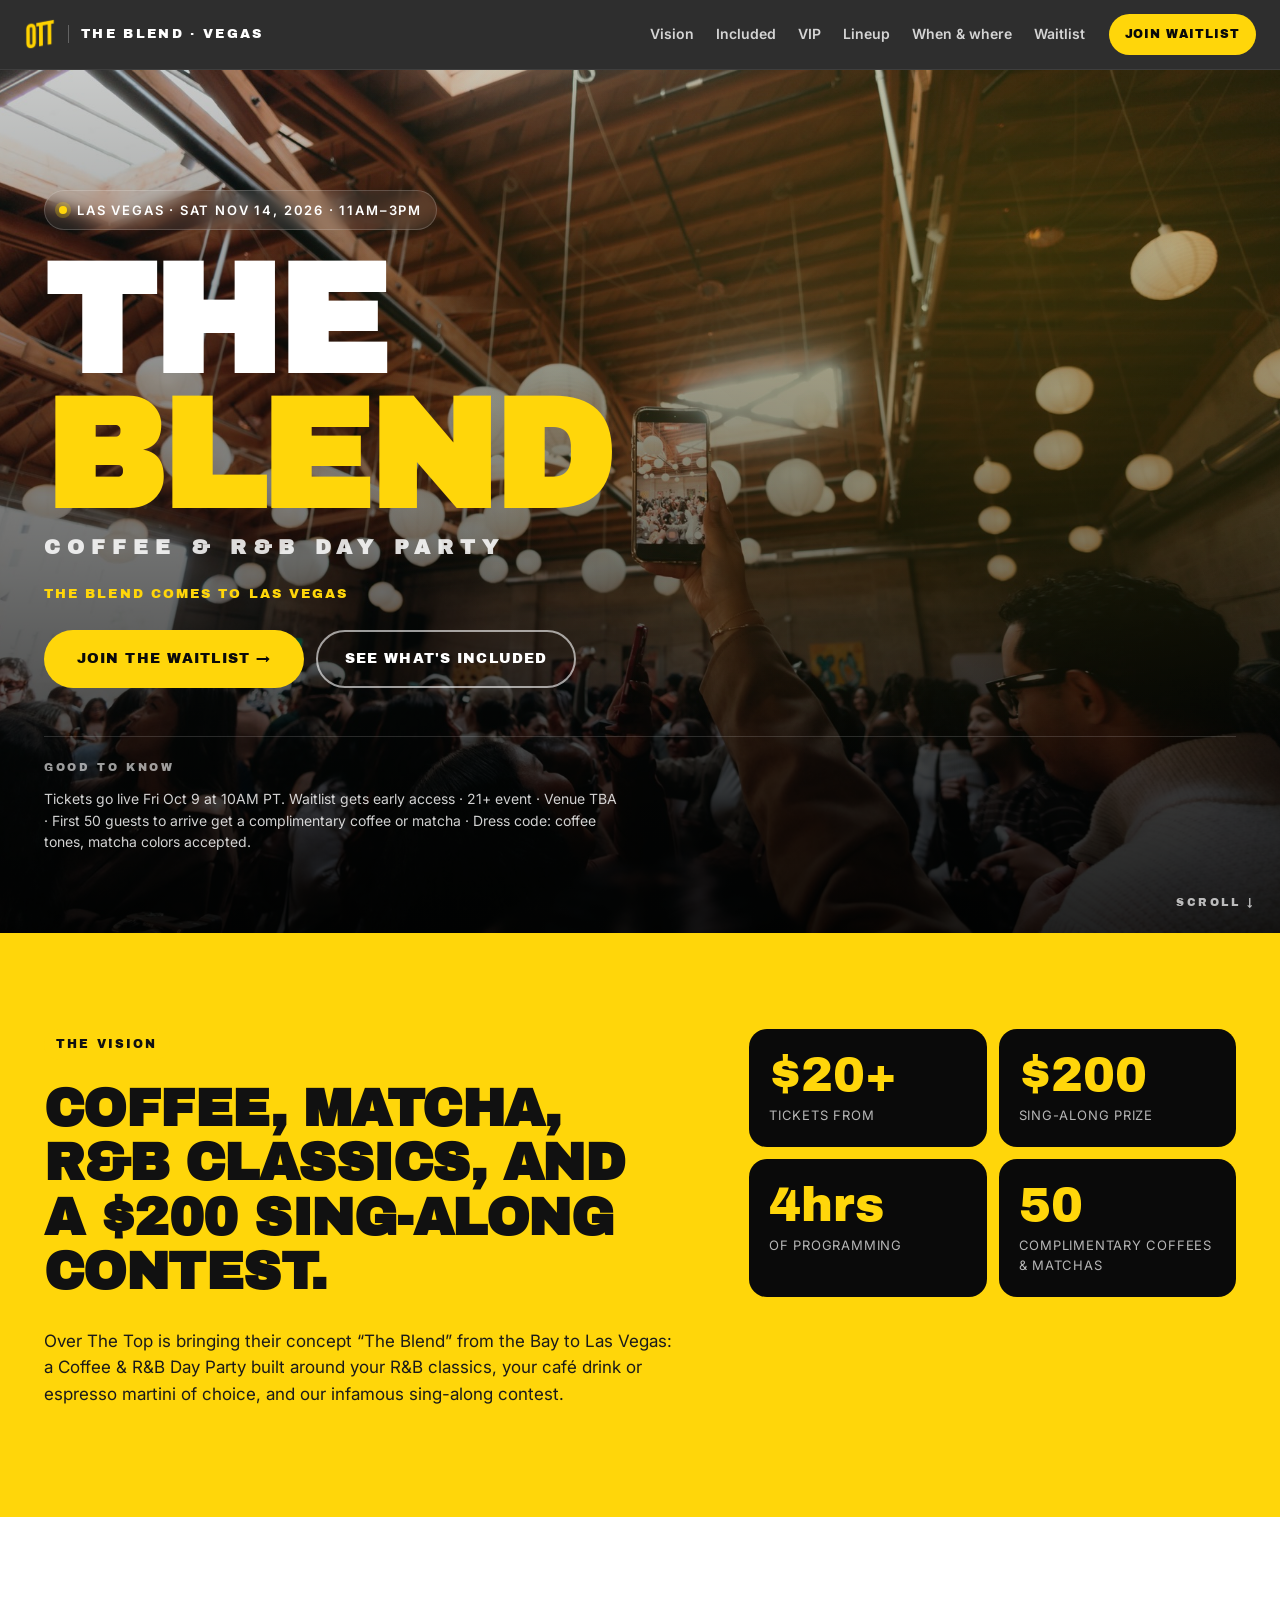
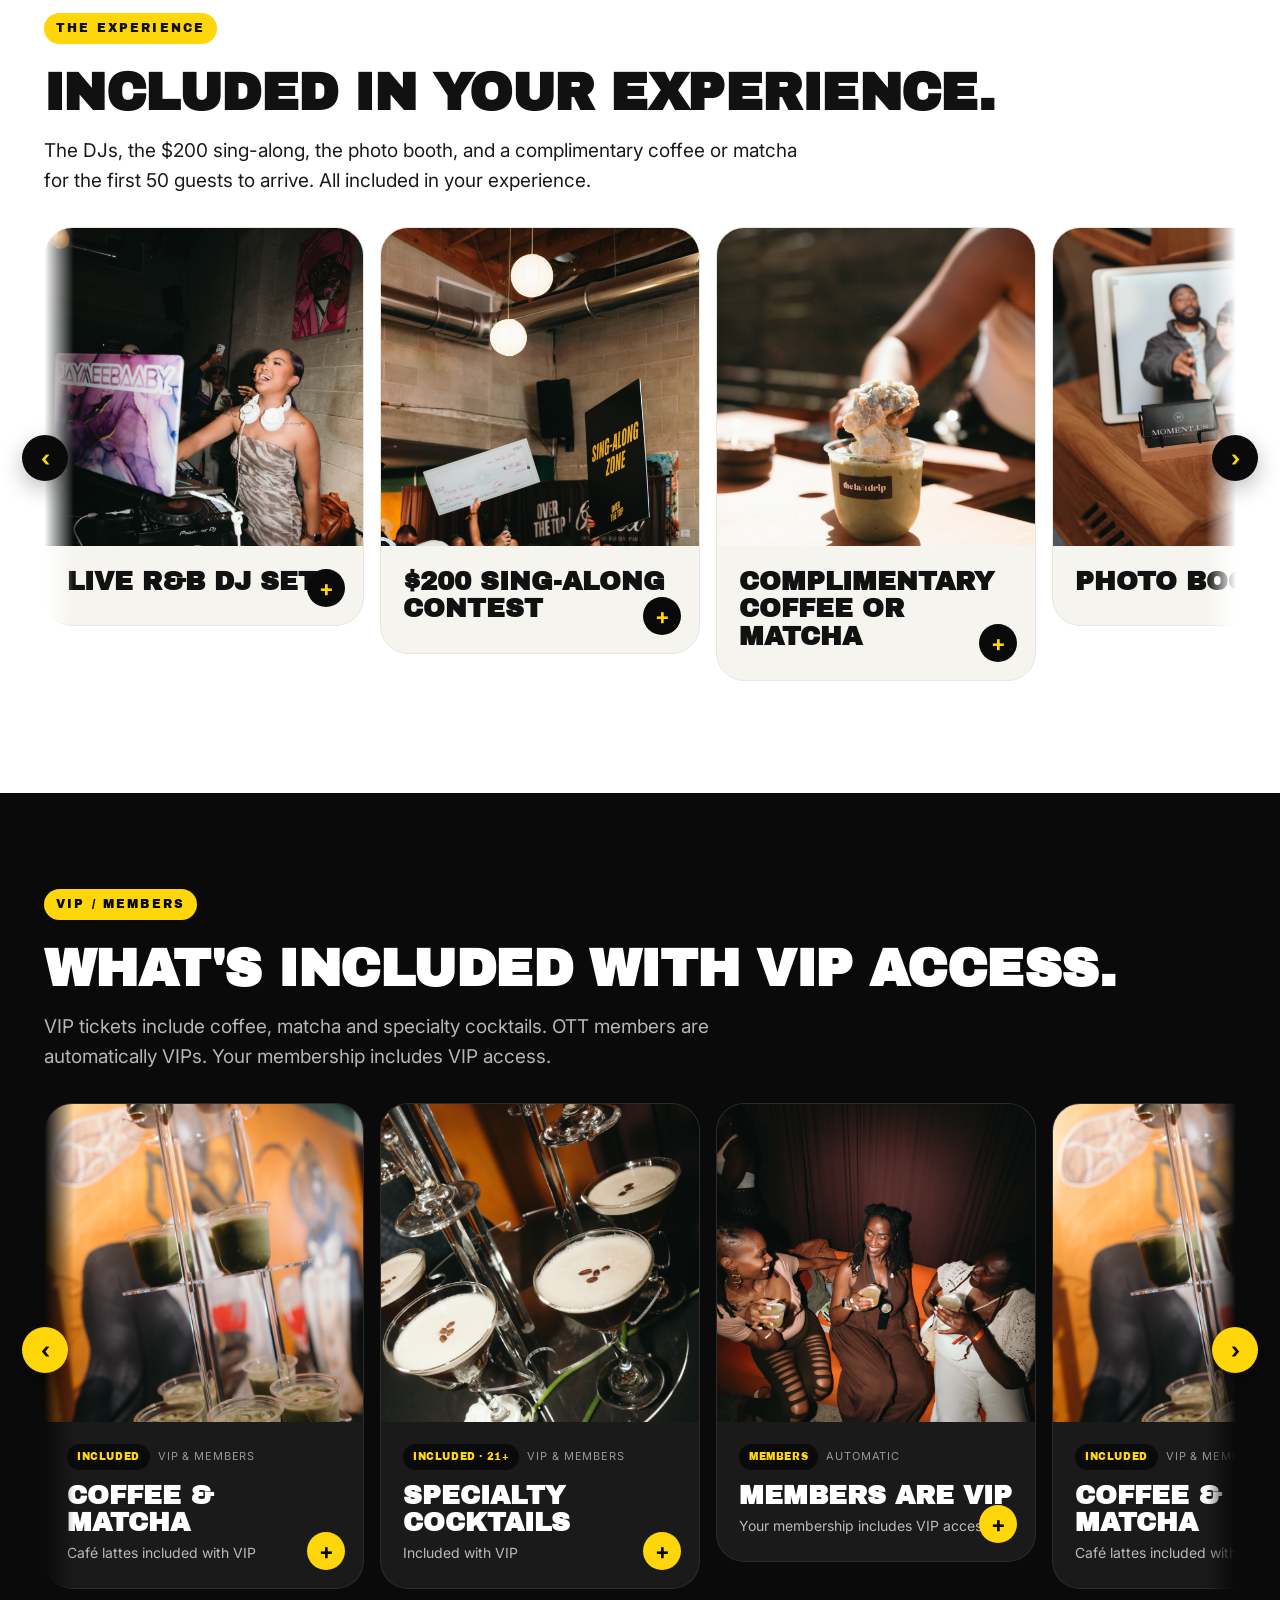
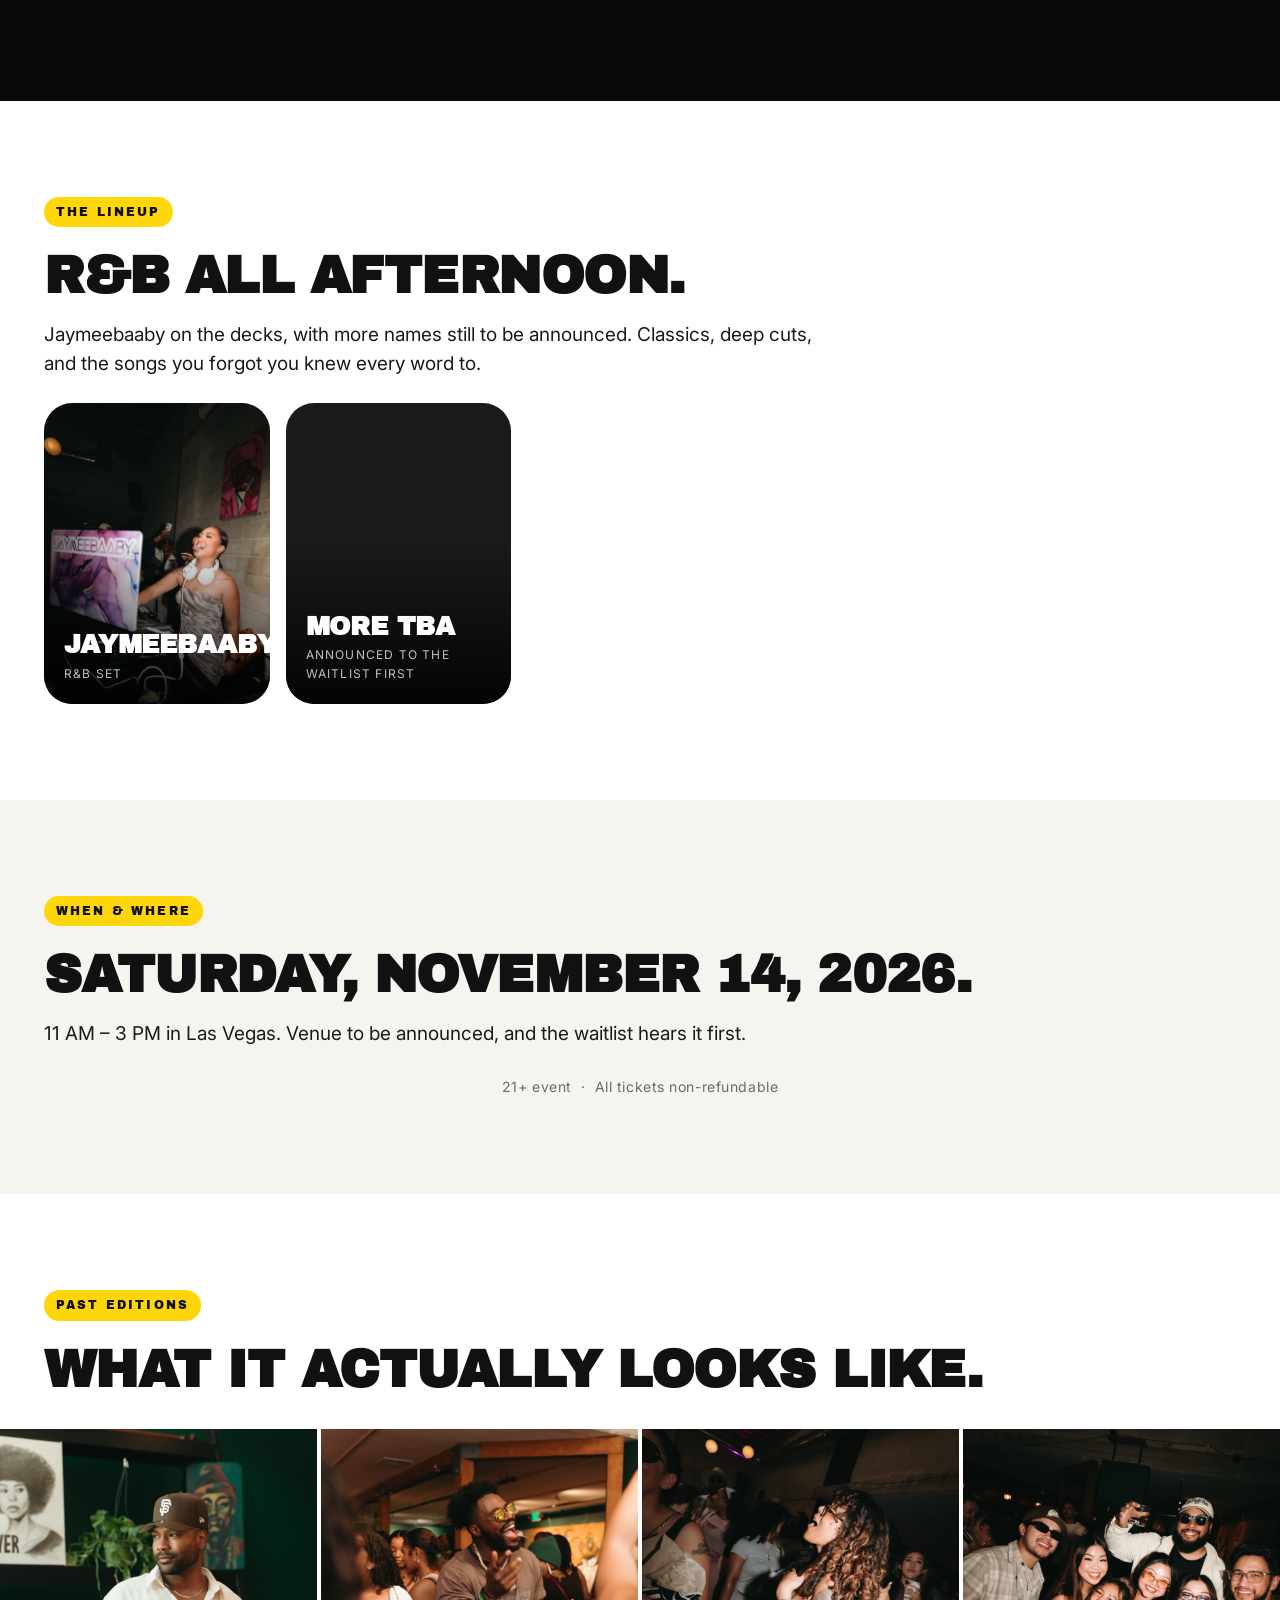
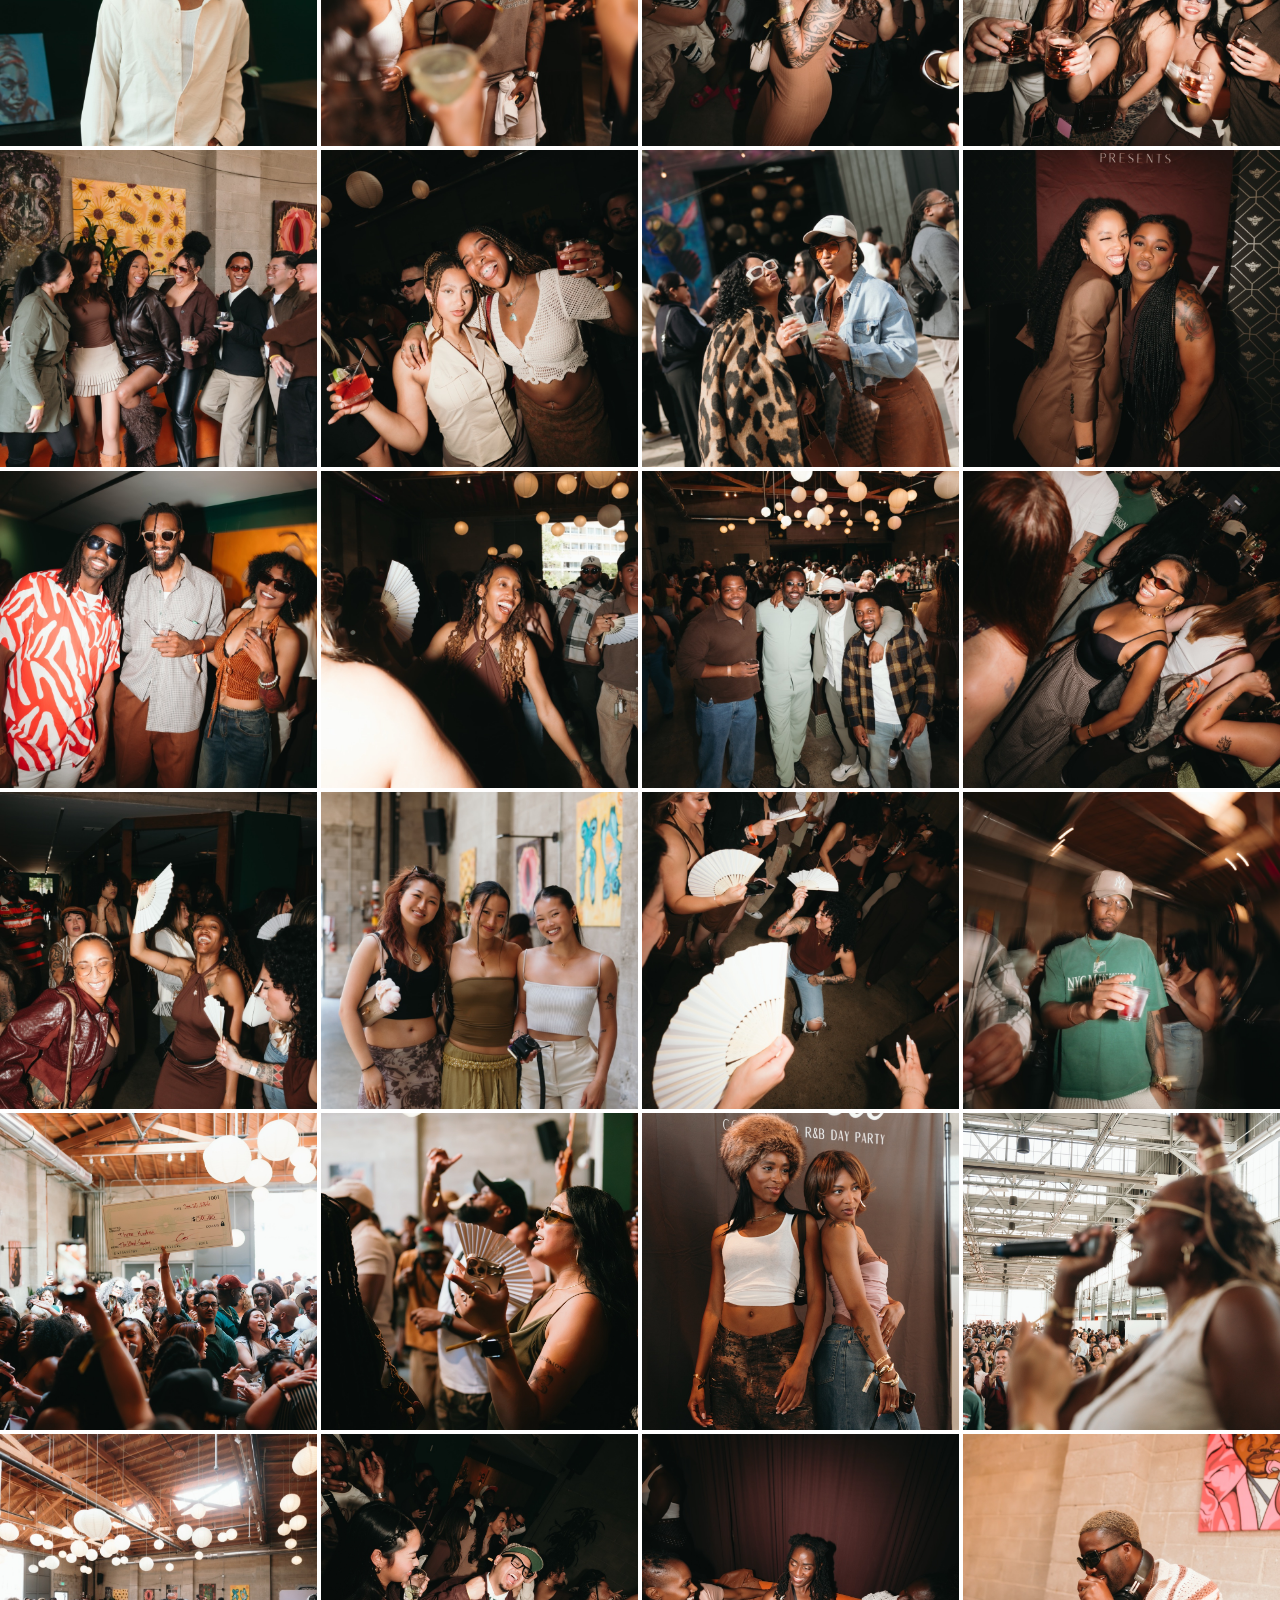
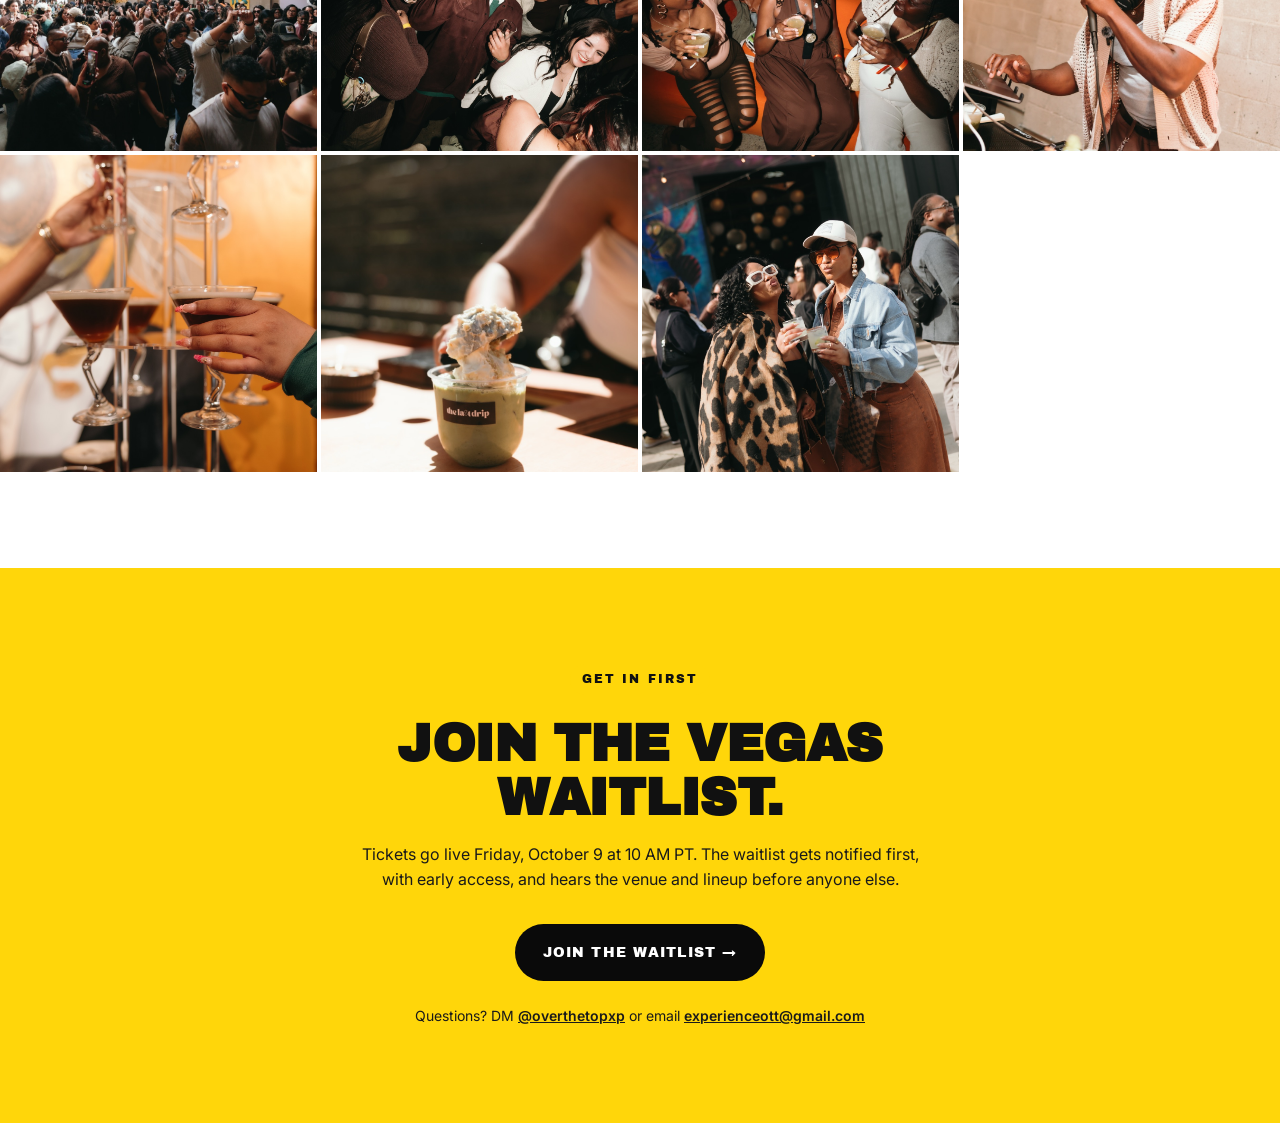
==== commit 3ee398b5: "Waitlist buttons open the SweatPals signup in a popup Replaces the inline event-listing widget. Ever" ====
--- a/index.html
+++ b/index.html
@@ -16,7 +16,7 @@
 <link rel="preconnect" href="https://fonts.gstatic.com" crossorigin />
 <link href="https://fonts.googleapis.com/css2?family=Archivo+Black&family=Inter:wght@400;500;600;700;800;900&display=swap" rel="stylesheet" />
 
-<link rel="stylesheet" href="styles.css?v=9" />
+<link rel="stylesheet" href="styles.css?v=11" />
 
 <!-- Meta Pixel Code (OTT pixel, same as LA) -->
 <script>
@@ -38,8 +38,8 @@
 </head>
 <body>
 
-<!-- Signup happens on the page: every CTA scrolls to #register, where the SweatPals
-     waitlist widget is embedded. The direct SweatPals link is only a fallback under it. -->
+<!-- Every "Join the waitlist" button opens the SweatPals waitlist form in a popup
+     (#waitlist-dialog, wired up in script.js). The href is the no-JS fallback. -->
 <header class="nav">
   <a href="#top" class="nav__brand">
     <img class="brand-mark" src="logos/ott.png" alt="Over The Top" />
@@ -54,7 +54,7 @@
     <a href="#venue">When &amp; where</a>
     <a href="#register">Waitlist</a>
   </nav>
-  <a class="btn btn--small btn--yellow" href="#register">Join waitlist</a>
+  <a class="btn btn--small btn--yellow" data-waitlist href="https://sweatpals.com/event/the-blend-coffee-and-rb-las-vegas" target="_blank" rel="noopener">Join waitlist</a>
 </header>
 
 <!-- HERO -->
@@ -72,7 +72,7 @@
     </h1>
     <p style="font-family:var(--display); font-size:13px; letter-spacing:.16em; text-transform:uppercase; color:var(--yellow); margin:0 0 26px;">The Blend comes to Las Vegas</p>
     <div class="hero__ctas">
-      <a class="btn btn--yellow btn--lg" href="#register">Join the waitlist →</a>
+      <a class="btn btn--yellow btn--lg" data-waitlist href="https://sweatpals.com/event/the-blend-coffee-and-rb-las-vegas" target="_blank" rel="noopener">Join the waitlist →</a>
       <a class="btn btn--ghost btn--lg" href="#included">See what's included</a>
     </div>
     <div class="hero__partners">
@@ -343,18 +343,9 @@
       Tickets go live Friday, October 9 at 10 AM PT. The waitlist gets notified first, with early access, and
       hears the venue and lineup before anyone else.
     </p>
-  </div>
-  <div class="container">
-    <div class="waitlist-widget">
-      <!-- Sweatpals widget begin -->
-      <script src="https://sweatpals.com/static/embed/event/checkout/script.js?priceMode=several&enableAutoEmbed=true&eventAlias=the-blend-coffee-and-rb-las-vegas&size=lg&colorHex=000000&fontFamily=Poppins&priceTiersJson=%255B%2522b3892c83-133e-44bd-a590-660301bff181%2522%255D"></script>
-      <!-- Sweatpals widget end -->
-    </div>
-  </div>
-  <div class="container container--narrow text-center">
-    <p style="margin:20px 0 0; font-size:14px; color:var(--ink-2);">
-      Widget not loading? <a data-register href="https://sweatpals.com/event/the-blend-coffee-and-rb-las-vegas" target="_blank" rel="noopener" style="font-weight:600; text-decoration:underline;">Join on SweatPals</a>
-    </p>
+    <div class="cta-row">
+      <a class="btn btn--black btn--lg" data-waitlist href="https://sweatpals.com/event/the-blend-coffee-and-rb-las-vegas" target="_blank" rel="noopener">Join the waitlist →</a>
+    </div>
     <p style="margin:24px 0 0; font-size:14px; color:var(--ink-2);">
       Questions? DM <a href="https://instagram.com/overthetopxp" target="_blank" rel="noopener" style="font-weight:600; text-decoration:underline;">@overthetopxp</a>
       or email <a href="mailto:experienceott@gmail.com" style="font-weight:600; text-decoration:underline;">experienceott@gmail.com</a>
@@ -362,6 +353,15 @@
   </div>
 </section>
 
-<script src="script.js?v=9"></script>
+<!-- SweatPals waitlist popup. The form URL is what SweatPals' own checkout widget
+     opens for this event's waitlist tier; if the tier changes in SweatPals, update
+     priceTierId (and priceTiersJson) here. Loaded on first open. -->
+<dialog class="waitlist-dialog" id="waitlist-dialog" aria-label="Join the waitlist">
+  <button class="waitlist-dialog__close" type="button" data-waitlist-close aria-label="Close">&times;</button>
+  <iframe class="waitlist-dialog__frame" title="SweatPals waitlist signup" allow="payment *"
+    data-src="https://sweatpals.com/embed/the-blend-coffee-and-rb-las-vegas/checkout?loader=false&amp;embedWidget=true&amp;priceTiersJson=%255B%2522b3892c83-133e-44bd-a590-660301bff181%2522%255D&amp;disableCloseCheckout=true&amp;size=lg&amp;waitlist=true&amp;priceTierId=0a40dc21-460e-4463-b857-a0e59024e05e&amp;ticketCount=1"></iframe>
+</dialog>
+
+<script src="script.js?v=11"></script>
 </body>
 </html>
--- a/styles.css
+++ b/styles.css
@@ -1556,18 +1556,38 @@
   border: 0;
 }
 
-/* ============ SWEATPALS WAITLIST WIDGET ============ */
-/* The widget injects its own iframe after the script tag; this just frames it. */
-.waitlist-widget {
-  max-width: 720px;
-  margin: 0 auto;
+/* ============ SWEATPALS WAITLIST POPUP ============ */
+.waitlist-dialog {
+  width: min(560px, calc(100vw - 24px));
+  height: min(760px, calc(100vh - 48px));
+  max-width: none;
+  max-height: none;
+  padding: 0;
+  border: 0;
+  border-radius: var(--radius-lg);
   background: var(--white);
-  border-radius: var(--radius-lg);
   overflow: hidden;
   box-shadow: var(--shadow-md);
-  padding: 20px 24px;
-}
-.waitlist-widget iframe { display: block; }
-@media (max-width: 600px) {
-  .waitlist-widget { padding: 12px 14px; border-radius: var(--radius); }
-}
+}
+.waitlist-dialog::backdrop { background: rgba(0,0,0,.8); }
+.waitlist-dialog__frame {
+  display: block;
+  width: 100%;
+  height: 100%;
+  border: 0;
+}
+.waitlist-dialog__close {
+  position: absolute;
+  top: 10px;
+  right: 10px;
+  z-index: 1;
+  width: 36px;
+  height: 36px;
+  border: 0;
+  border-radius: 50%;
+  background: var(--black);
+  color: var(--white);
+  font-size: 22px;
+  line-height: 1;
+  cursor: pointer;
+}
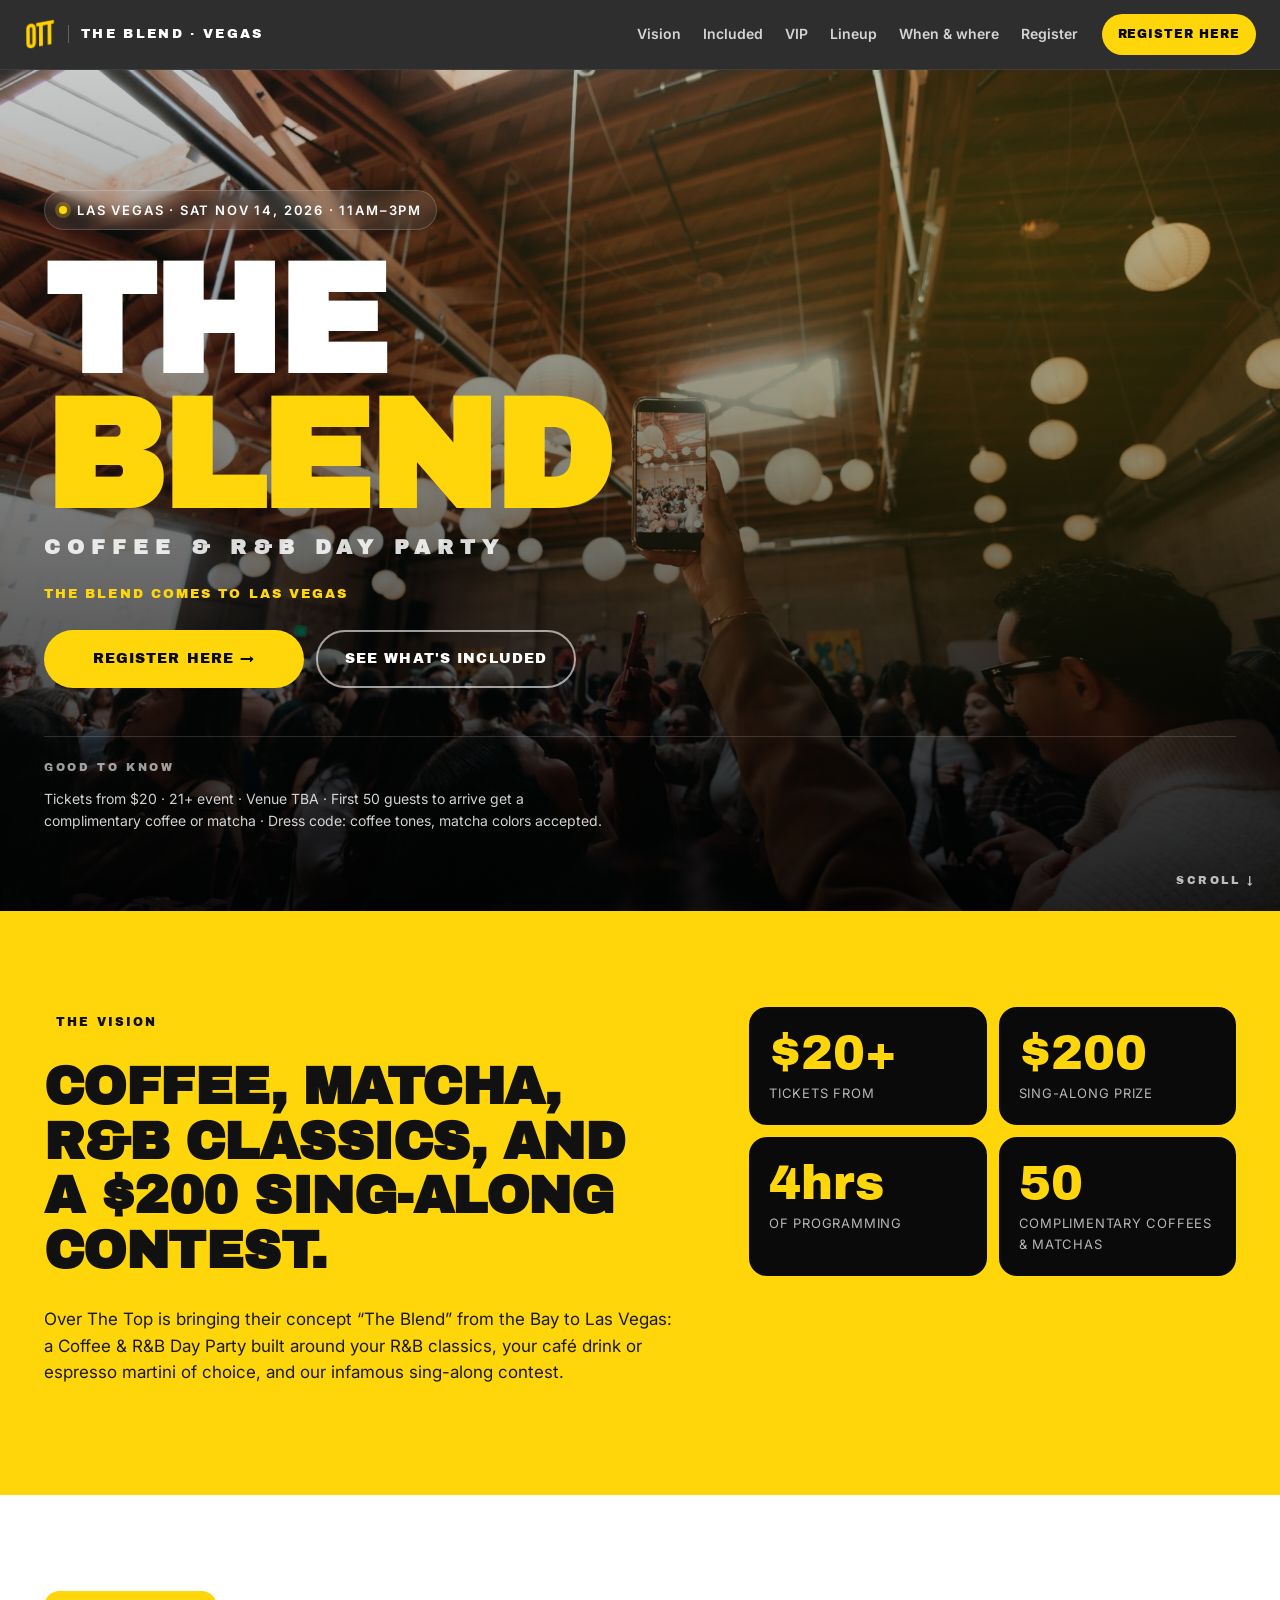
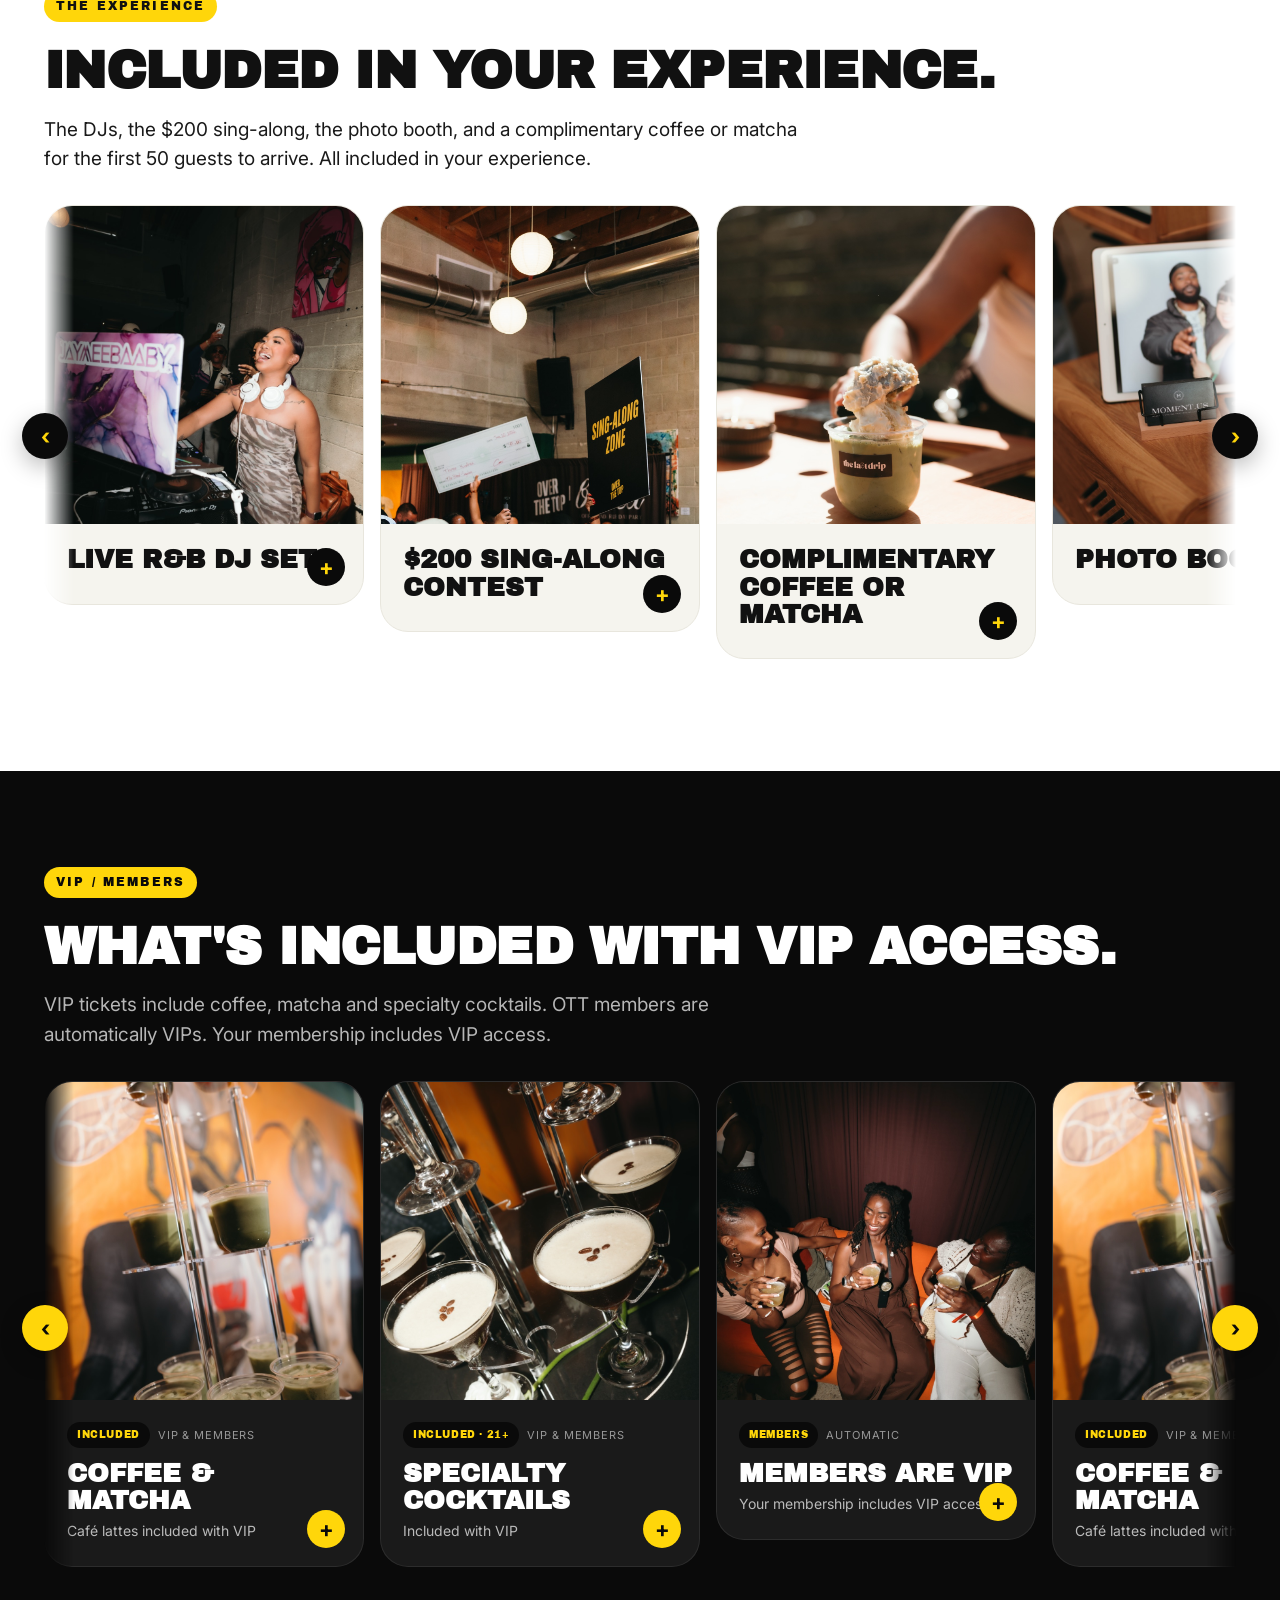
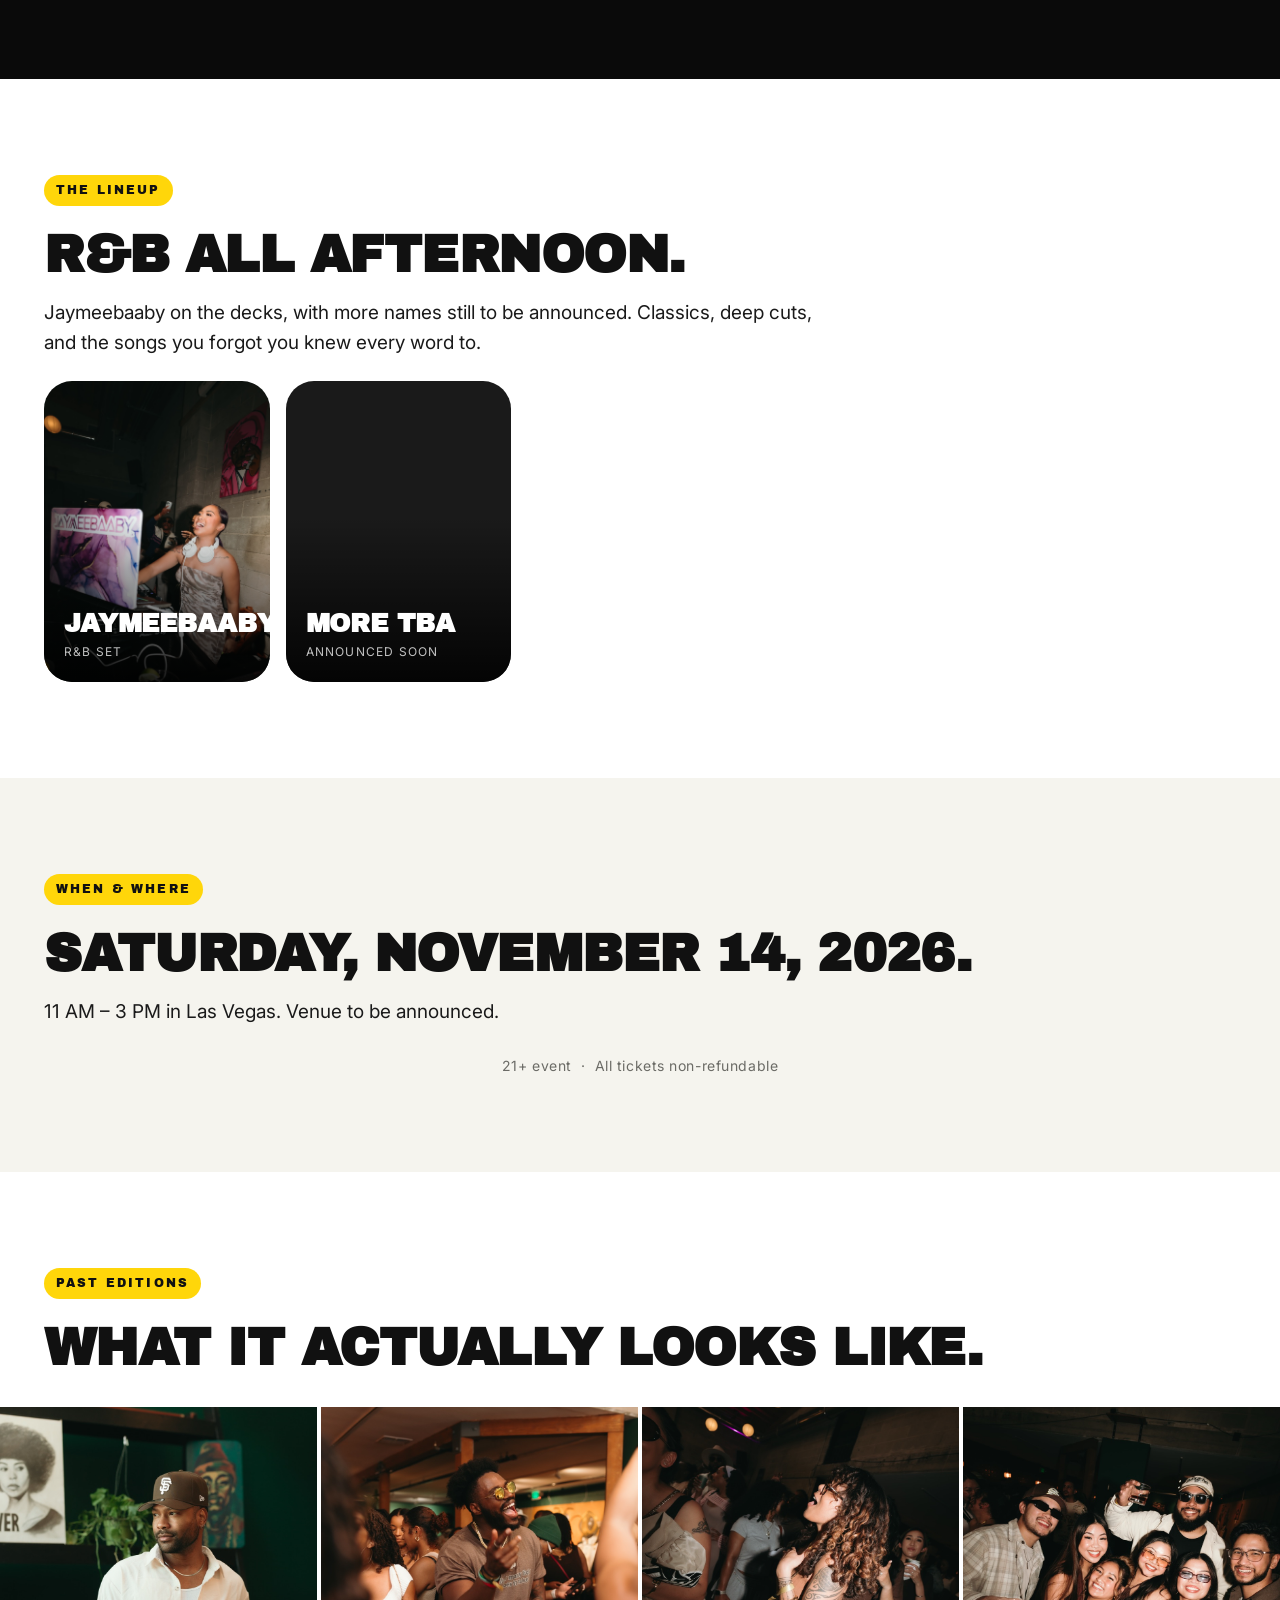
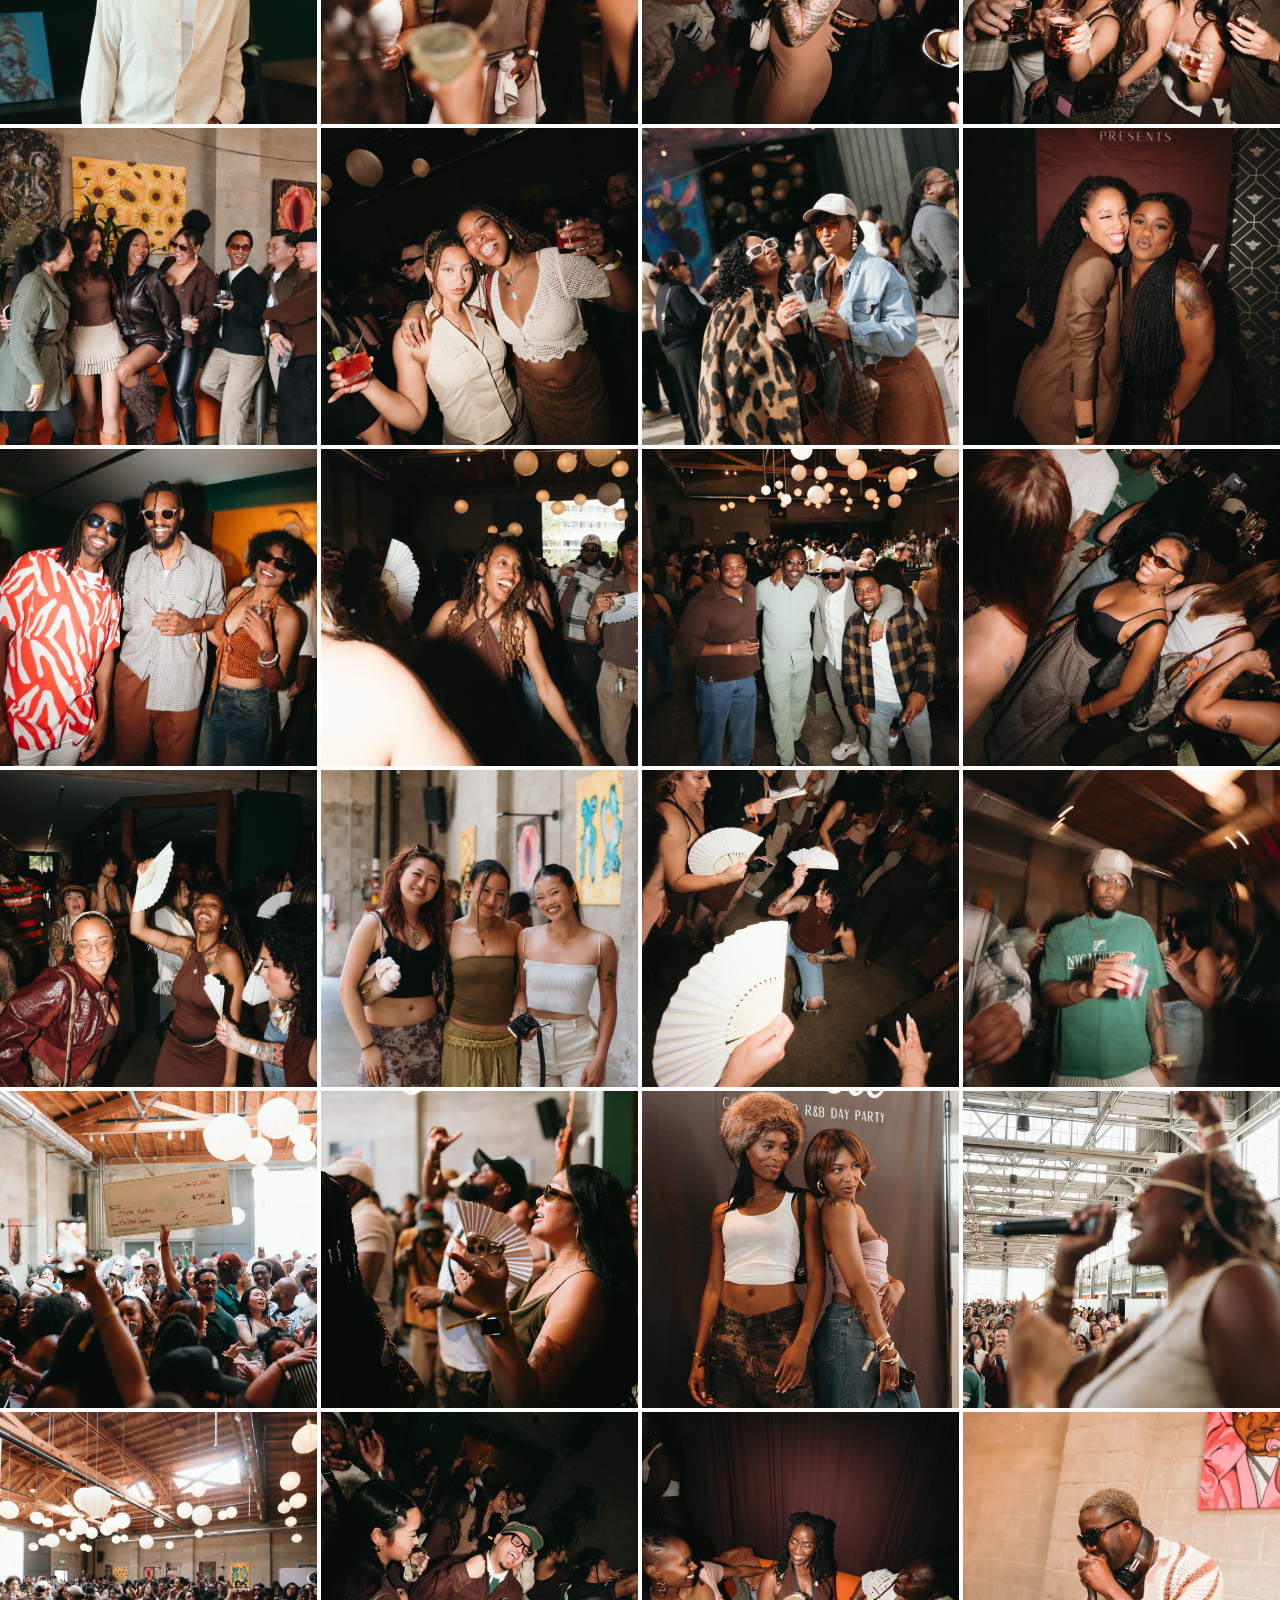
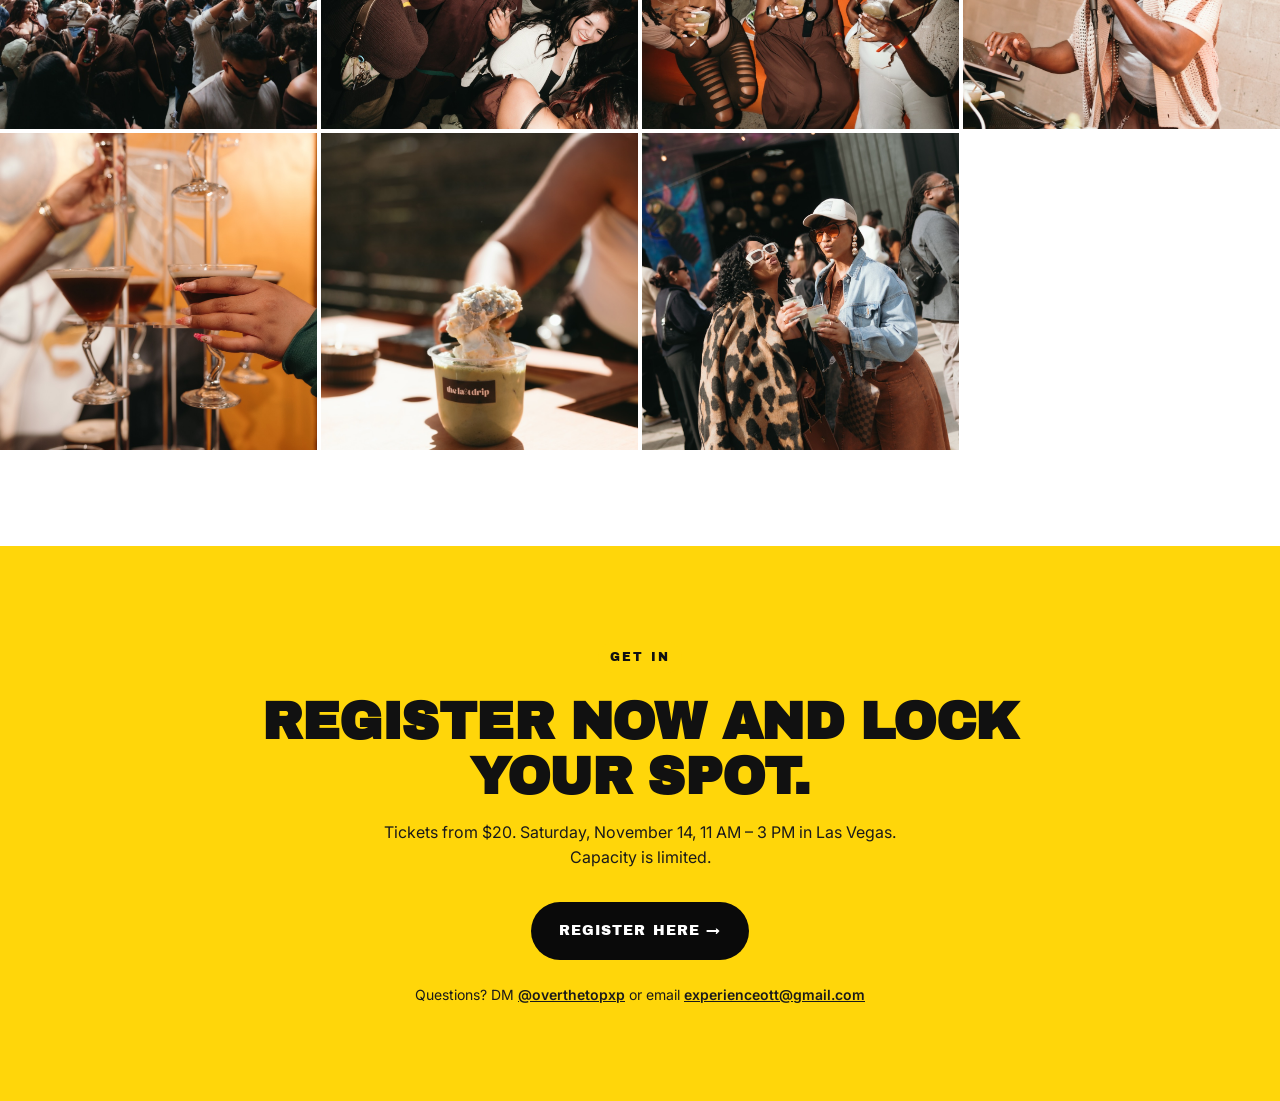
==== commit ae2bffee: "Register here buttons link straight to the SweatPals event page Tickets are on sale, so the waitlist" ====
--- a/index.html
+++ b/index.html
@@ -5,10 +5,10 @@
 <meta name="viewport" content="width=device-width, initial-scale=1, viewport-fit=cover" />
 <meta name="theme-color" content="#FFD60A" />
 <title>The Blend: Coffee & R&B Day Party · Las Vegas · November 14, 2026</title>
-<meta name="description" content="The Blend comes to Las Vegas. Over The Top's Coffee & R&B Day Party on Saturday, November 14, 2026, 11AM-3PM. R&B classics with Jaymeebaaby, coffee & matcha, a $200 sing-along, and a complimentary coffee or matcha for the first 50 guests. Tickets from $20. Join the waitlist. 21+." />
+<meta name="description" content="The Blend comes to Las Vegas. Over The Top's Coffee & R&B Day Party on Saturday, November 14, 2026, 11AM-3PM. R&B classics with Jaymeebaaby, coffee & matcha, a $200 sing-along, and a complimentary coffee or matcha for the first 50 guests. Tickets from $20. Register now. 21+." />
 
 <meta property="og:title" content="The Blend: Coffee & R&B Day Party · Las Vegas · Nov 14, 2026" />
-<meta property="og:description" content="Over The Top's Coffee & R&B Day Party is coming to Las Vegas. Saturday, November 14, 2026, 11AM-3PM. Join the waitlist. 21+." />
+<meta property="og:description" content="Over The Top's Coffee & R&B Day Party is coming to Las Vegas. Saturday, November 14, 2026, 11AM-3PM. Register now. 21+." />
 <meta property="og:type" content="website" />
 <meta property="og:image" content="https://gabrielgalarza.github.io/the-blend-coffee-and-rb-las-vegas/images/hero.jpg" />
 
@@ -16,7 +16,7 @@
 <link rel="preconnect" href="https://fonts.gstatic.com" crossorigin />
 <link href="https://fonts.googleapis.com/css2?family=Archivo+Black&family=Inter:wght@400;500;600;700;800;900&display=swap" rel="stylesheet" />
 
-<link rel="stylesheet" href="styles.css?v=11" />
+<link rel="stylesheet" href="styles.css?v=12" />
 
 <!-- Meta Pixel Code (OTT pixel, same as LA) -->
 <script>
@@ -38,8 +38,7 @@
 </head>
 <body>
 
-<!-- Every "Join the waitlist" button opens the SweatPals waitlist form in a popup
-     (#waitlist-dialog, wired up in script.js). The href is the no-JS fallback. -->
+<!-- Every "Register here" button links straight to the SweatPals event page. -->
 <header class="nav">
   <a href="#top" class="nav__brand">
     <img class="brand-mark" src="logos/ott.png" alt="Over The Top" />
@@ -52,9 +51,9 @@
     <a href="#vip">VIP</a>
     <a href="#lineup">Lineup</a>
     <a href="#venue">When &amp; where</a>
-    <a href="#register">Waitlist</a>
+    <a href="#register">Register</a>
   </nav>
-  <a class="btn btn--small btn--yellow" data-waitlist href="https://sweatpals.com/event/the-blend-coffee-and-rb-las-vegas" target="_blank" rel="noopener">Join waitlist</a>
+  <a class="btn btn--small btn--yellow" data-register href="https://sweatpals.com/event/the-blend-coffee-and-rb-las-vegas" target="_blank" rel="noopener">Register here</a>
 </header>
 
 <!-- HERO -->
@@ -72,13 +71,13 @@
     </h1>
     <p style="font-family:var(--display); font-size:13px; letter-spacing:.16em; text-transform:uppercase; color:var(--yellow); margin:0 0 26px;">The Blend comes to Las Vegas</p>
     <div class="hero__ctas">
-      <a class="btn btn--yellow btn--lg" data-waitlist href="https://sweatpals.com/event/the-blend-coffee-and-rb-las-vegas" target="_blank" rel="noopener">Join the waitlist →</a>
+      <a class="btn btn--yellow btn--lg" data-register href="https://sweatpals.com/event/the-blend-coffee-and-rb-las-vegas" target="_blank" rel="noopener">Register here →</a>
       <a class="btn btn--ghost btn--lg" href="#included">See what's included</a>
     </div>
     <div class="hero__partners">
       <span class="hero__partners-label">Good to know</span>
       <p style="font-size:14px; color:rgba(255,255,255,.82); margin:0; max-width:580px;">
-        Tickets go live Fri Oct 9 at 10AM PT. Waitlist gets early access · 21+ event · Venue TBA · First 50 guests to arrive get a complimentary
+        Tickets from $20 · 21+ event · Venue TBA · First 50 guests to arrive get a complimentary
         coffee or matcha · Dress code: coffee tones, matcha colors accepted.
       </p>
     </div>
@@ -267,7 +266,7 @@
       <article class="dj">
         <div class="dj__overlay">
           <h3 class="dj__name">More TBA</h3>
-          <p class="dj__role">Announced to the waitlist first</p>
+          <p class="dj__role">Announced soon</p>
         </div>
       </article>
     </div>
@@ -280,7 +279,7 @@
     <span class="kicker">When &amp; where</span>
     <h2 class="h2">Saturday, November 14, 2026.</h2>
     <p class="lede" style="margin:-12px 0 28px; max-width:780px;">
-      11 AM &ndash; 3 PM in Las Vegas. Venue to be announced, and the waitlist hears it first.
+      11 AM &ndash; 3 PM in Las Vegas. Venue to be announced.
     </p>
     <p style="text-align:center; margin:22px 0 0; font-size:14px; color:var(--gray-500); letter-spacing:.04em;">
       21+ event &nbsp;·&nbsp; All tickets non-refundable
@@ -334,17 +333,16 @@
   </div>
 </section>
 
-<!-- WAITLIST / CTA -->
+<!-- REGISTER / CTA -->
 <section class="band band--yellow" id="register">
   <div class="container container--narrow text-center">
-    <span class="kicker">Get in first</span>
-    <h2 class="h2" style="margin-bottom:16px;">Join the Vegas waitlist.</h2>
+    <span class="kicker">Get in</span>
+    <h2 class="h2" style="margin-bottom:16px;">Register now and lock your spot.</h2>
     <p style="margin:0 auto 32px; max-width:560px; font-size:16px; color:var(--ink-2);">
-      Tickets go live Friday, October 9 at 10 AM PT. The waitlist gets notified first, with early access, and
-      hears the venue and lineup before anyone else.
+      Tickets from $20. Saturday, November 14, 11 AM &ndash; 3 PM in Las Vegas. Capacity is limited.
     </p>
     <div class="cta-row">
-      <a class="btn btn--black btn--lg" data-waitlist href="https://sweatpals.com/event/the-blend-coffee-and-rb-las-vegas" target="_blank" rel="noopener">Join the waitlist →</a>
+      <a class="btn btn--black btn--lg" data-register href="https://sweatpals.com/event/the-blend-coffee-and-rb-las-vegas" target="_blank" rel="noopener">Register here →</a>
     </div>
     <p style="margin:24px 0 0; font-size:14px; color:var(--ink-2);">
       Questions? DM <a href="https://instagram.com/overthetopxp" target="_blank" rel="noopener" style="font-weight:600; text-decoration:underline;">@overthetopxp</a>
@@ -353,15 +351,6 @@
   </div>
 </section>
 
-<!-- SweatPals waitlist popup. The form URL is what SweatPals' own checkout widget
-     opens for this event's waitlist tier; if the tier changes in SweatPals, update
-     priceTierId (and priceTiersJson) here. Loaded on first open. -->
-<dialog class="waitlist-dialog" id="waitlist-dialog" aria-label="Join the waitlist">
-  <button class="waitlist-dialog__close" type="button" data-waitlist-close aria-label="Close">&times;</button>
-  <iframe class="waitlist-dialog__frame" title="SweatPals waitlist signup" allow="payment *"
-    data-src="https://sweatpals.com/embed/the-blend-coffee-and-rb-las-vegas/checkout?loader=false&amp;embedWidget=true&amp;priceTiersJson=%255B%2522b3892c83-133e-44bd-a590-660301bff181%2522%255D&amp;disableCloseCheckout=true&amp;size=lg&amp;waitlist=true&amp;priceTierId=0a40dc21-460e-4463-b857-a0e59024e05e&amp;ticketCount=1"></iframe>
-</dialog>
-
-<script src="script.js?v=11"></script>
+<script src="script.js?v=12"></script>
 </body>
 </html>
--- a/styles.css
+++ b/styles.css
@@ -1555,39 +1555,3 @@
   max-height: calc(90vh - 46px);
   border: 0;
 }
-
-/* ============ SWEATPALS WAITLIST POPUP ============ */
-.waitlist-dialog {
-  width: min(560px, calc(100vw - 24px));
-  height: min(760px, calc(100vh - 48px));
-  max-width: none;
-  max-height: none;
-  padding: 0;
-  border: 0;
-  border-radius: var(--radius-lg);
-  background: var(--white);
-  overflow: hidden;
-  box-shadow: var(--shadow-md);
-}
-.waitlist-dialog::backdrop { background: rgba(0,0,0,.8); }
-.waitlist-dialog__frame {
-  display: block;
-  width: 100%;
-  height: 100%;
-  border: 0;
-}
-.waitlist-dialog__close {
-  position: absolute;
-  top: 10px;
-  right: 10px;
-  z-index: 1;
-  width: 36px;
-  height: 36px;
-  border: 0;
-  border-radius: 50%;
-  background: var(--black);
-  color: var(--white);
-  font-size: 22px;
-  line-height: 1;
-  cursor: pointer;
-}
